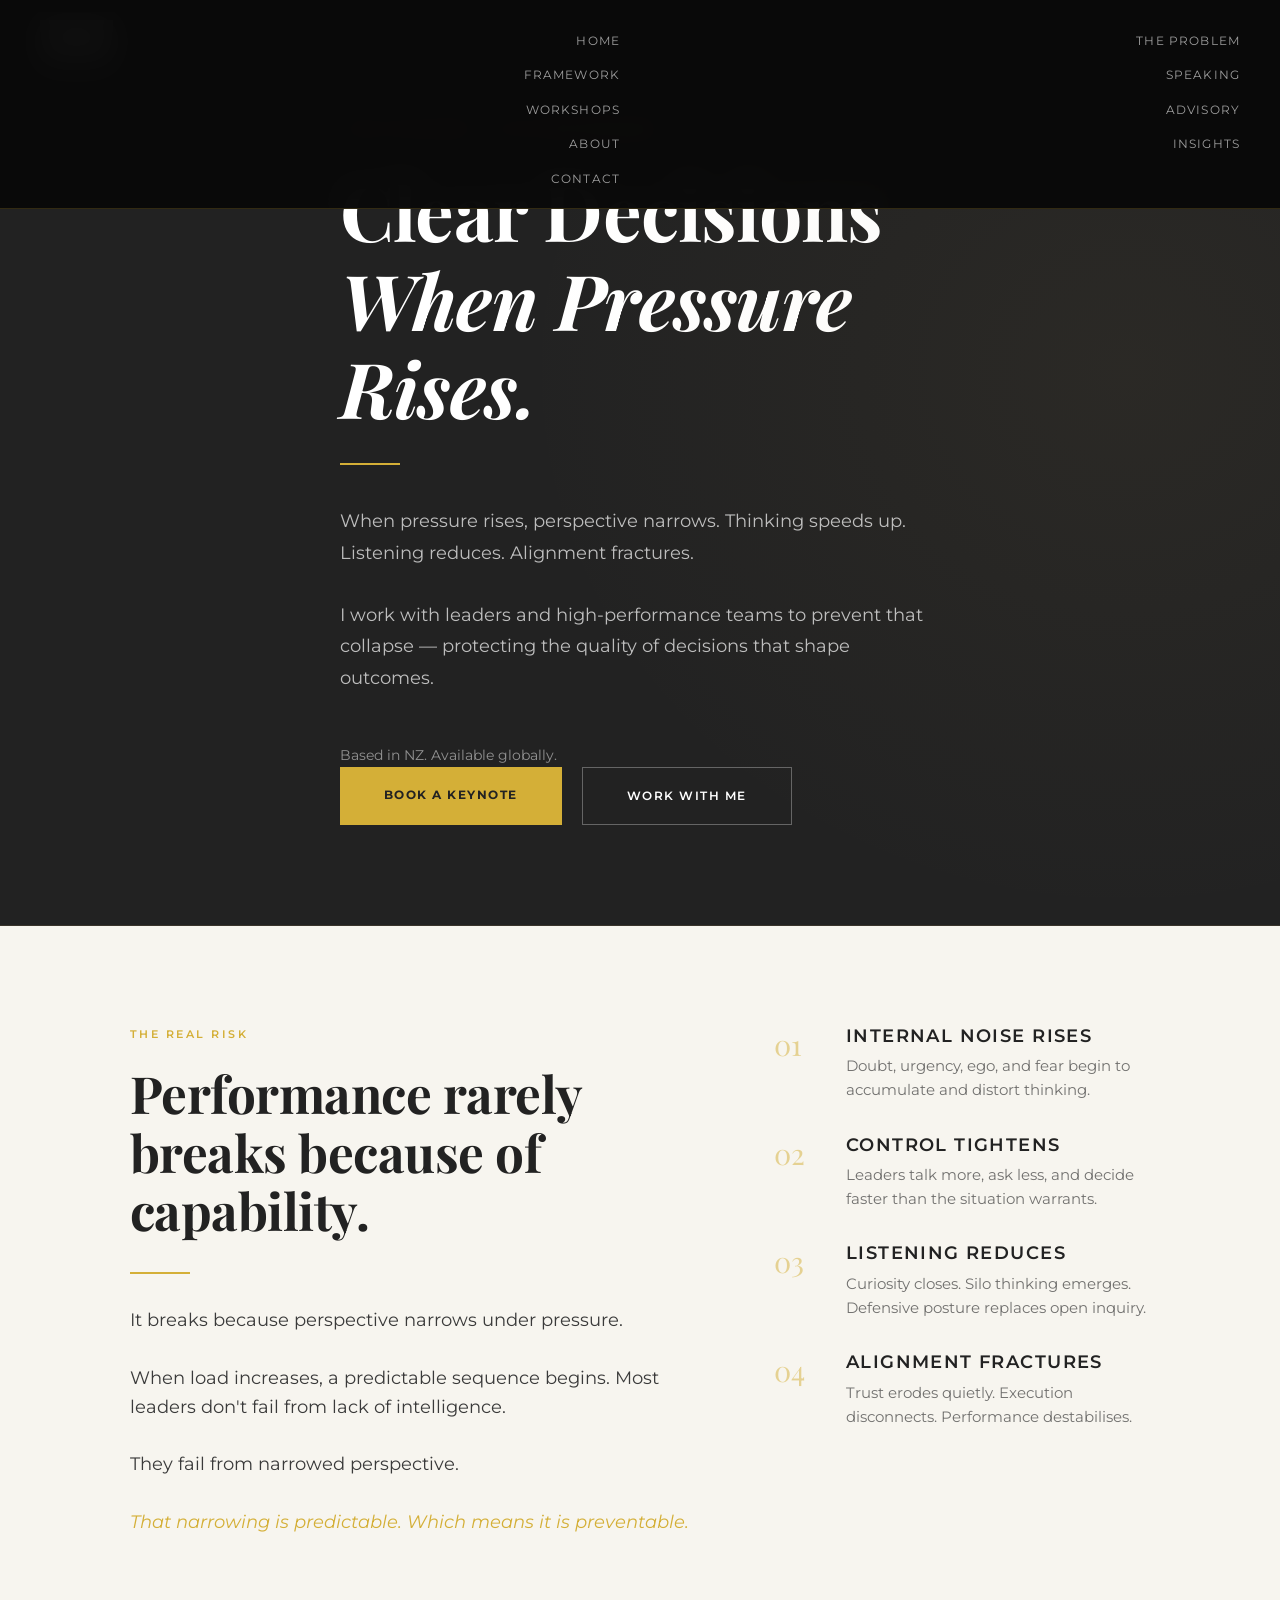
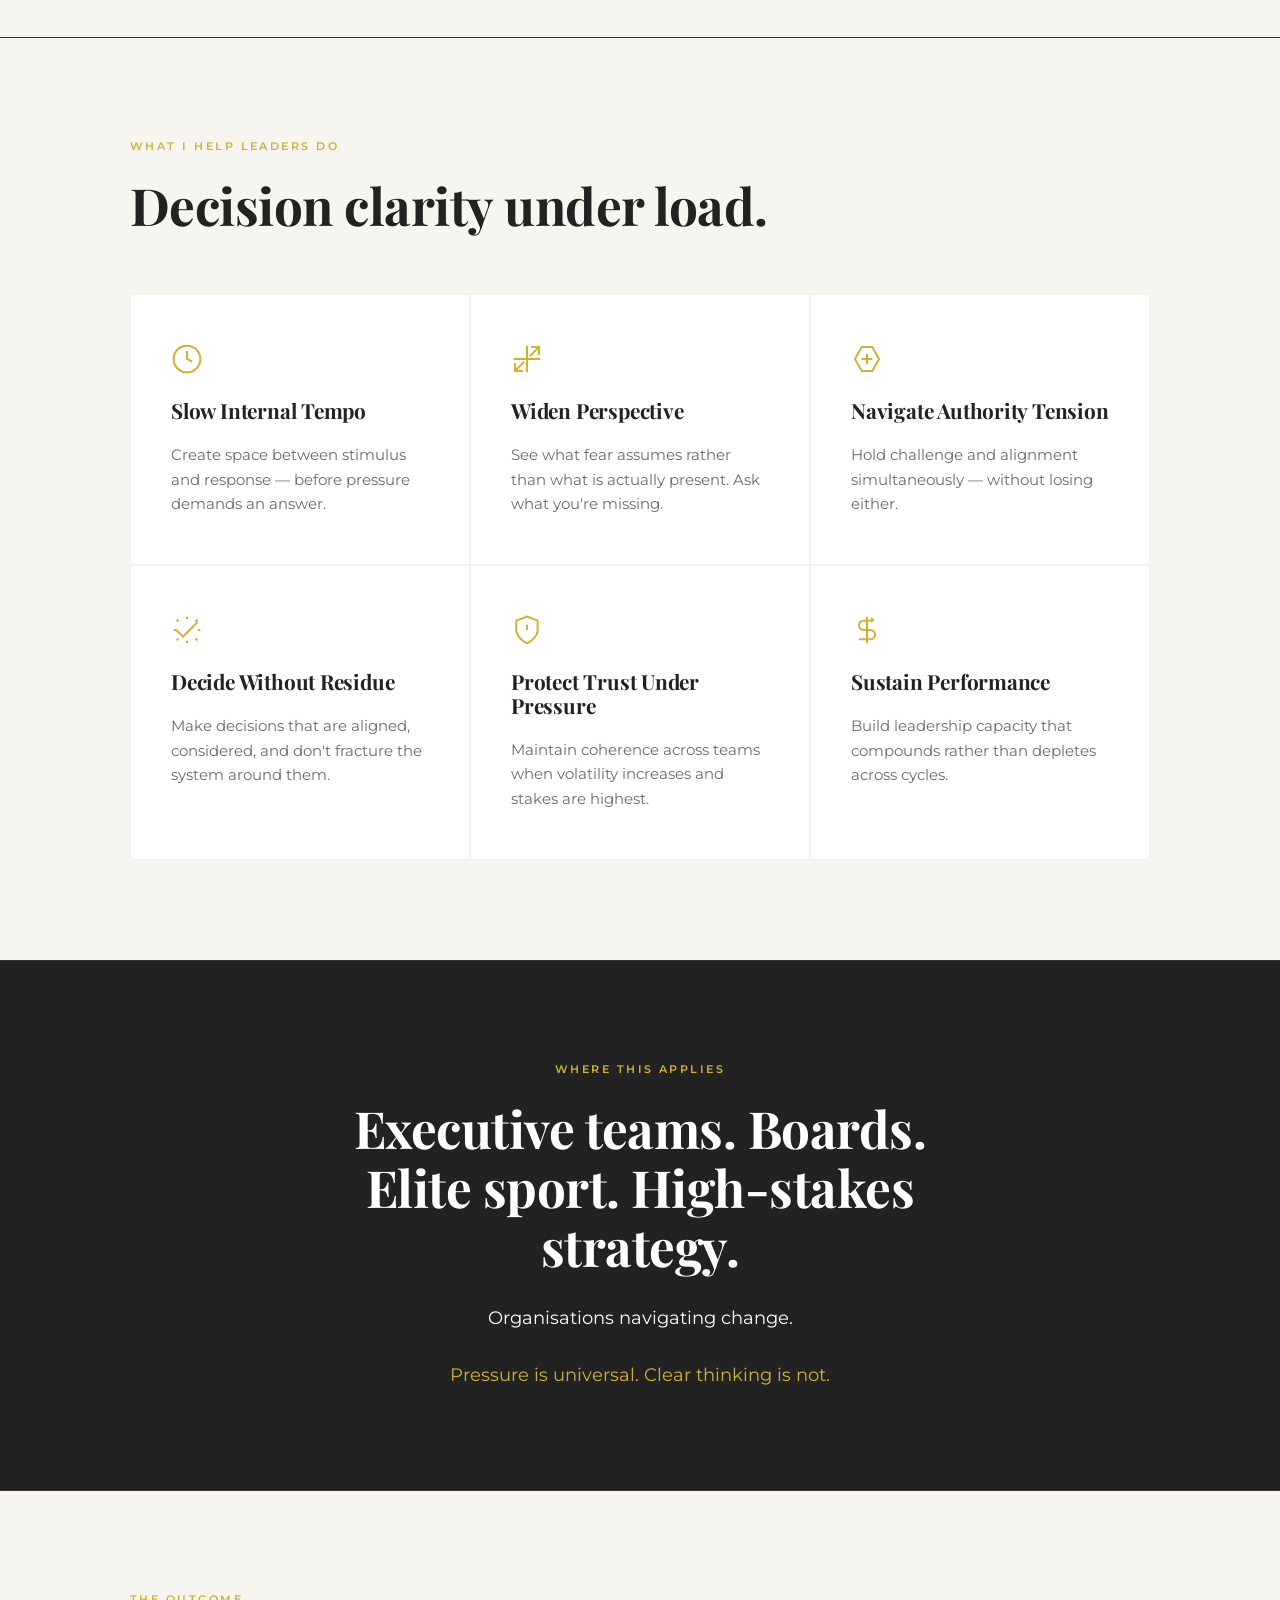
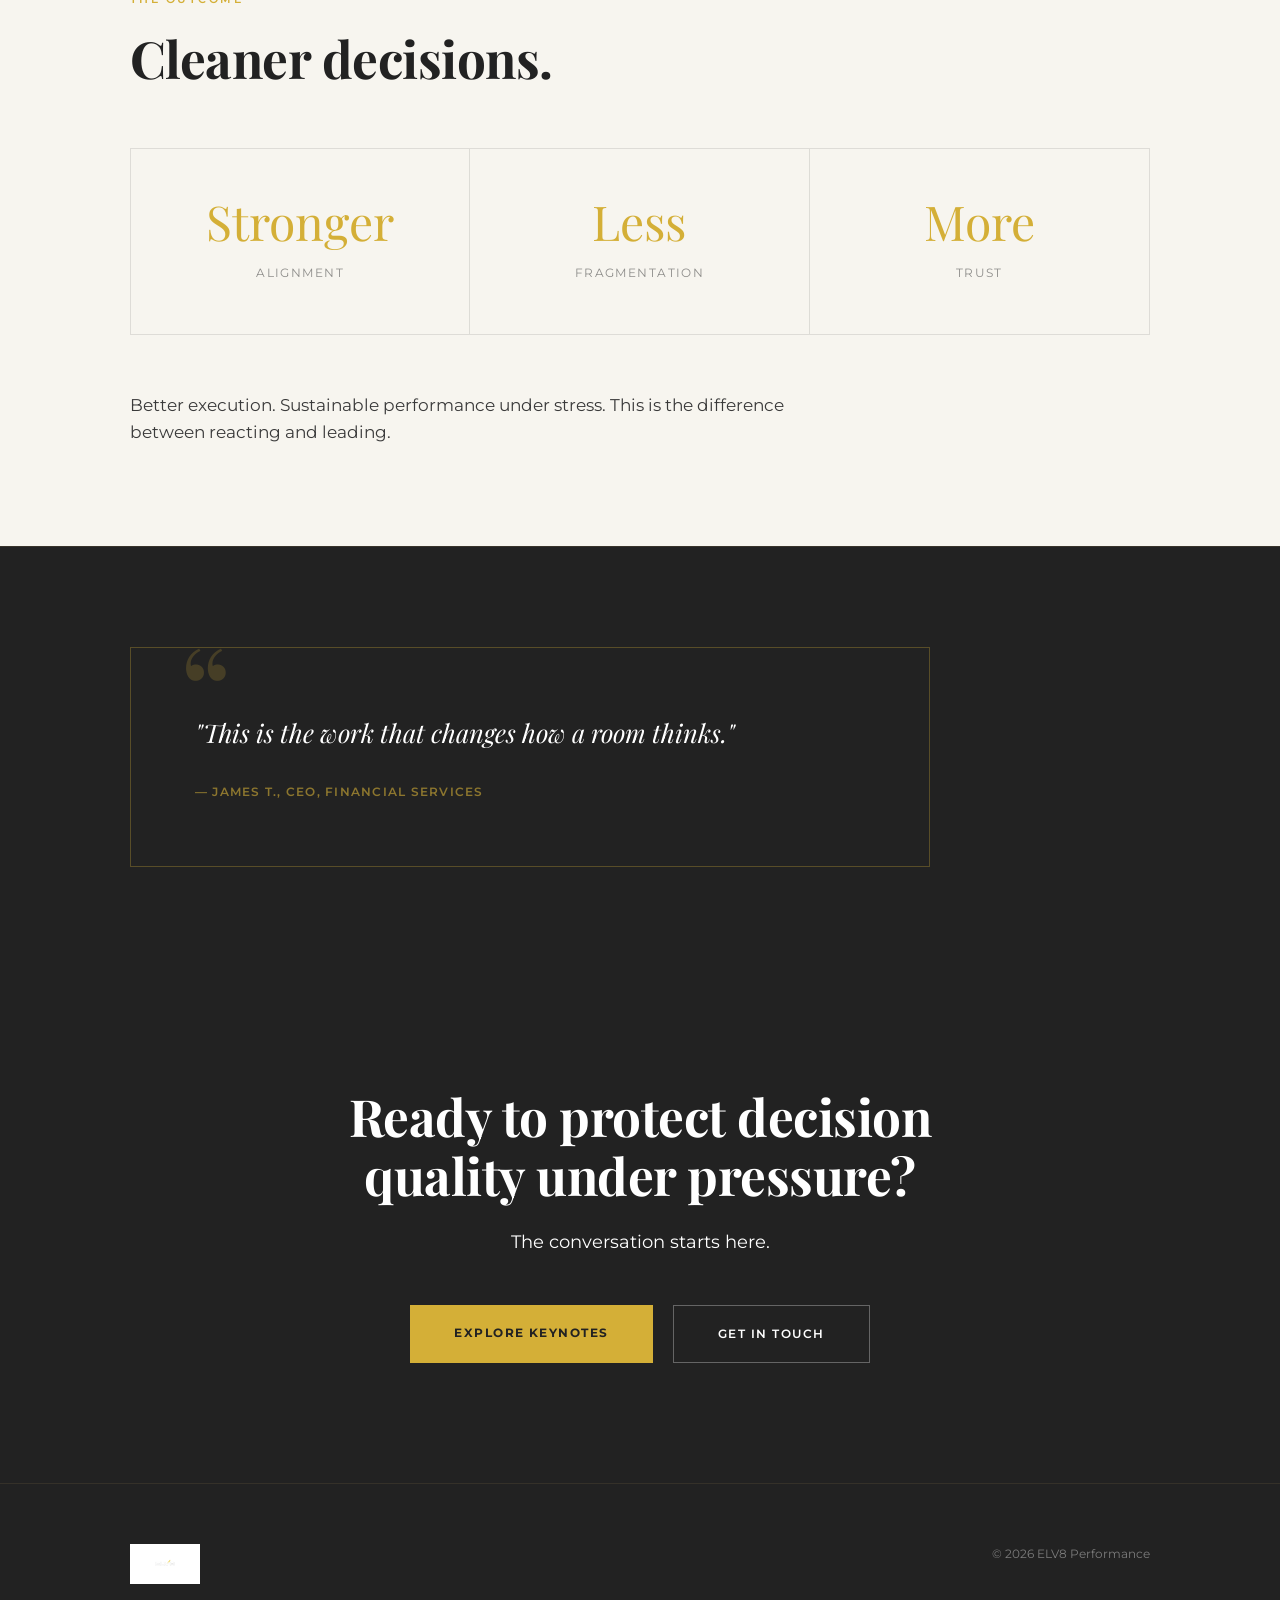
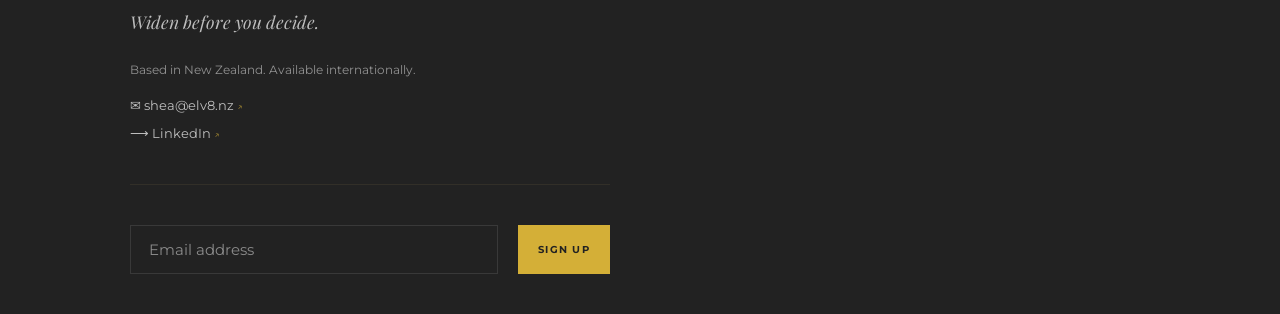
==== index.html @ 1f1e71fa "Update logo, footer links, section colours, and contact alignment - Replace ELV8_White.png with outl" ====
<!DOCTYPE html>
<html lang="en">

<head>
  <meta charset="UTF-8">
  <meta name="viewport" content="width=device-width, initial-scale=1.0">
  <title>ELV8 Performance | Shea McAleese</title>
  <meta name="description"
    content="High-performance leadership advisory, keynotes, and workshops for leaders under pressure. Shea McAleese, 4x Olympian.">
  <link rel="stylesheet" href="style.css">
</head>

<body>

  <!-- NAV -->
  <nav>
    <a href="index.html" class="logo">
      <img src="assets/ELV8_New_Logo.png" alt="ELV8" style="background: white; padding: 6px 14px; height: 42px;">
    </a>
    <ul class="nav-links">
      <li><a href="index.html">Home</a></li>
      <li><a href="problem.html">The Problem</a></li>
      <li><a href="framework.html">Framework</a></li>
      <li><a href="speaking.html">Speaking</a></li>
      <li><a href="workshops.html">Workshops</a></li>
      <li><a href="advisory.html">Advisory</a></li>
      <li><a href="about.html">About</a></li>
      <li><a href="insights.html">Insights</a></li>
    </ul>
    <a href="contact.html" class="nav-cta btn-secondary" style="padding: 10px 20px; font-size: 0.65rem;">Contact</a>
    <div class="hamburger"><span></span><span></span><span></span></div>
  </nav>

  <!-- HERO -->
  <section class="hero">
    <div class="container">
      <p class="hero-eyebrow">Shea McAleese · ELV8 Performance</p>
      <h1>Clear Decisions<br><em>When Pressure<br>Rises.</em></h1>
      <div class="gold-line"></div>
      <p class="hero-sub">When pressure rises, perspective narrows. Thinking speeds up. Listening reduces. Alignment
        fractures.<br><br>I work with leaders and high-performance teams to prevent that collapse — protecting the
        quality of decisions that shape outcomes.
      <p style="font-size: 0.85rem; opacity: 0.5; margin-top: 20px;">Based in NZ. Available globally.</p>
      </p>
      <div class="cta-group">
        <a href="speaking.html" class="btn-primary">Book a Keynote</a>
        <a href="contact.html" class="btn-secondary">Work With Me</a>
      </div>
    </div>
  </section>

  <div class="divider"></div>

  <!-- THE REAL RISK -->
  <section style="background-color: var(--ivory); color: var(--charcoal);">
    <div class="container">
      <div class="two-col-3-2">
        <div>
          <span class="section-label fade-up">The Real Risk</span>
          <h2 class="fade-up" style="color: var(--black);">Performance rarely breaks because of capability.</h2>
          <div class="gold-line fade-up" style="margin: 32px 0;"></div>
          <p class="fade-up" style="color: var(--charcoal);">It breaks because perspective narrows under pressure.</p>
          <br>
          <p class="fade-up" style="color: var(--charcoal);">When load increases, a predictable sequence begins. Most leaders don't fail from lack of
            intelligence.<br><br>They fail from narrowed perspective.</p>
          <br>
          <p class="fade-up" style="color: var(--gold); opacity: 1; font-style: italic;">That narrowing is predictable.
            Which means it is preventable.</p>
        </div>
        <div class="fade-up">
          <ul class="numbered-list">
            <li>
              <span class="num">01</span>
              <div class="num-content">
                <h4 style="color: var(--black);">Internal noise rises</h4>
                <p style="color: var(--charcoal);">Doubt, urgency, ego, and fear begin to accumulate and distort thinking.</p>
              </div>
            </li>
            <li>
              <span class="num">02</span>
              <div class="num-content">
                <h4 style="color: var(--black);">Control tightens</h4>
                <p style="color: var(--charcoal);">Leaders talk more, ask less, and decide faster than the situation warrants.</p>
              </div>
            </li>
            <li>
              <span class="num">03</span>
              <div class="num-content">
                <h4 style="color: var(--black);">Listening reduces</h4>
                <p style="color: var(--charcoal);">Curiosity closes. Silo thinking emerges. Defensive posture replaces open inquiry.</p>
              </div>
            </li>
            <li>
              <span class="num">04</span>
              <div class="num-content">
                <h4 style="color: var(--black);">Alignment fractures</h4>
                <p style="color: var(--charcoal);">Trust erodes quietly. Execution disconnects. Performance destabilises.</p>
              </div>
            </li>
          </ul>
        </div>
      </div>
    </div>
  </section>

  <div class="divider"></div>

  <!-- WHAT I HELP LEADERS DO -->
  <section style="background-color: var(--ivory); color: var(--charcoal);">
    <div class="container">
      <span class="section-label fade-up">What I Help Leaders Do</span>
      <h2 class="fade-up" style="margin-bottom: 60px; color: var(--black);">Decision clarity under load.</h2>
      <div class="card-grid">
        <div class="card fade-up" style="background: white; border-color: rgba(0,0,0,0.05);">
          <div class="card-icon"><svg viewBox="0 0 24 24" fill="none" stroke="currentColor" stroke-width="1.5">
              <circle cx="12" cy="12" r="10" />
              <path d="M12 6v6l4 2" />
            </svg></div>
          <h3 style="color: var(--black);">Slow Internal Tempo</h3>
          <p style="color: var(--charcoal);">Create space between stimulus and response — before pressure demands an
            answer.</p>
        </div>
        <div class="card fade-up" style="background: white; border-color: rgba(0,0,0,0.05);">
          <div class="card-icon"><svg viewBox="0 0 24 24" fill="none" stroke="currentColor" stroke-width="1.5">
              <path d="M15 3h6v6M9 21H3v-6M21 3l-7 7M3 21l7-7M2 12h20M12 2v20" />
            </svg></div>
          <h3 style="color: var(--black);">Widen Perspective</h3>
          <p style="color: var(--charcoal);">See what fear assumes rather than what is actually present. Ask what you're
            missing.</p>
        </div>
        <div class="card fade-up" style="background: white; border-color: rgba(0,0,0,0.05);">
          <div class="card-icon"><svg viewBox="0 0 24 24" fill="none" stroke="currentColor" stroke-width="1.5">
              <path d="M16 3H8l-5 9 5 9h8l5-9-5-9zM12 8v8M8 12h8" />
            </svg></div>
          <h3 style="color: var(--black);">Navigate Authority Tension</h3>
          <p style="color: var(--charcoal);">Hold challenge and alignment simultaneously — without losing either.</p>
        </div>
        <div class="card fade-up" style="background: white; border-color: rgba(0,0,0,0.05);">
          <div class="card-icon"><svg viewBox="0 0 24 24" fill="none" stroke="currentColor" stroke-width="1.5">
              <path
                d="M20 6L9 17l-5-5M12 2v2M12 20v2M4.22 4.22l1.42 1.42M18.36 18.36l1.42 1.42M2 12h2M20 12h2M4.22 19.78l1.42-1.42M18.36 5.64l1.42-1.42" />
            </svg></div>
          <h3 style="color: var(--black);">Decide Without Residue</h3>
          <p style="color: var(--charcoal);">Make decisions that are aligned, considered, and don't fracture the system
            around them.</p>
        </div>
        <div class="card fade-up" style="background: white; border-color: rgba(0,0,0,0.05);">
          <div class="card-icon"><svg viewBox="0 0 24 24" fill="none" stroke="currentColor" stroke-width="1.5">
              <path d="M12 22s8-4 8-10V5l-8-3-8 3v7c0 6 8 10 8 10zM12 8v4M12 16h.01" />
            </svg></div>
          <h3 style="color: var(--black);">Protect Trust Under Pressure</h3>
          <p style="color: var(--charcoal);">Maintain coherence across teams when volatility increases and stakes are
            highest.</p>
        </div>
        <div class="card fade-up" style="background: white; border-color: rgba(0,0,0,0.05);">
          <div class="card-icon"><svg viewBox="0 0 24 24" fill="none" stroke="currentColor" stroke-width="1.5">
              <path d="M12 2v20M17 5H9.5a3.5 3.5 0 000 7h5a3.5 3.5 0 010 7H6M17 5l-2-2" />
            </svg></div>
          <h3 style="color: var(--black);">Sustain Performance</h3>
          <p style="color: var(--charcoal);">Build leadership capacity that compounds rather than depletes across
            cycles.</p>
        </div>
      </div>
    </div>
  </section>

  <div class="divider"></div>

  <!-- WHERE THIS APPLIES -->
  <section>
    <div class="container" style="text-align: center; max-width: 720px; margin: 0 auto;">
      <span class="section-label fade-up">Where This Applies</span>
      <h2 class="fade-up" style="margin-bottom: 28px;">Executive teams. Boards.<br>Elite sport. High-stakes strategy.
      </h2>
      <p class="fade-up" style="margin: 0 auto; text-align: center;">Organisations navigating change.</p>
      <br>
      <p class="fade-up" style="margin: 0 auto; text-align: center; color: var(--gold); opacity: 1;">Pressure is
        universal. Clear thinking is not.</p>
    </div>
  </section>

  <div class="divider"></div>

  <!-- THE OUTCOME -->
  <section style="background-color: var(--ivory); color: var(--charcoal);">
    <div class="container">
      <span class="section-label fade-up">The Outcome</span>
      <h2 class="fade-up" style="margin-bottom: 60px; color: var(--black);">Cleaner decisions.</h2>
      <div class="stat-strip fade-up" style="border-color: rgba(0,0,0,0.1);">
        <div class="stat-item" style="border-color: rgba(0,0,0,0.1);">
          <span class="stat-num">Stronger</span>
          <span class="stat-label" style="color: var(--charcoal);">Alignment</span>
        </div>
        <div class="stat-item" style="border-color: rgba(0,0,0,0.1);">
          <span class="stat-num">Less</span>
          <span class="stat-label" style="color: var(--charcoal);">Fragmentation</span>
        </div>
        <div class="stat-item" style="border-color: rgba(0,0,0,0.1);">
          <span class="stat-num">More</span>
          <span class="stat-label" style="color: var(--charcoal);">Trust</span>
        </div>
      </div>
      <br><br>
      <p class="fade-up" style="font-size: 1.05rem; color: var(--charcoal);">Better execution. Sustainable performance
        under stress. This is the difference between reacting and leading.</p>
    </div>
  </section>

  <div class="divider"></div>

  <!-- TESTIMONIAL -->
  <section>
    <div class="container">
      <div class="testimonial-block fade-up" style="max-width: 800px; border-color: rgba(212, 175, 55, 0.3);">
        <p
          style="font-family:'Playfair Display',serif; font-style:italic; font-size: clamp(1.2rem,2.2vw,1.6rem); opacity:1; line-height:1.6; max-width: none;">
          "This is the work that changes how a room thinks."</p>
        <br>
        <p
          style="font-size: 0.78rem; letter-spacing: 0.1em; text-transform: uppercase; opacity: 0.6; color: var(--gold); font-weight: 600;">
          — James T., CEO, Financial Services</p>
      </div>
    </div>
  </section>

  <!-- FINAL CTA -->
  <section style="padding: 120px 0; background-color: var(--black);">
    <div class="container" style="text-align: center; max-width: 680px; margin: 0 auto;">
      <h2 class="fade-up" style="margin-bottom: 24px;">Ready to protect decision quality under pressure?</h2>
      <p class="fade-up" style="margin: 0 auto 48px; text-align: center;">The conversation starts here.</p>
      <div class="cta-group fade-up" style="justify-content: center;">
        <a href="speaking.html" class="btn-primary">Explore Keynotes</a>
        <a href="contact.html" class="btn-secondary">Get in Touch</a>
      </div>
    </div>
  </section>

  <!-- FOOTER -->
  <footer>
    <div class="container">
      <div class="footer-inner">
        <div class="footer-left">
          <img src="assets/ELV8_New_Logo.png" alt="ELV8"
            style="height: 40px; background: white; padding: 6px 14px; margin-bottom: 24px; display: block;">
          <p class="footer-tagline">Widen before you decide.</p>
          <p style="font-size: 0.75rem; opacity: 0.5; margin-bottom: 16px;">Based in New Zealand. Available
            internationally.</p>
          <a href="mailto:shea@elv8.nz"
            style="font-size: 0.8rem; opacity: 0.7; display: block; margin-bottom: 8px; cursor: pointer;" title="Click to email Shea">✉ shea@elv8.nz <span style="font-size: 0.65rem; color: var(--gold);">↗</span></a>
          <a href="https://linkedin.com/in/sheamcaleese" target="_blank"
            style="font-size: 0.8rem; opacity: 0.7; display: block; cursor: pointer;" title="Click to visit LinkedIn profile">⟶ LinkedIn <span style="font-size: 0.65rem; color: var(--gold);">↗</span></a>

          <div class="newsletter-optin">
            <input type="email" placeholder="Email address">
            <button class="btn-primary" style="padding: 10px 20px; font-size: 0.65rem;">Sign Up</button>
          </div>
        </div>
        <div class="footer-right" style="text-align: right;">
          <span class="footer-copy">© 2026 ELV8 Performance</span>
          <nav class="footer-links" style="margin-top: 12px; justify-content: flex-end;">
            <a href="index.html">Home</a>
            <a href="problem.html">The Problem</a>
            <a href="framework.html">Framework</a>
            <a href="speaking.html">Speaking</a>
            <a href="workshops.html">Workshops</a>
            <a href="advisory.html">Advisory</a>
            <a href="about.html">About</a>
            <a href="insights.html">Insights</a>
            <a href="contact.html">Contact</a>
          </nav>
        </div>
      </div>
    </div>
  </footer>

  <script src="main.js"></script>
</body>

</html>
---- style.css ----
/* ============================================
   ELV8 — Shea McAleese
   Brand: Obsidian Black / Bone White / Muted Gold
   Fonts: Playfair Display / Montserrat
   ============================================ */

@import url('https://fonts.googleapis.com/css2?family=Playfair+Display:ital,wght@0,400;0,600;0,700;1,400;1,600&family=Montserrat:wght@300;400;500;600&display=swap');

:root {
  --black: #222222;
  /* ELV8 Near-Black */
  --gold: #D4AF37;
  /* ELV8 Gold */
  --ivory: #F7F5EF;
  /* ELV8 Soft Ivory */
  --charcoal: #3A3A3A;
  /* ELV8 Charcoal */
  --grey: #8A8A8A;
  /* ELV8 Mid Grey */
  --white: #FFFFFF;
}

*,
*::before,
*::after {
  box-sizing: border-box;
  margin: 0;
  padding: 0;
}

html {
  scroll-behavior: smooth;
}

body {
  background: var(--black);
  color: var(--white);
  font-family: 'Montserrat', sans-serif;
  font-weight: 400;
  font-size: 18px;
  line-height: 1.6;
  -webkit-font-smoothing: antialiased;
}

/* ---- TYPOGRAPHY ---- */
h1,
h2,
h3,
h4 {
  font-family: 'Playfair Display', serif;
  font-weight: 700;
  line-height: 1.15;
  letter-spacing: -0.01em;
}

h1 {
  font-size: clamp(2.8rem, 6vw, 5rem);
}

h2 {
  font-size: clamp(2rem, 4vw, 3.2rem);
}

h3 {
  font-size: clamp(1.3rem, 2.5vw, 1.8rem);
}

h4 {
  font-size: 1.1rem;
  font-family: 'Montserrat', sans-serif;
  font-weight: 600;
  letter-spacing: 0.08em;
  text-transform: uppercase;
}

p {
  color: var(--bone);
  opacity: 0.85;
  max-width: 64ch;
}

a {
  color: inherit;
  text-decoration: none;
}

/* ---- LAYOUT ---- */
.container {
  max-width: 1100px;
  margin: 0 auto;
  padding: 0 40px;
}

section {
  padding: 100px 0;
}

/* ---- NAV ---- */
nav {
  position: fixed;
  top: 0;
  left: 0;
  right: 0;
  z-index: 1000;
  padding: 20px 40px;
  display: flex;
  align-items: center;
  background: rgba(10, 10, 10, 0.98);
  backdrop-filter: blur(15px);
  border-bottom: 1px solid rgba(212, 175, 55, 0.2);
}

nav .logo {
  display: flex;
  align-items: center;
  margin-right: auto;
}

nav .logo img {
  height: 42px;
  width: auto;
  display: block;
}

nav .nav-links {
  display: flex;
  gap: 24px;
  list-style: none;
  margin: 0 32px;
  padding: 0;
}

nav .nav-links a {
  font-size: 0.7rem;
  font-weight: 500;
  letter-spacing: 0.1em;
  text-transform: uppercase;
  color: var(--white);
  opacity: 0.7;
  transition: all 0.2s ease;
  white-space: nowrap;
}

nav .nav-links a:hover {
  opacity: 1;
  color: var(--gold);
}

nav .nav-cta {
  font-size: 0.72rem;
  font-weight: 600;
  letter-spacing: 0.1em;
  text-transform: uppercase;
  color: var(--gold);
  border: 1px solid rgba(184, 155, 94, 0.5);
  padding: 10px 20px;
  transition: all 0.2s ease;
}

nav .nav-cta:hover {
  background: var(--gold);
  color: var(--black);
}

.hamburger {
  display: none;
  flex-direction: column;
  gap: 5px;
  cursor: pointer;
}

.hamburger span {
  display: block;
  width: 24px;
  height: 2px;
  background: var(--bone);
}

/* ---- HERO ---- */
.hero {
  min-height: 100vh;
  display: flex;
  align-items: center;
  padding-top: 120px;
  position: relative;
  overflow: hidden;
}

.hero::before {
  content: '';
  position: absolute;
  top: 0;
  right: 0;
  width: 60%;
  height: 100%;
  background: radial-gradient(ellipse at 80% 40%, rgba(184, 155, 94, 0.06) 0%, transparent 70%);
  pointer-events: none;
}

.hero-eyebrow {
  font-size: 0.72rem;
  font-weight: 600;
  letter-spacing: 0.2em;
  text-transform: uppercase;
  color: var(--gold);
  margin-bottom: 28px;
}

.hero h1 {
  margin-bottom: 32px;
  max-width: 16ch;
}

.hero-sub {
  font-size: 1.15rem;
  line-height: 1.7;
  color: var(--bone);
  opacity: 0.7;
  max-width: 50ch;
  margin-bottom: 52px;
}

.gold-line {
  width: 60px;
  height: 2px;
  background: var(--gold);
  margin-bottom: 40px;
}

/* ---- BUTTONS ---- */
.btn-primary {
  display: inline-block;
  background: var(--gold);
  color: var(--black);
  font-family: 'Montserrat', sans-serif;
  font-size: 0.78rem;
  font-weight: 700;
  letter-spacing: 0.12em;
  text-transform: uppercase;
  padding: 18px 44px;
  transition: background 0.2s, transform 0.2s;
  border: none;
  cursor: pointer;
}

.btn-primary:hover {
  background: var(--white);
  color: var(--black);
  transform: translateY(-1px);
}

.btn-secondary {
  display: inline-block;
  color: var(--white);
  font-family: 'Montserrat', sans-serif;
  font-size: 0.78rem;
  font-weight: 600;
  letter-spacing: 0.12em;
  text-transform: uppercase;
  padding: 18px 44px;
  border: 1px solid rgba(255, 255, 255, 0.3);
  transition: border-color 0.2s, color 0.2s;
  cursor: pointer;
}

.btn-secondary:hover {
  border-color: var(--gold);
  color: var(--gold);
}

.cta-group {
  display: flex;
  gap: 20px;
  flex-wrap: wrap;
}

/* ---- SECTION LABELS ---- */
.section-label {
  font-size: 0.7rem;
  font-weight: 600;
  letter-spacing: 0.22em;
  text-transform: uppercase;
  color: var(--gold);
  margin-bottom: 20px;
  display: block;
}

/* ---- GOLD DIVIDER ---- */
.divider {
  width: 100%;
  height: 1px;
  background: rgba(184, 155, 94, 0.15);
  margin: 0;
}

/* ---- NUMBERED LIST ---- */
.numbered-list {
  list-style: none;
  display: flex;
  flex-direction: column;
  gap: 32px;
}

.numbered-list li {
  display: grid;
  grid-template-columns: 48px 1fr;
  gap: 24px;
  align-items: start;
}

.numbered-list .num {
  font-family: 'Playfair Display', serif;
  font-size: 1.8rem;
  color: var(--gold);
  opacity: 0.5;
  line-height: 1;
  padding-top: 4px;
}

.numbered-list .num-content h4 {
  margin-bottom: 8px;
  color: var(--bone);
}

.numbered-list .num-content p {
  font-size: 0.95rem;
  opacity: 0.7;
  max-width: 55ch;
}

/* ---- QUOTE BLOCK ---- */
blockquote {
  border-left: 2px solid var(--gold);
  padding: 4px 0 4px 28px;
  margin: 48px 0;
}

blockquote p {
  font-family: 'Playfair Display', serif;
  font-style: italic;
  font-size: clamp(1.1rem, 2vw, 1.4rem);
  opacity: 1;
  line-height: 1.6;
  max-width: 55ch;
}

/* ---- TWO-COL ---- */
.two-col {
  display: grid;
  grid-template-columns: 1fr 1fr;
  gap: 80px;
  align-items: start;
}

.two-col-3-2 {
  display: grid;
  grid-template-columns: 3fr 2fr;
  gap: 80px;
  align-items: start;
}

/* ---- CARDS ---- */
.card-grid {
  display: grid;
  grid-template-columns: repeat(auto-fill, minmax(320px, 1fr));
  gap: 0;
}

.card {
  background: var(--black);
  border: 1px solid rgba(212, 175, 55, 0.1);
  padding: 48px 40px;
  transition: border-color 0.3s, background 0.3s;
}

.card:hover {
  border-color: var(--gold);
  background: rgba(212, 175, 55, 0.05);
}

.card h3 {
  margin-bottom: 20px;
  font-size: 1.3rem;
  color: var(--white);
}

.card p {
  font-size: 0.95rem;
  opacity: 0.75;
  line-height: 1.6;
}

.card-icon {
  width: 32px;
  height: 32px;
  margin-bottom: 24px;
  color: var(--gold);
}

.card-icon svg {
  width: 100%;
  height: 100%;
}

/* ---- FRAMEWORK STEPS ---- */
.steps {
  display: flex;
  flex-direction: column;
  gap: 0;
}

.step {
  display: grid;
  grid-template-columns: 80px 1fr;
  gap: 24px;
  padding: 32px 0;
  border-bottom: 1px solid rgba(184, 155, 94, 0.1);
  align-items: start;
}

.step:first-child {
  border-top: 1px solid rgba(184, 155, 94, 0.1);
}

.step-num {
  font-family: 'Playfair Display', serif;
  font-size: 2.2rem;
  color: var(--gold);
  opacity: 0.3;
  line-height: 1;
}

.step-content h4 {
  margin-bottom: 8px;
  font-size: 0.9rem;
}

.step-content p {
  font-size: 0.92rem;
  opacity: 0.65;
}

/* ---- FORMAT TABLE ---- */
.format-table {
  width: 100%;
  border-collapse: collapse;
  margin-top: 32px;
}

.format-table td {
  padding: 16px 24px;
  border-bottom: 1px solid rgba(184, 155, 94, 0.1);
  font-size: 0.92rem;
  vertical-align: top;
}

.format-table td:first-child {
  font-weight: 600;
  font-size: 0.72rem;
  letter-spacing: 0.12em;
  text-transform: uppercase;
  color: var(--gold);
  width: 140px;
  white-space: nowrap;
}

.format-table tr:last-child td {
  border-bottom: none;
}

/* ---- STAT STRIP ---- */
.stat-strip {
  display: grid;
  grid-template-columns: repeat(3, 1fr);
  border: 1px solid rgba(184, 155, 94, 0.15);
}

.stat-item {
  padding: 48px 40px;
  border-right: 1px solid rgba(184, 155, 94, 0.15);
  text-align: center;
}

.stat-item:last-child {
  border-right: none;
}

.stat-num {
  font-family: 'Playfair Display', serif;
  font-size: 3rem;
  color: var(--gold);
  display: block;
  line-height: 1;
  margin-bottom: 12px;
}

.stat-label {
  font-size: 0.75rem;
  letter-spacing: 0.12em;
  text-transform: uppercase;
  opacity: 0.55;
}

/* ---- TESTIMONIAL ---- */
.testimonial-block {
  padding: 64px;
  border: 1px solid rgba(184, 155, 94, 0.15);
  position: relative;
}

.testimonial-block::before {
  content: '\201C';
  position: absolute;
  top: -24px;
  left: 48px;
  font-family: 'Playfair Display', serif;
  font-size: 8rem;
  color: var(--gold);
  opacity: 0.2;
  line-height: 1;
}

/* ---- CONTACT FORM ---- */
.form-group {
  margin-bottom: 28px;
}

label {
  display: block;
  font-size: 0.72rem;
  font-weight: 600;
  letter-spacing: 0.12em;
  text-transform: uppercase;
  color: var(--gold);
  margin-bottom: 10px;
}

input,
textarea,
select {
  width: 100%;
  background: rgba(245, 245, 243, 0.04);
  border: 1px solid rgba(184, 155, 94, 0.2);
  color: var(--bone);
  font-family: 'Montserrat', sans-serif;
  font-size: 0.95rem;
  padding: 14px 18px;
  outline: none;
  transition: border-color 0.2s;
  appearance: none;
  border-radius: 0;
}

input:focus,
textarea:focus,
select:focus {
  border-color: var(--gold);
}

textarea {
  resize: vertical;
  min-height: 120px;
}

select option {
  background: var(--black);
  color: var(--bone);
}

::placeholder {
  color: var(--grey);
}

/* ---- FOOTER ---- */
footer {
  padding: 60px 0 40px;
  border-top: 1px solid rgba(184, 155, 94, 0.12);
}

.footer-inner {
  display: grid;
  grid-template-columns: 1.5fr 1fr;
  gap: 60px;
  align-items: start;
}

.footer-copy {
  font-size: 0.78rem;
  opacity: 0.4;
  margin-bottom: 24px;
  display: block;
}

.footer-links {
  display: grid;
  grid-template-columns: 1fr 1fr;
  gap: 16px 40px;
}

.footer-links a {
  font-size: 0.72rem;
  letter-spacing: 0.1em;
  text-transform: uppercase;
  opacity: 0.6;
  transition: opacity 0.2s, color 0.2s;
  display: block;
}

.footer-links a:hover {
  opacity: 1;
  color: var(--gold);
}

.footer-tagline {
  font-family: 'Playfair Display', serif;
  font-style: italic;
  font-size: 1.1rem;
  margin-bottom: 24px;
  opacity: 0.7;
}

.newsletter-optin {
  margin-top: 40px;
  padding-top: 40px;
  border-top: 1px solid rgba(184, 155, 94, 0.1);
  display: grid;
  grid-template-columns: 1fr auto;
  gap: 20px;
  max-width: 480px;
}

.newsletter-optin input {
  background: transparent;
  border: 1px solid rgba(255, 255, 255, 0.1);
}

/* ---- PAGE HEADER (inner pages) ---- */
.page-hero {
  padding: 180px 0 100px;
  position: relative;
  overflow: hidden;
}

.page-hero::before {
  content: '';
  position: absolute;
  top: 0;
  right: 0;
  width: 50%;
  height: 100%;
  background: radial-gradient(ellipse at 80% 30%, rgba(184, 155, 94, 0.05) 0%, transparent 65%);
  pointer-events: none;
}

/* ---- INSIGHTS ---- */
.article-list {
  display: flex;
  flex-direction: column;
  gap: 0;
}

.article-item {
  display: grid;
  grid-template-columns: 1fr auto;
  gap: 40px;
  align-items: center;
  padding: 40px 0;
  border-bottom: 1px solid rgba(184, 155, 94, 0.1);
  transition: all 0.2s;
}

.article-item:first-child {
  border-top: 1px solid rgba(184, 155, 94, 0.1);
}

.article-item h3 {
  font-size: 1.25rem;
  margin-bottom: 12px;
}

.article-item p {
  font-size: 0.95rem;
  opacity: 0.85;
  /* Increased from 0.6 */
  color: var(--charcoal);
}

.article-tag {
  font-size: 0.7rem;
  /* Slightly larger */
  font-weight: 600;
  /* Bolder */
  letter-spacing: 0.14em;
  text-transform: uppercase;
  color: var(--gold);
  margin-bottom: 12px;
  display: block;
}

.article-arrow {
  color: var(--gold);
  font-size: 1.4rem;
  opacity: 0.4;
  transition: opacity 0.2s, transform 0.2s;
}

.article-item:hover .article-arrow {
  opacity: 1;
  transform: translateX(6px);
}

/* ---- FADE IN ANIMATION ---- */
.fade-up {
  opacity: 0;
  transform: translateY(28px);
  transition: opacity 0.7s ease, transform 0.7s ease;
}

.fade-up.visible {
  opacity: 1;
  transform: translateY(0);
}

/* ---- RESPONSIVE ---- */
@media (max-width: 900px) {
  nav {
    padding: 20px 24px;
  }

  .container {
    padding: 0 24px;
  }

  section {
    padding: 72px 0;
  }

  .nav-links,
  nav .nav-cta {
    display: none;
  }

  .hamburger {
    display: flex;
  }

  .two-col,
  .two-col-3-2 {
    grid-template-columns: 1fr;
    gap: 48px;
  }

  .stat-strip {
    grid-template-columns: 1fr;
  }

  .stat-item {
    border-right: none;
    border-bottom: 1px solid rgba(184, 155, 94, 0.15);
  }

  .stat-item:last-child {
    border-bottom: none;
  }

  .testimonial-block {
    padding: 40px 28px;
  }

  .card-grid {
    grid-template-columns: 1fr;
  }

  .footer-inner {
    flex-direction: column;
    align-items: flex-start;
  }
}

@media (max-width: 600px) {
  h1 {
    font-size: 2.4rem;
  }

  h2 {
    font-size: 1.9rem;
  }

  .hero {
    padding-top: 100px;
  }

  .page-hero {
    padding: 140px 0 72px;
  }

  .numbered-list li {
    grid-template-columns: 36px 1fr;
  }
}
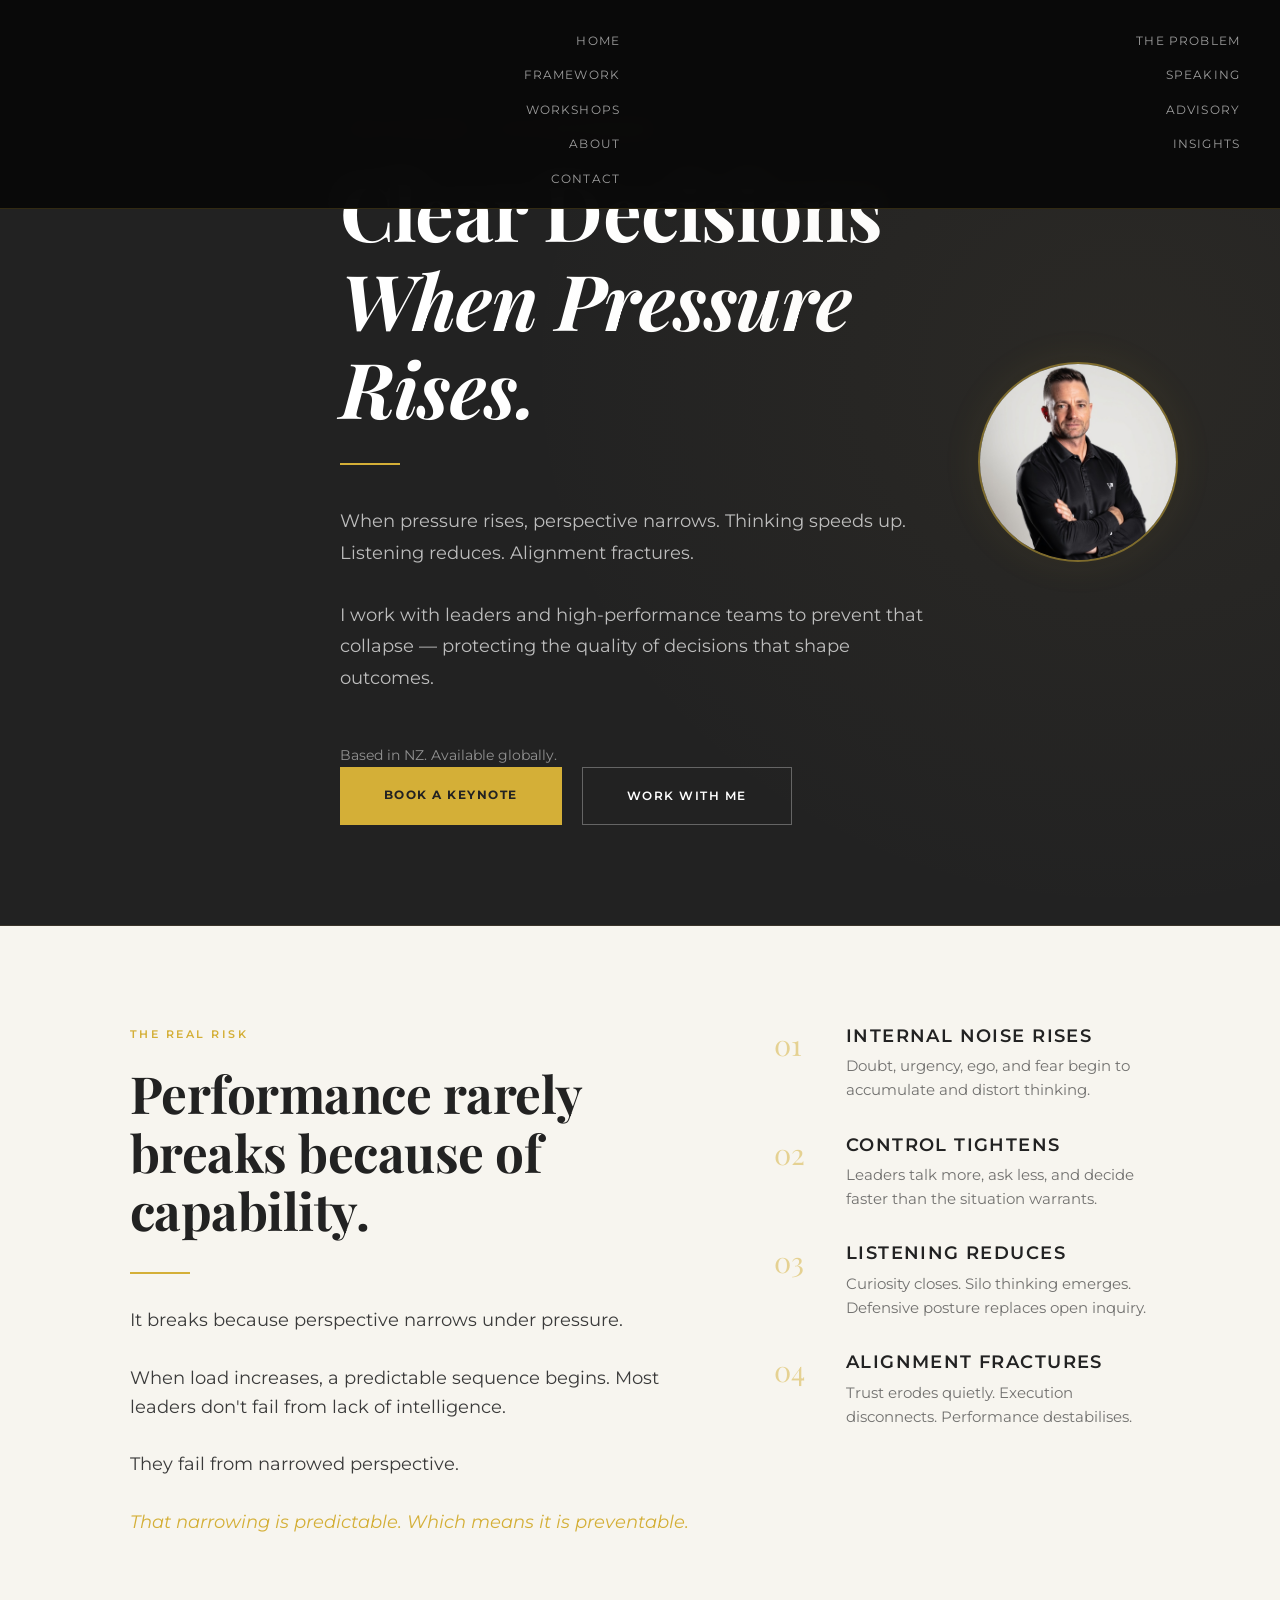
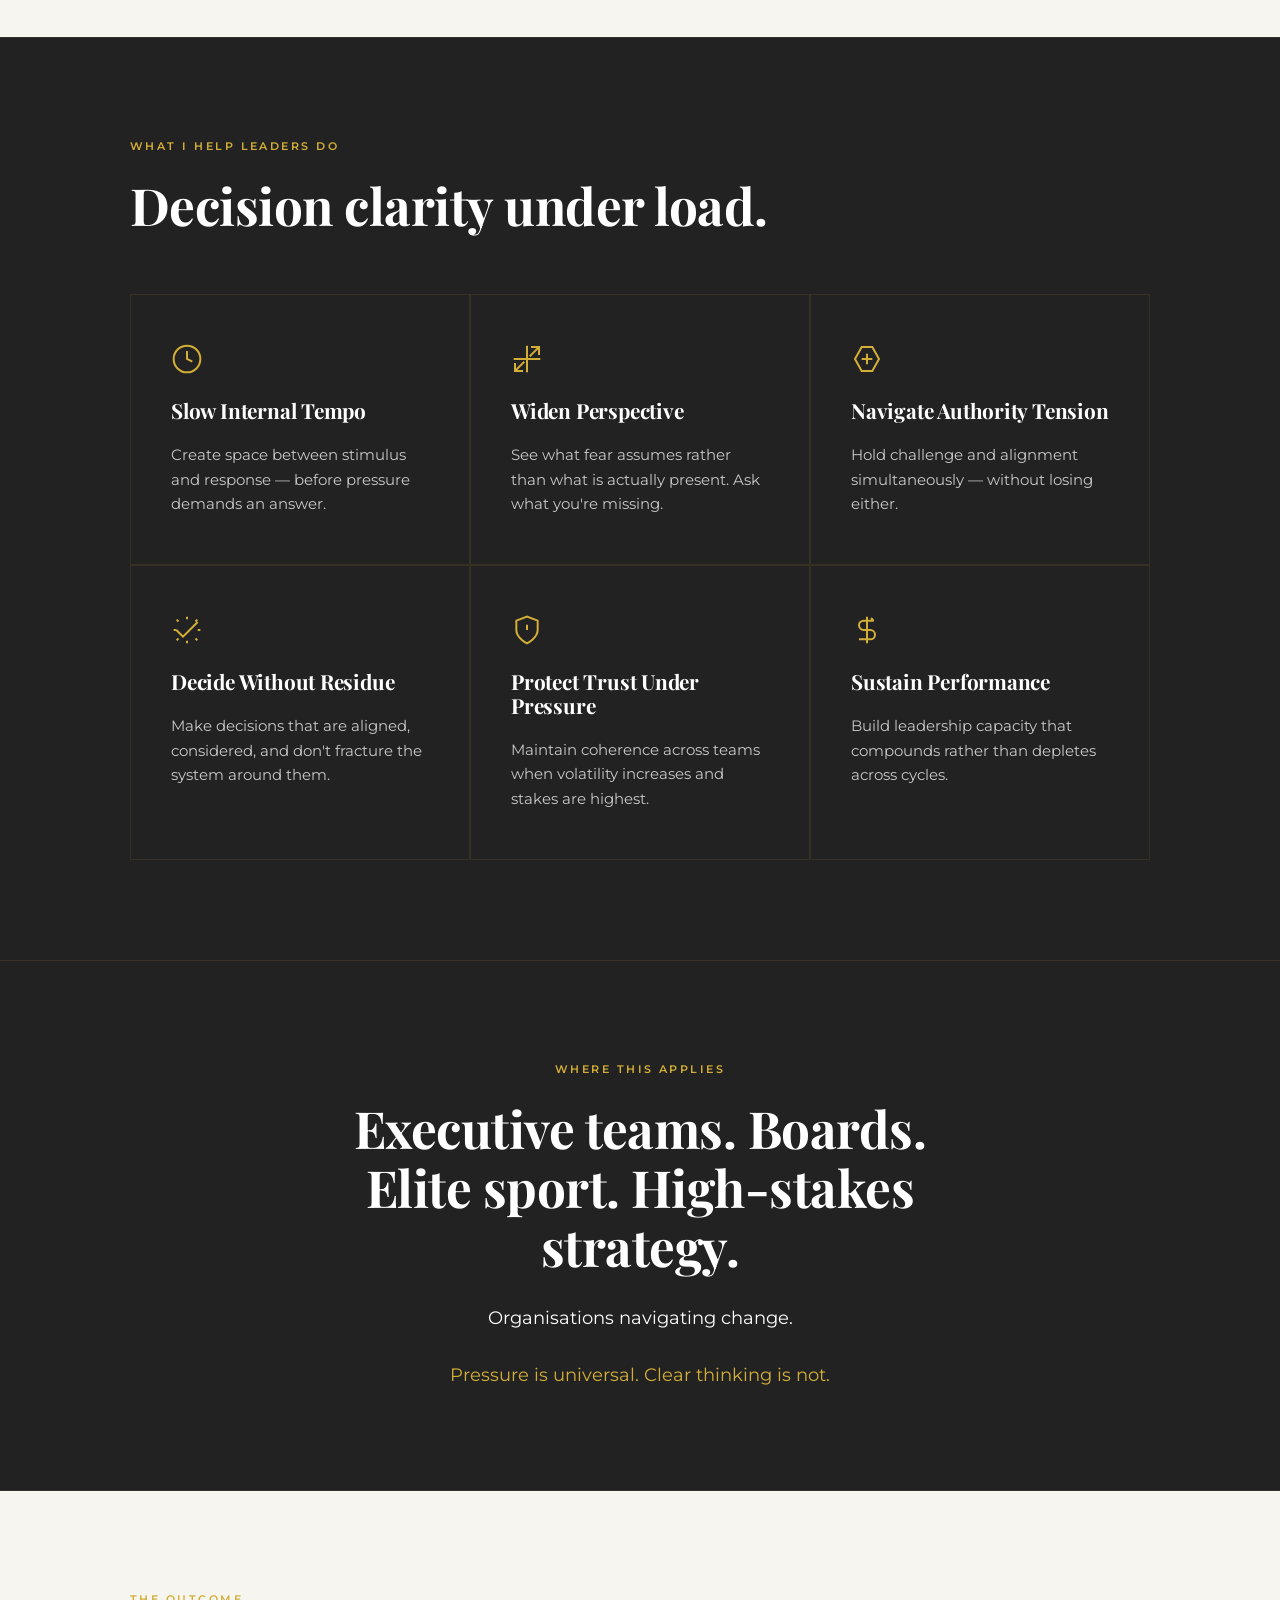
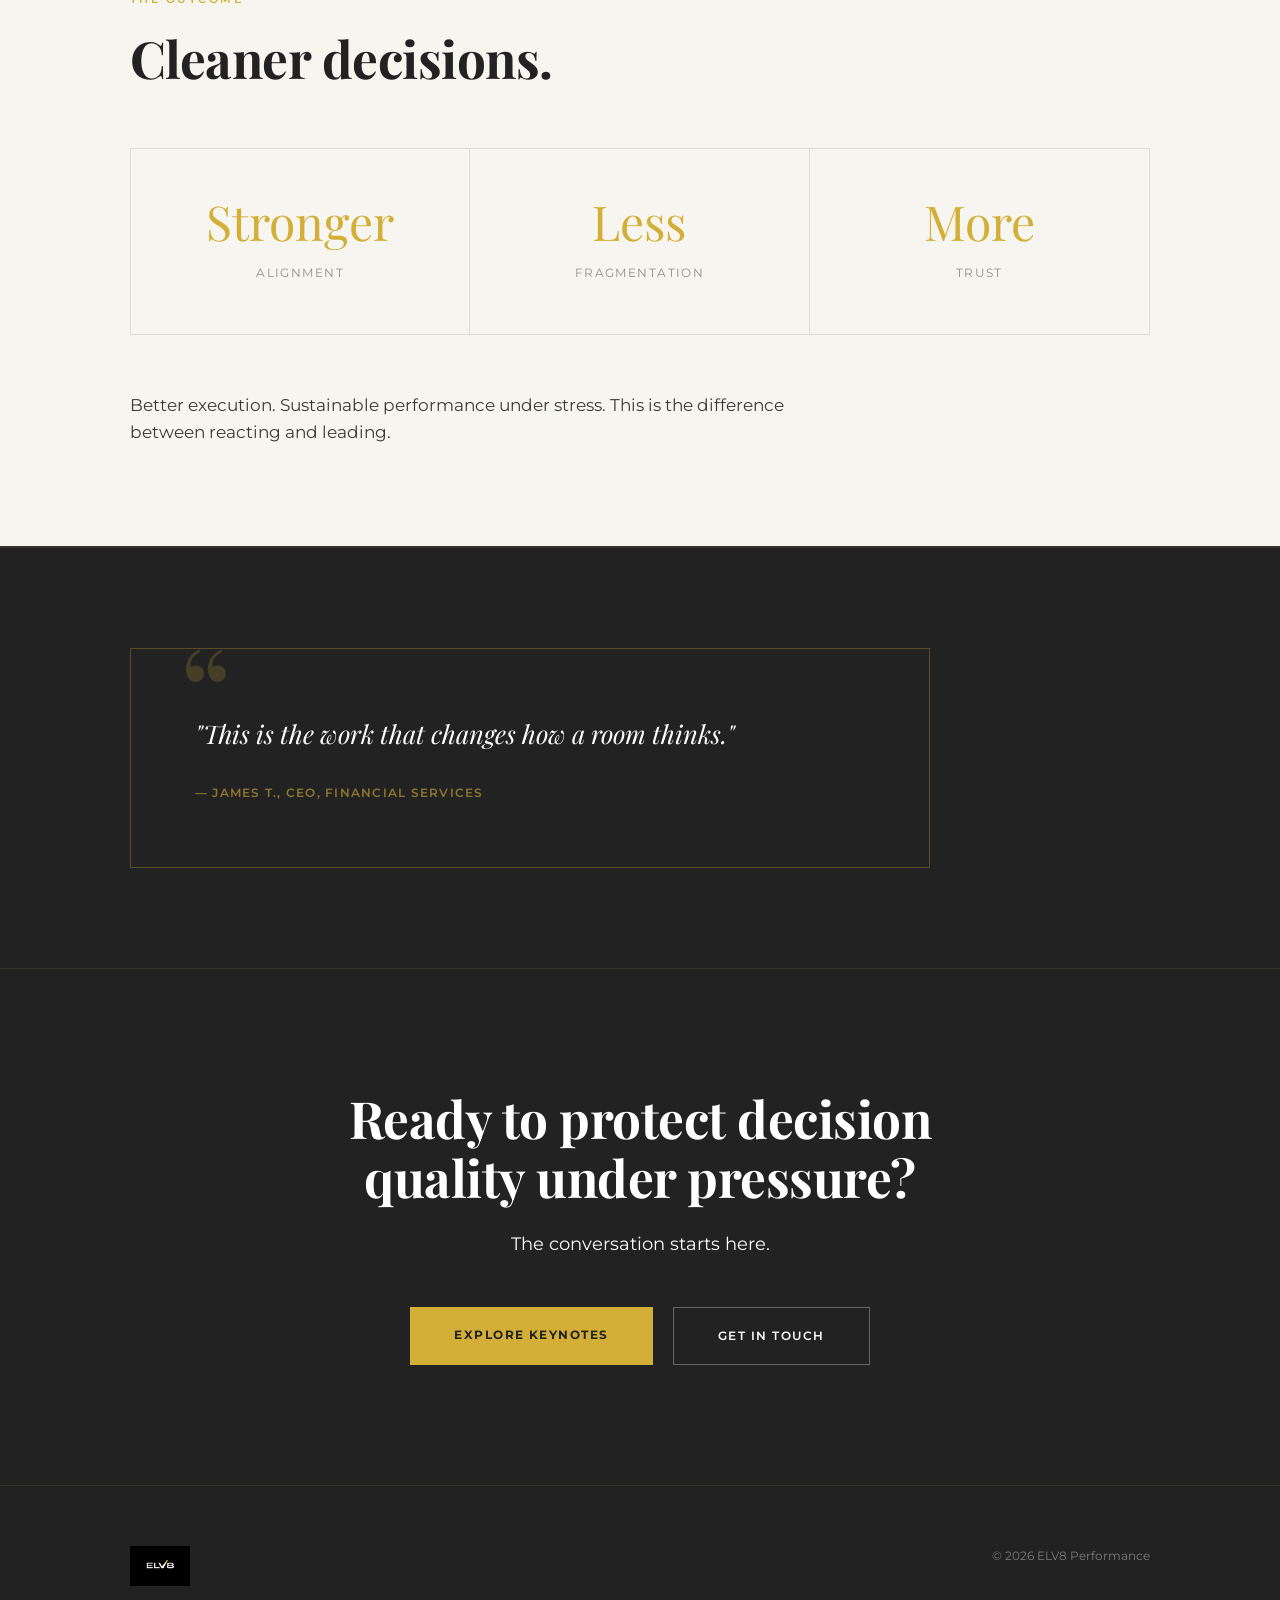
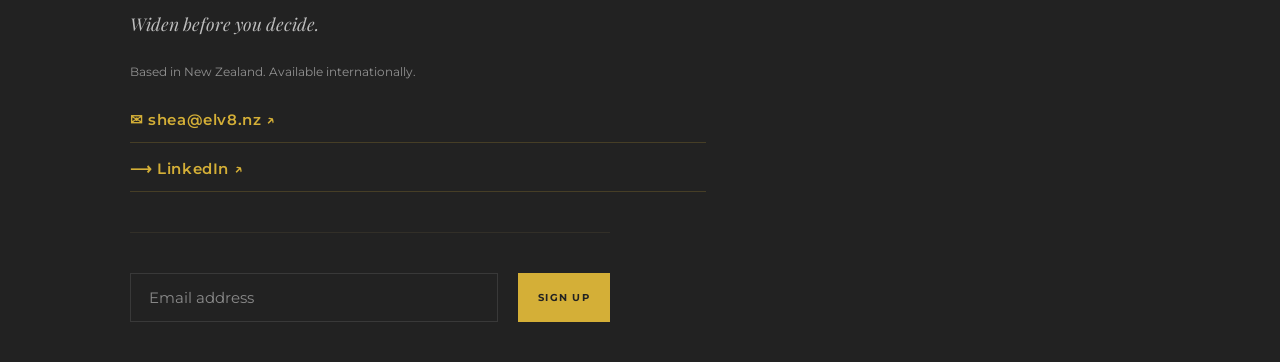
==== commit e1906480: "Update logo, links, layout and hero photo - Replace ELV8_New_Logo with ELV8_White across all pages (" ====
--- a/index.html
+++ b/index.html
@@ -1,4 +1,5 @@
 <!DOCTYPE html>
+<!-- elv8.nz -->
 <html lang="en">
 
 <head>
@@ -15,7 +16,7 @@
   <!-- NAV -->
   <nav>
     <a href="index.html" class="logo">
-      <img src="assets/ELV8_New_Logo.png" alt="ELV8" style="background: white; padding: 6px 14px; height: 42px;">
+      <img src="assets/ELV8_White.png" alt="ELV8" style="height: 42px;">
     </a>
     <ul class="nav-links">
       <li><a href="index.html">Home</a></li>
@@ -33,6 +34,9 @@
 
   <!-- HERO -->
   <section class="hero">
+    <div class="hero-circle-photo">
+      <img src="assets/shea_mcaleese.png" alt="Shea McAleese">
+    </div>
     <div class="container">
       <p class="hero-eyebrow">Shea McAleese · ELV8 Performance</p>
       <h1>Clear Decisions<br><em>When Pressure<br>Rises.</em></h1>
@@ -106,59 +110,54 @@
   <div class="divider"></div>
 
   <!-- WHAT I HELP LEADERS DO -->
-  <section style="background-color: var(--ivory); color: var(--charcoal);">
+  <section>
     <div class="container">
       <span class="section-label fade-up">What I Help Leaders Do</span>
-      <h2 class="fade-up" style="margin-bottom: 60px; color: var(--black);">Decision clarity under load.</h2>
+      <h2 class="fade-up" style="margin-bottom: 60px;">Decision clarity under load.</h2>
       <div class="card-grid">
-        <div class="card fade-up" style="background: white; border-color: rgba(0,0,0,0.05);">
+        <div class="card fade-up">
           <div class="card-icon"><svg viewBox="0 0 24 24" fill="none" stroke="currentColor" stroke-width="1.5">
               <circle cx="12" cy="12" r="10" />
               <path d="M12 6v6l4 2" />
             </svg></div>
-          <h3 style="color: var(--black);">Slow Internal Tempo</h3>
-          <p style="color: var(--charcoal);">Create space between stimulus and response — before pressure demands an
-            answer.</p>
-        </div>
-        <div class="card fade-up" style="background: white; border-color: rgba(0,0,0,0.05);">
+          <h3>Slow Internal Tempo</h3>
+          <p>Create space between stimulus and response — before pressure demands an answer.</p>
+        </div>
+        <div class="card fade-up">
           <div class="card-icon"><svg viewBox="0 0 24 24" fill="none" stroke="currentColor" stroke-width="1.5">
               <path d="M15 3h6v6M9 21H3v-6M21 3l-7 7M3 21l7-7M2 12h20M12 2v20" />
             </svg></div>
-          <h3 style="color: var(--black);">Widen Perspective</h3>
-          <p style="color: var(--charcoal);">See what fear assumes rather than what is actually present. Ask what you're
-            missing.</p>
-        </div>
-        <div class="card fade-up" style="background: white; border-color: rgba(0,0,0,0.05);">
+          <h3>Widen Perspective</h3>
+          <p>See what fear assumes rather than what is actually present. Ask what you're missing.</p>
+        </div>
+        <div class="card fade-up">
           <div class="card-icon"><svg viewBox="0 0 24 24" fill="none" stroke="currentColor" stroke-width="1.5">
               <path d="M16 3H8l-5 9 5 9h8l5-9-5-9zM12 8v8M8 12h8" />
             </svg></div>
-          <h3 style="color: var(--black);">Navigate Authority Tension</h3>
-          <p style="color: var(--charcoal);">Hold challenge and alignment simultaneously — without losing either.</p>
-        </div>
-        <div class="card fade-up" style="background: white; border-color: rgba(0,0,0,0.05);">
+          <h3>Navigate Authority Tension</h3>
+          <p>Hold challenge and alignment simultaneously — without losing either.</p>
+        </div>
+        <div class="card fade-up">
           <div class="card-icon"><svg viewBox="0 0 24 24" fill="none" stroke="currentColor" stroke-width="1.5">
               <path
                 d="M20 6L9 17l-5-5M12 2v2M12 20v2M4.22 4.22l1.42 1.42M18.36 18.36l1.42 1.42M2 12h2M20 12h2M4.22 19.78l1.42-1.42M18.36 5.64l1.42-1.42" />
             </svg></div>
-          <h3 style="color: var(--black);">Decide Without Residue</h3>
-          <p style="color: var(--charcoal);">Make decisions that are aligned, considered, and don't fracture the system
-            around them.</p>
-        </div>
-        <div class="card fade-up" style="background: white; border-color: rgba(0,0,0,0.05);">
+          <h3>Decide Without Residue</h3>
+          <p>Make decisions that are aligned, considered, and don't fracture the system around them.</p>
+        </div>
+        <div class="card fade-up">
           <div class="card-icon"><svg viewBox="0 0 24 24" fill="none" stroke="currentColor" stroke-width="1.5">
               <path d="M12 22s8-4 8-10V5l-8-3-8 3v7c0 6 8 10 8 10zM12 8v4M12 16h.01" />
             </svg></div>
-          <h3 style="color: var(--black);">Protect Trust Under Pressure</h3>
-          <p style="color: var(--charcoal);">Maintain coherence across teams when volatility increases and stakes are
-            highest.</p>
-        </div>
-        <div class="card fade-up" style="background: white; border-color: rgba(0,0,0,0.05);">
+          <h3>Protect Trust Under Pressure</h3>
+          <p>Maintain coherence across teams when volatility increases and stakes are highest.</p>
+        </div>
+        <div class="card fade-up">
           <div class="card-icon"><svg viewBox="0 0 24 24" fill="none" stroke="currentColor" stroke-width="1.5">
               <path d="M12 2v20M17 5H9.5a3.5 3.5 0 000 7h5a3.5 3.5 0 010 7H6M17 5l-2-2" />
             </svg></div>
-          <h3 style="color: var(--black);">Sustain Performance</h3>
-          <p style="color: var(--charcoal);">Build leadership capacity that compounds rather than depletes across
-            cycles.</p>
+          <h3>Sustain Performance</h3>
+          <p>Build leadership capacity that compounds rather than depletes across cycles.</p>
         </div>
       </div>
     </div>
@@ -208,6 +207,8 @@
 
   <div class="divider"></div>
 
+  <div class="divider"></div>
+
   <!-- TESTIMONIAL -->
   <section>
     <div class="container">
@@ -223,6 +224,8 @@
     </div>
   </section>
 
+  <div class="divider"></div>
+
   <!-- FINAL CTA -->
   <section style="padding: 120px 0; background-color: var(--black);">
     <div class="container" style="text-align: center; max-width: 680px; margin: 0 auto;">
@@ -240,15 +243,13 @@
     <div class="container">
       <div class="footer-inner">
         <div class="footer-left">
-          <img src="assets/ELV8_New_Logo.png" alt="ELV8"
-            style="height: 40px; background: white; padding: 6px 14px; margin-bottom: 24px; display: block;">
+          <img src="assets/ELV8_White.png" alt="ELV8"
+            style="height: 40px; margin-bottom: 24px; display: block;">
           <p class="footer-tagline">Widen before you decide.</p>
           <p style="font-size: 0.75rem; opacity: 0.5; margin-bottom: 16px;">Based in New Zealand. Available
             internationally.</p>
-          <a href="mailto:shea@elv8.nz"
-            style="font-size: 0.8rem; opacity: 0.7; display: block; margin-bottom: 8px; cursor: pointer;" title="Click to email Shea">✉ shea@elv8.nz <span style="font-size: 0.65rem; color: var(--gold);">↗</span></a>
-          <a href="https://linkedin.com/in/sheamcaleese" target="_blank"
-            style="font-size: 0.8rem; opacity: 0.7; display: block; cursor: pointer;" title="Click to visit LinkedIn profile">⟶ LinkedIn <span style="font-size: 0.65rem; color: var(--gold);">↗</span></a>
+          <a href="mailto:shea@elv8.nz" class="footer-contact-link">✉ shea@elv8.nz ↗</a>
+          <a href="https://linkedin.com/in/sheamcaleese" target="_blank" rel="noopener" class="footer-contact-link">⟶ LinkedIn ↗</a>
 
           <div class="newsletter-optin">
             <input type="email" placeholder="Email address">
--- a/style.css
+++ b/style.css
@@ -571,6 +571,51 @@
   color: var(--grey);
 }
 
+/* ---- HERO CIRCLE PHOTO ---- */
+.hero-circle-photo {
+  position: absolute;
+  right: 8%;
+  top: 50%;
+  transform: translateY(-50%);
+  width: 200px;
+  height: 200px;
+  border-radius: 50%;
+  overflow: hidden;
+  border: 2px solid rgba(212, 175, 55, 0.5);
+  box-shadow: 0 0 40px rgba(212, 175, 55, 0.08);
+}
+
+.hero-circle-photo img {
+  width: 100%;
+  height: 100%;
+  object-fit: cover;
+  object-position: 50% 10%;
+}
+
+@media (max-width: 900px) {
+  .hero-circle-photo {
+    display: none;
+  }
+}
+
+/* ---- FOOTER CONTACT LINKS ---- */
+.footer-contact-link {
+  display: block;
+  font-size: 0.95rem;
+  font-weight: 600;
+  color: var(--gold);
+  padding: 10px 0;
+  border-bottom: 1px solid rgba(212, 175, 55, 0.2);
+  margin-bottom: 4px;
+  letter-spacing: 0.04em;
+  transition: color 0.2s, padding-left 0.2s;
+}
+
+.footer-contact-link:hover {
+  color: var(--white);
+  padding-left: 6px;
+}
+
 /* ---- FOOTER ---- */
 footer {
   padding: 60px 0 40px;
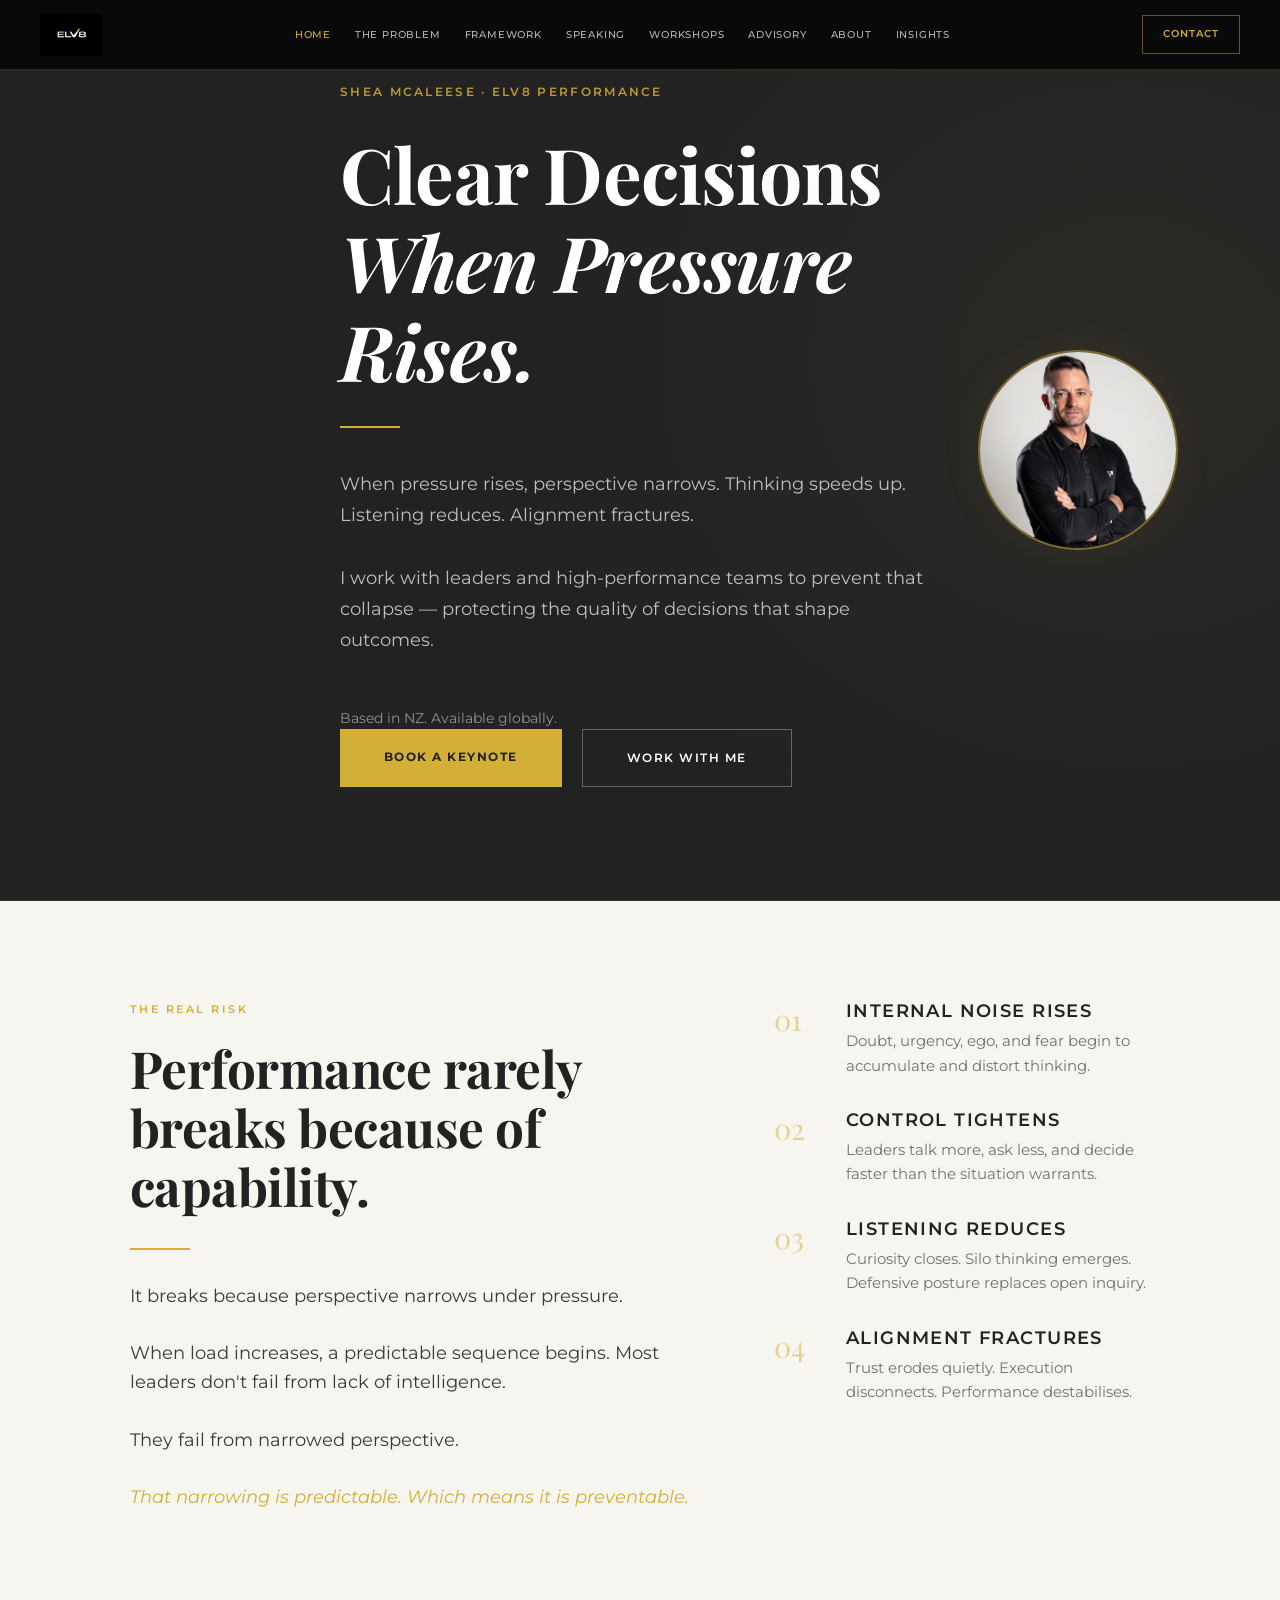
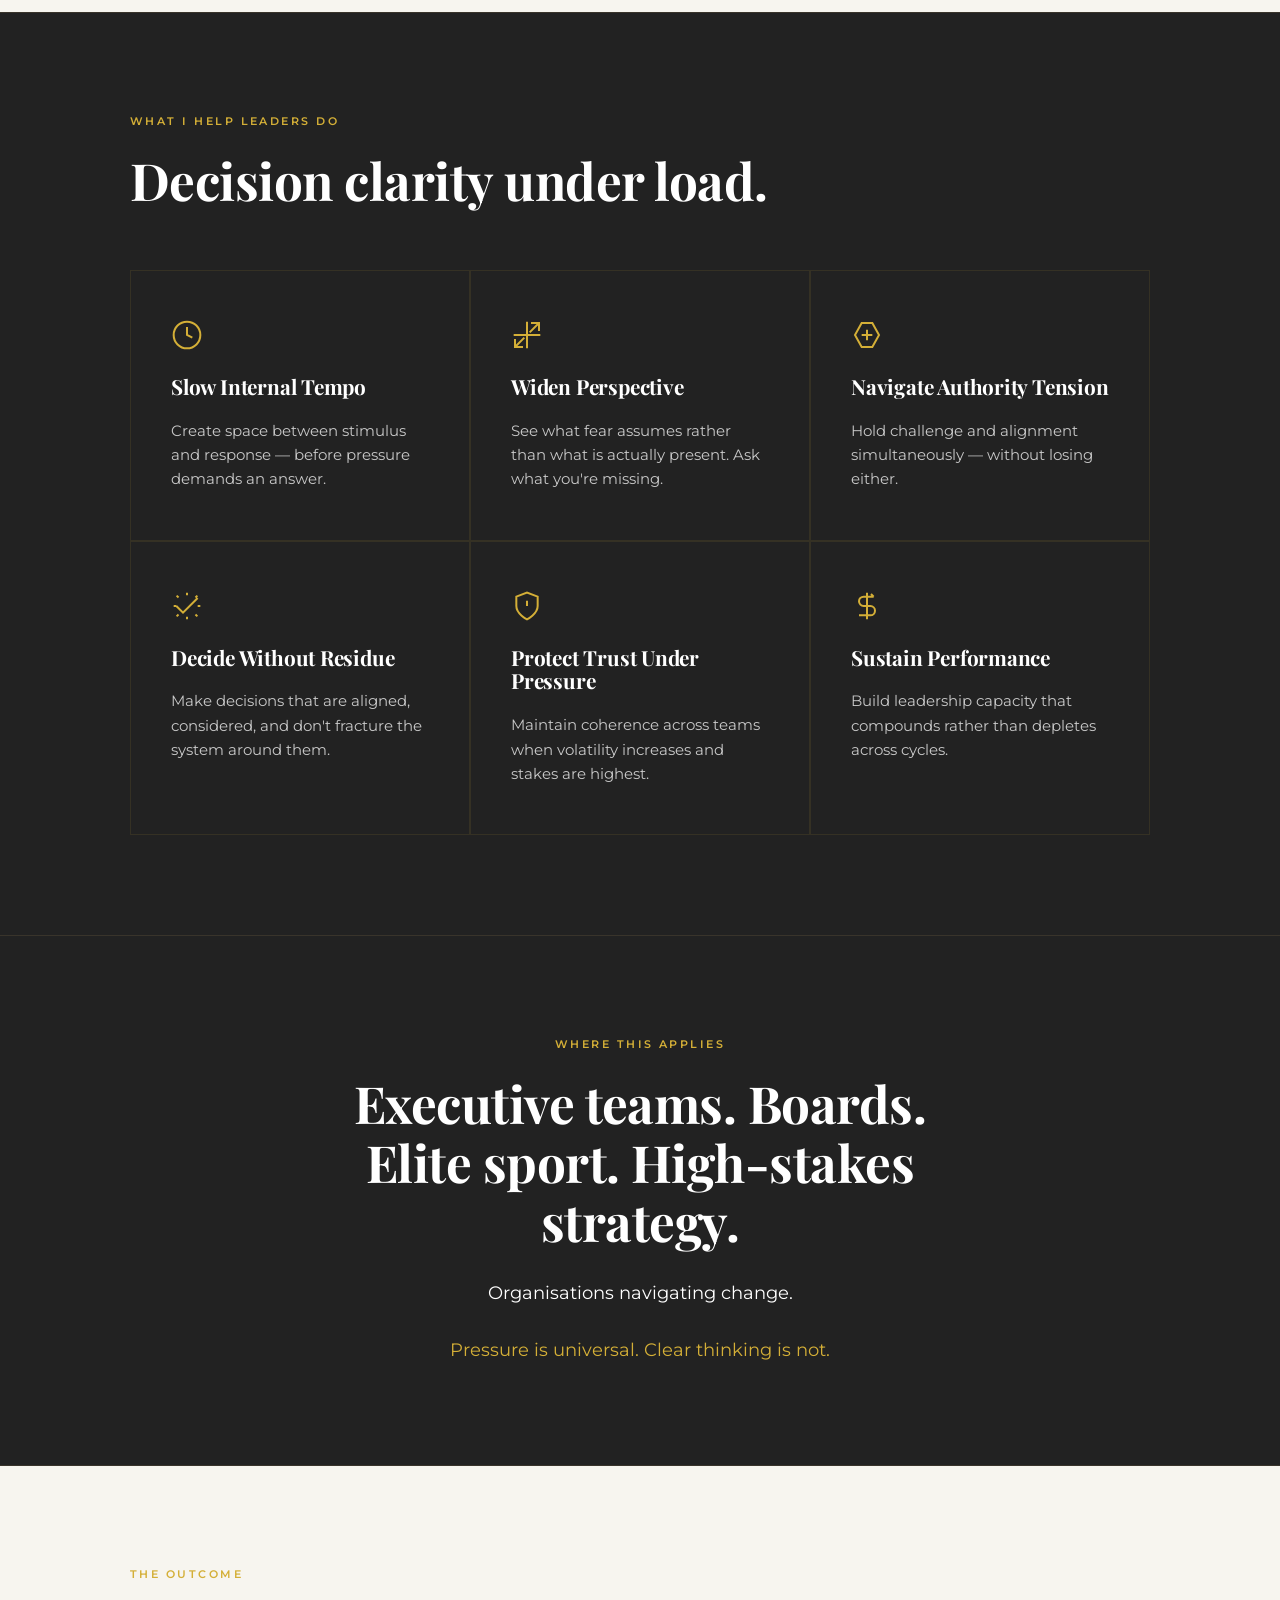
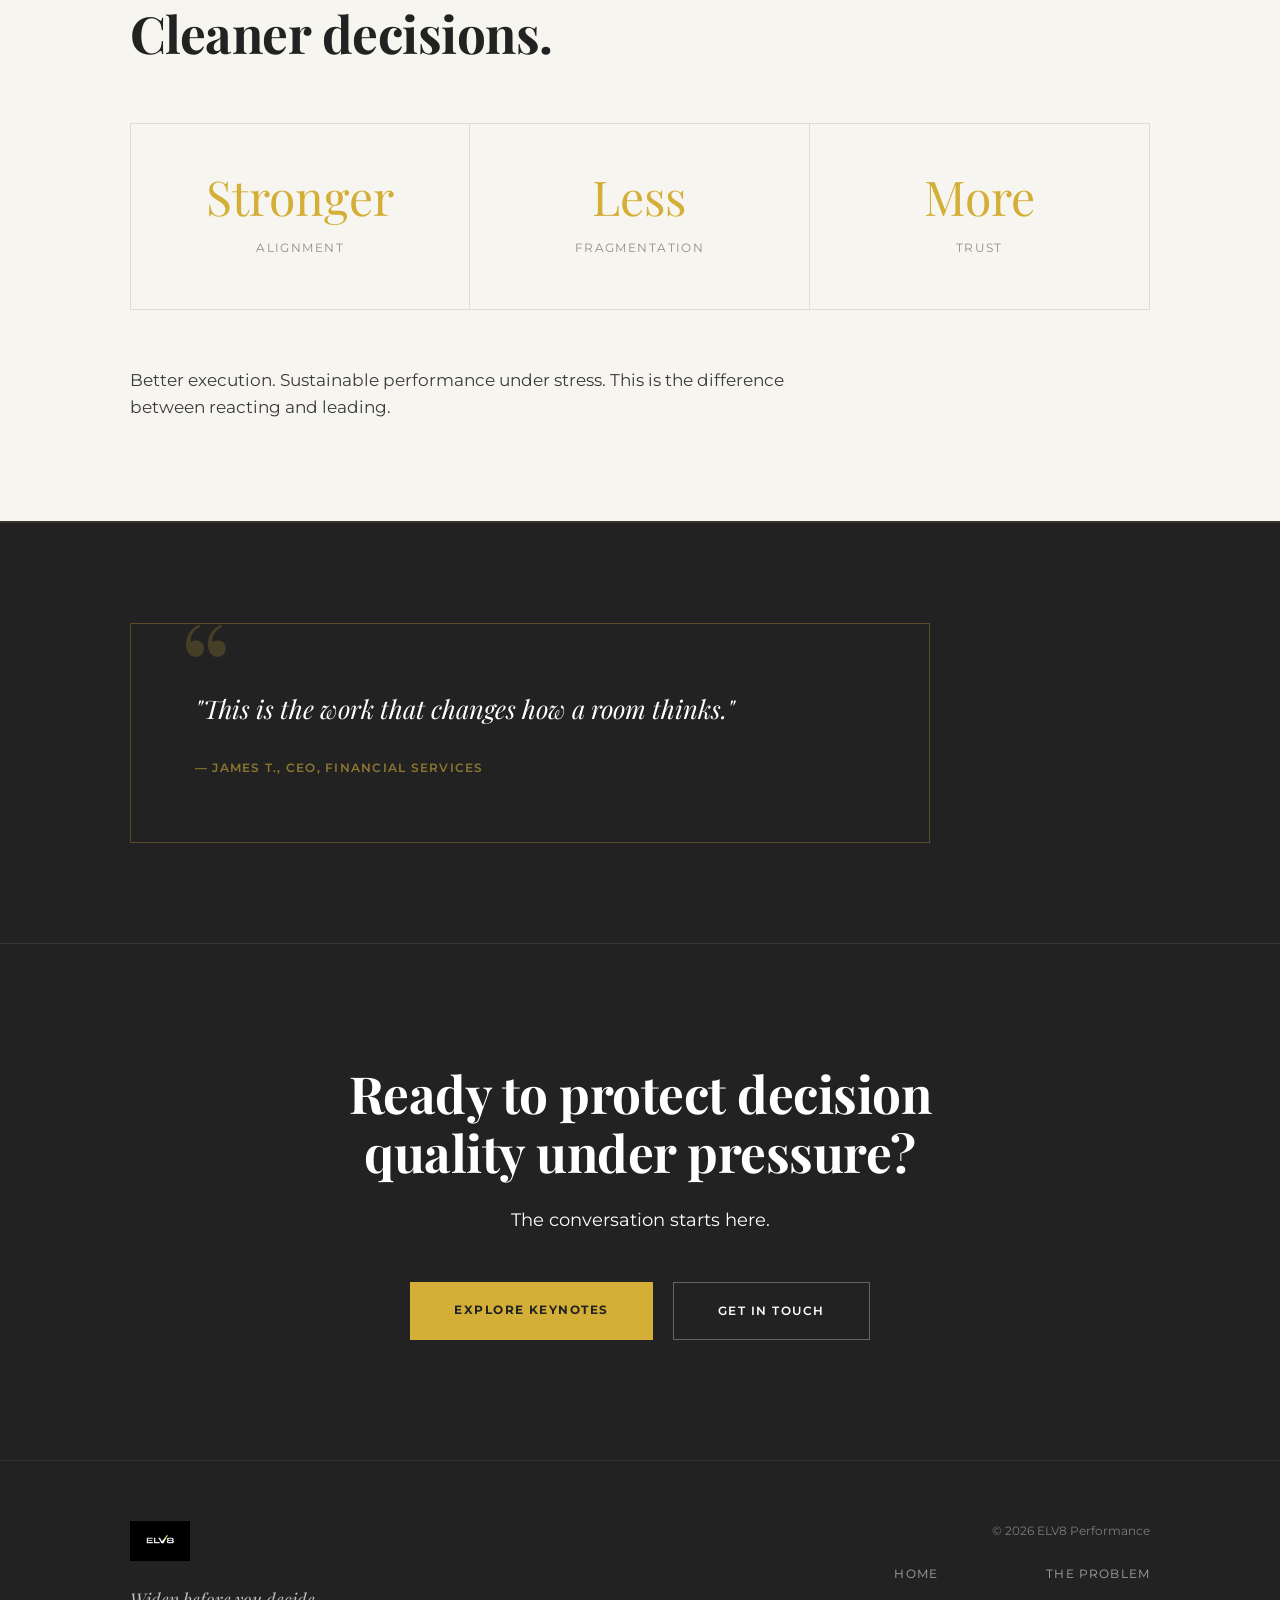
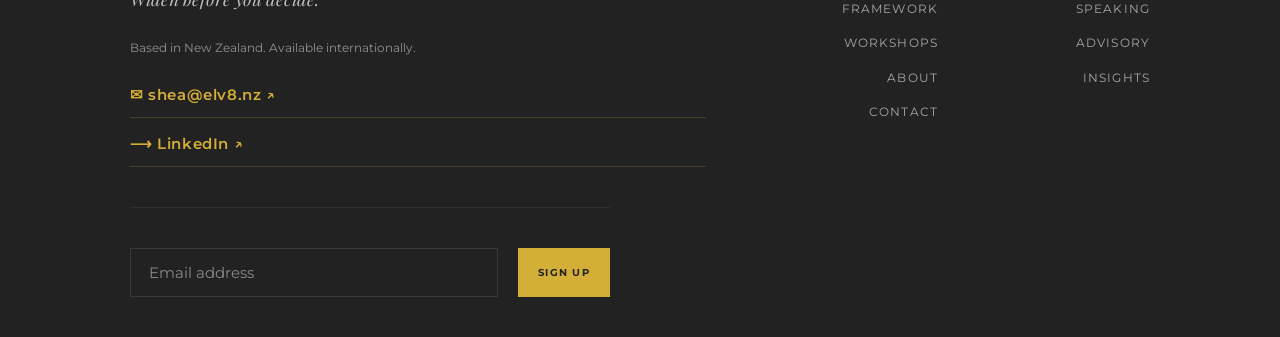
==== commit c2459af2: "Fix nav bar overlapping with footer nav element The footer used a <nav> element which inherited the " ====
--- a/index.html
+++ b/index.html
@@ -258,7 +258,7 @@
         </div>
         <div class="footer-right" style="text-align: right;">
           <span class="footer-copy">© 2026 ELV8 Performance</span>
-          <nav class="footer-links" style="margin-top: 12px; justify-content: flex-end;">
+          <div class="footer-links" style="margin-top: 12px; justify-content: flex-end;">
             <a href="index.html">Home</a>
             <a href="problem.html">The Problem</a>
             <a href="framework.html">Framework</a>
@@ -268,7 +268,7 @@
             <a href="about.html">About</a>
             <a href="insights.html">Insights</a>
             <a href="contact.html">Contact</a>
-          </nav>
+          </div>
         </div>
       </div>
     </div>
--- a/style.css
+++ b/style.css
@@ -102,8 +102,10 @@
   left: 0;
   right: 0;
   z-index: 1000;
-  padding: 20px 40px;
+  height: 70px;
+  padding: 0 40px;
   display: flex;
+  flex-direction: row;
   align-items: center;
   background: rgba(10, 10, 10, 0.98);
   backdrop-filter: blur(15px);
@@ -113,27 +115,36 @@
 nav .logo {
   display: flex;
   align-items: center;
-  margin-right: auto;
+  flex-shrink: 0;
 }
 
 nav .logo img {
-  height: 42px;
+  height: 36px;
   width: auto;
   display: block;
 }
 
 nav .nav-links {
   display: flex;
+  flex-direction: row;
+  align-items: center;
+  justify-content: center;
+  flex: 1;
   gap: 24px;
   list-style: none;
-  margin: 0 32px;
+  margin: 0;
   padding: 0;
+  white-space: nowrap;
+}
+
+nav .nav-links li {
+  display: inline-flex;
 }
 
 nav .nav-links a {
-  font-size: 0.7rem;
+  font-size: 0.62rem;
   font-weight: 500;
-  letter-spacing: 0.1em;
+  letter-spacing: 0.08em;
   text-transform: uppercase;
   color: var(--white);
   opacity: 0.7;
@@ -147,13 +158,14 @@
 }
 
 nav .nav-cta {
-  font-size: 0.72rem;
+  flex-shrink: 0;
+  font-size: 0.68rem;
   font-weight: 600;
   letter-spacing: 0.1em;
   text-transform: uppercase;
   color: var(--gold);
   border: 1px solid rgba(184, 155, 94, 0.5);
-  padding: 10px 20px;
+  padding: 9px 18px;
   transition: all 0.2s ease;
 }
 
@@ -167,13 +179,15 @@
   flex-direction: column;
   gap: 5px;
   cursor: pointer;
+  margin-left: auto;
+  z-index: 1;
 }
 
 .hamburger span {
   display: block;
   width: 24px;
   height: 2px;
-  background: var(--bone);
+  background: var(--white);
 }
 
 /* ---- HERO ---- */
@@ -181,7 +195,7 @@
   min-height: 100vh;
   display: flex;
   align-items: center;
-  padding-top: 120px;
+  padding-top: 70px;
   position: relative;
   overflow: hidden;
 }
@@ -769,7 +783,7 @@
 /* ---- RESPONSIVE ---- */
 @media (max-width: 900px) {
   nav {
-    padding: 20px 24px;
+    padding: 0 24px;
   }
 
   .container {
@@ -780,7 +794,7 @@
     padding: 72px 0;
   }
 
-  .nav-links,
+  nav .nav-links,
   nav .nav-cta {
     display: none;
   }
@@ -792,7 +806,7 @@
   .two-col,
   .two-col-3-2 {
     grid-template-columns: 1fr;
-    gap: 48px;
+    gap: 40px;
   }
 
   .stat-strip {
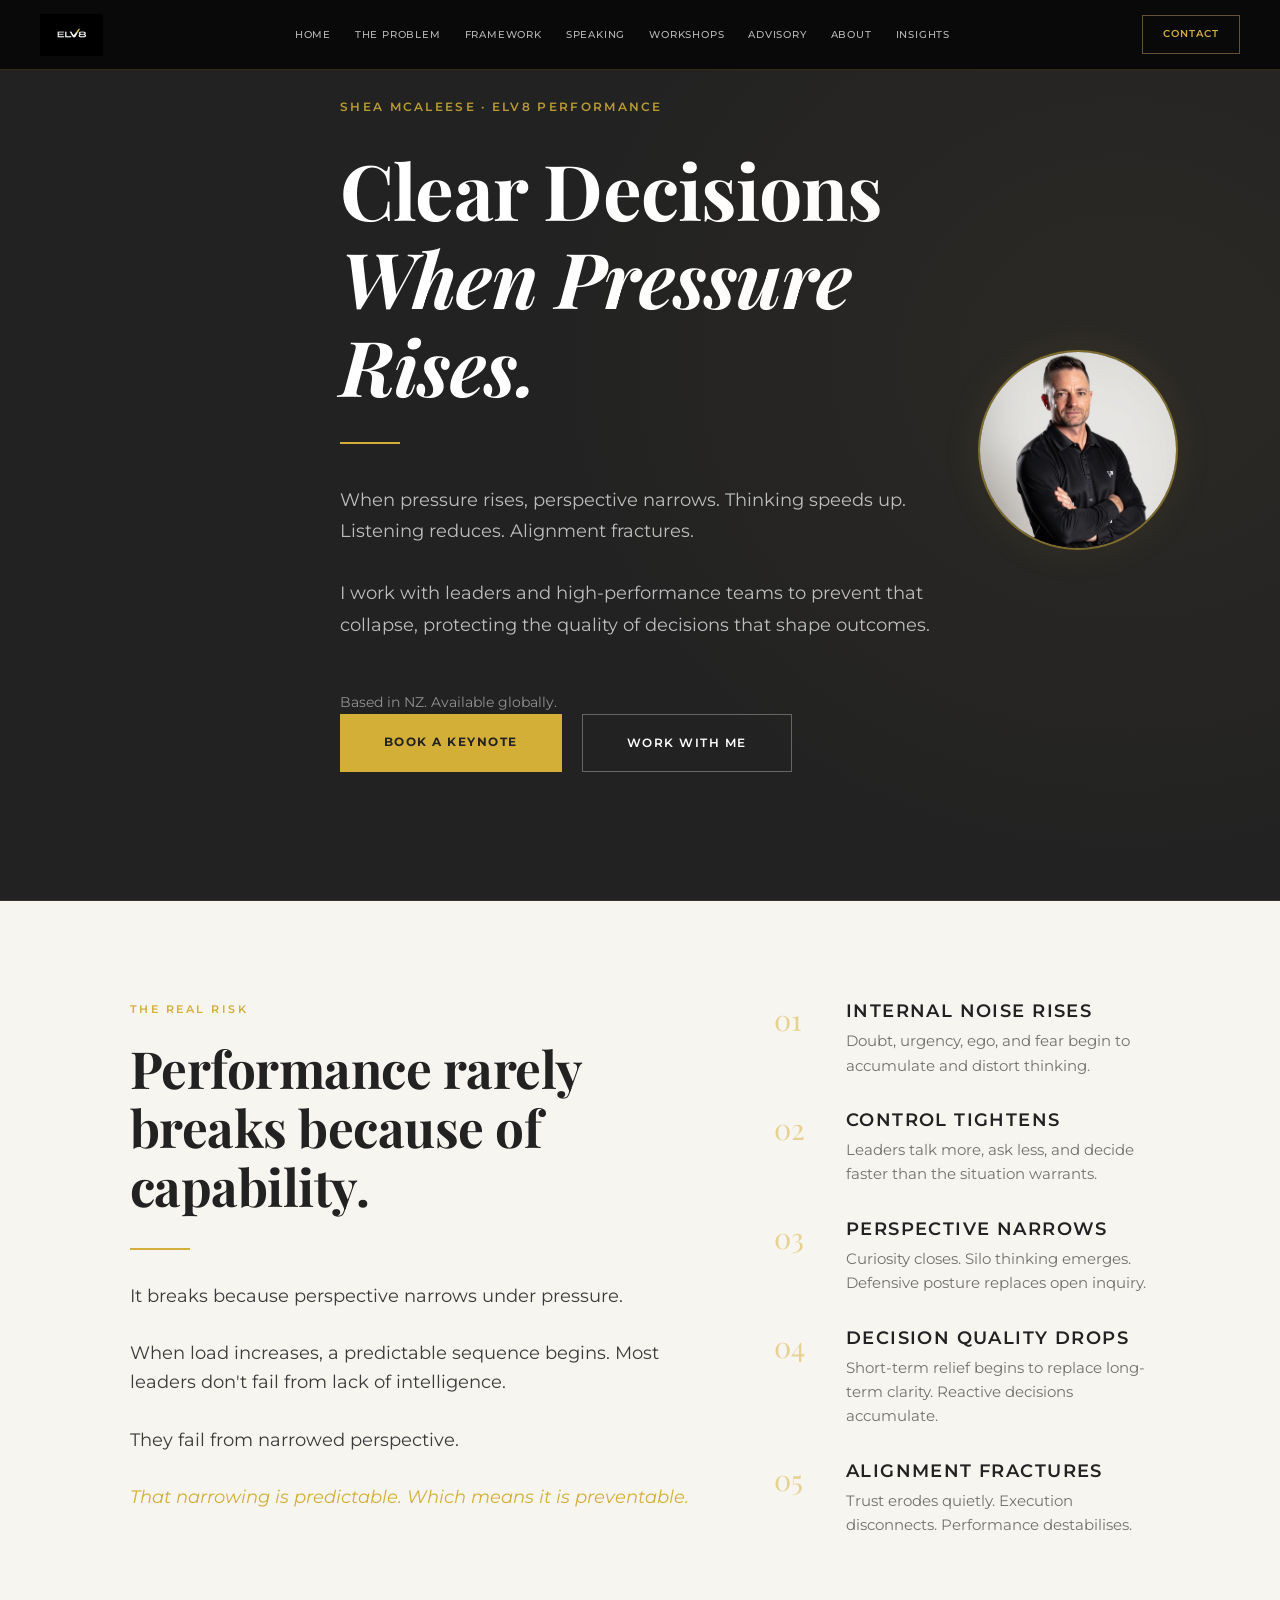
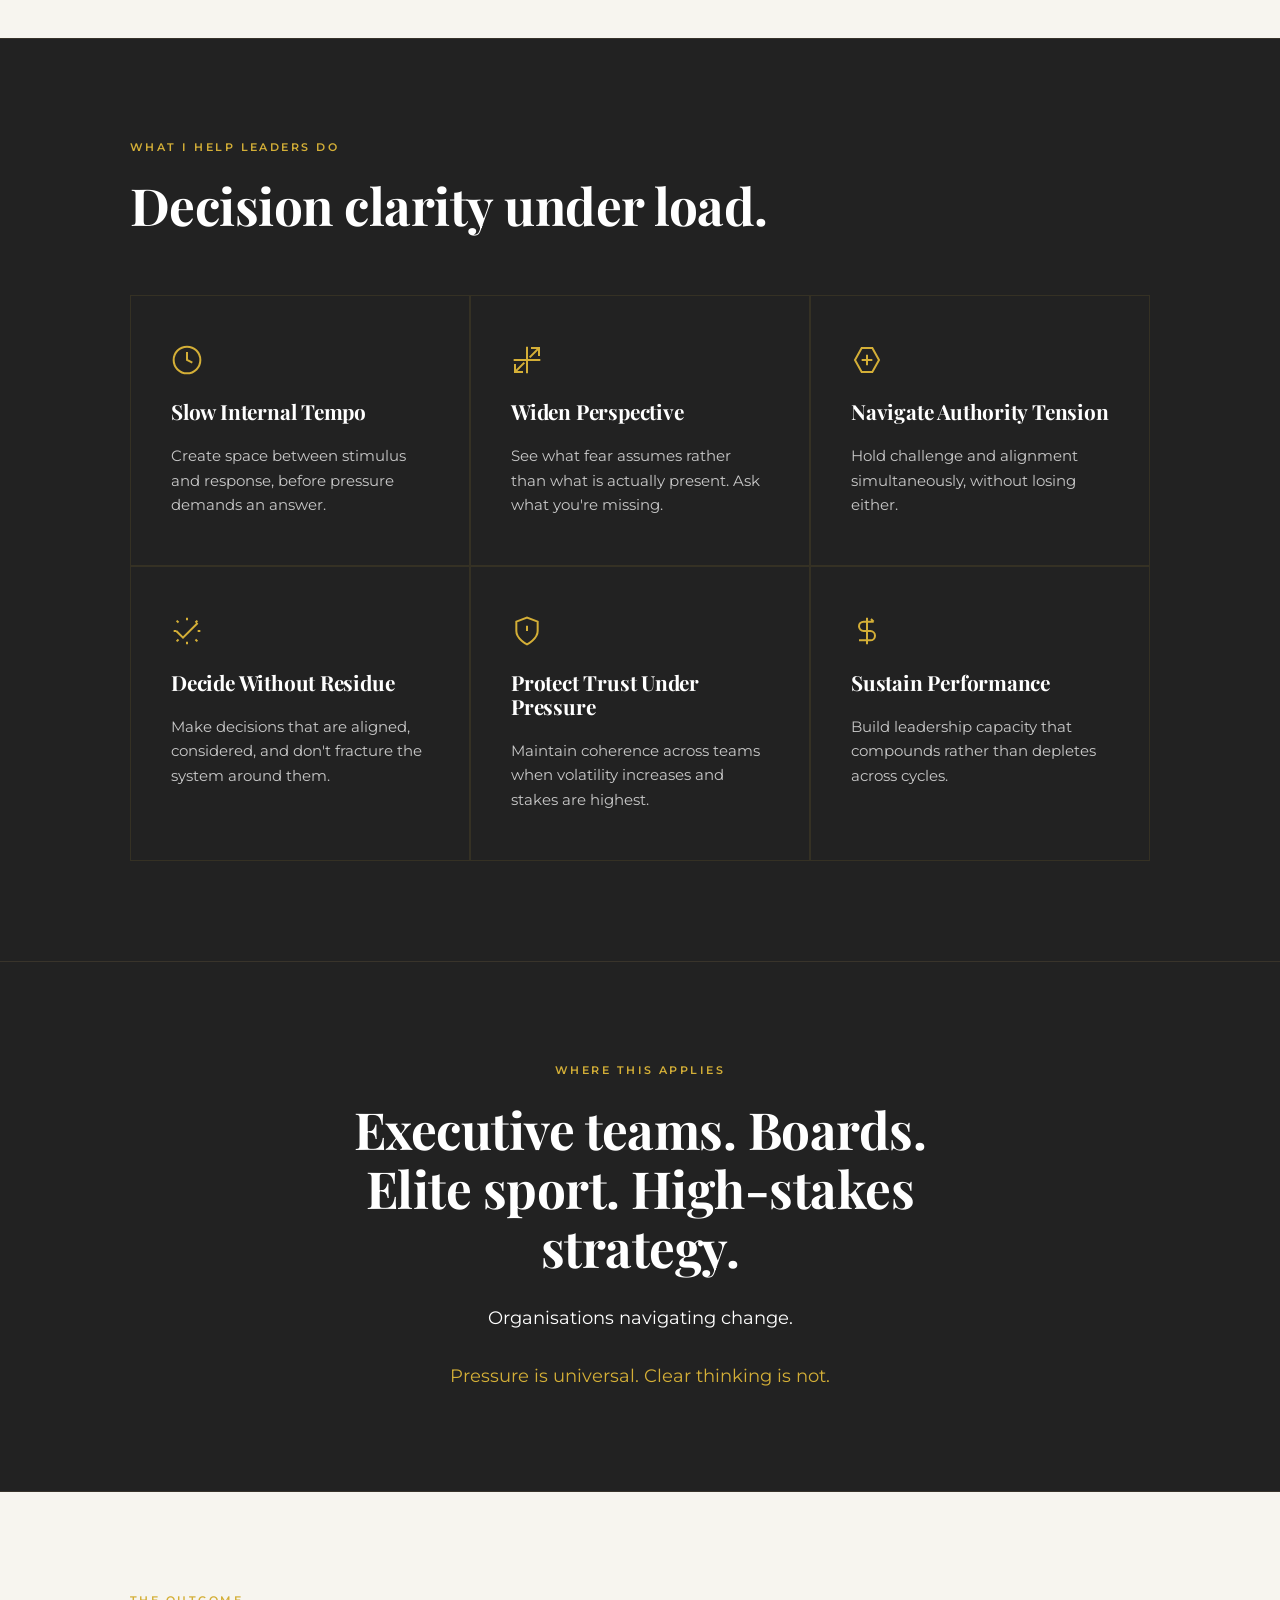
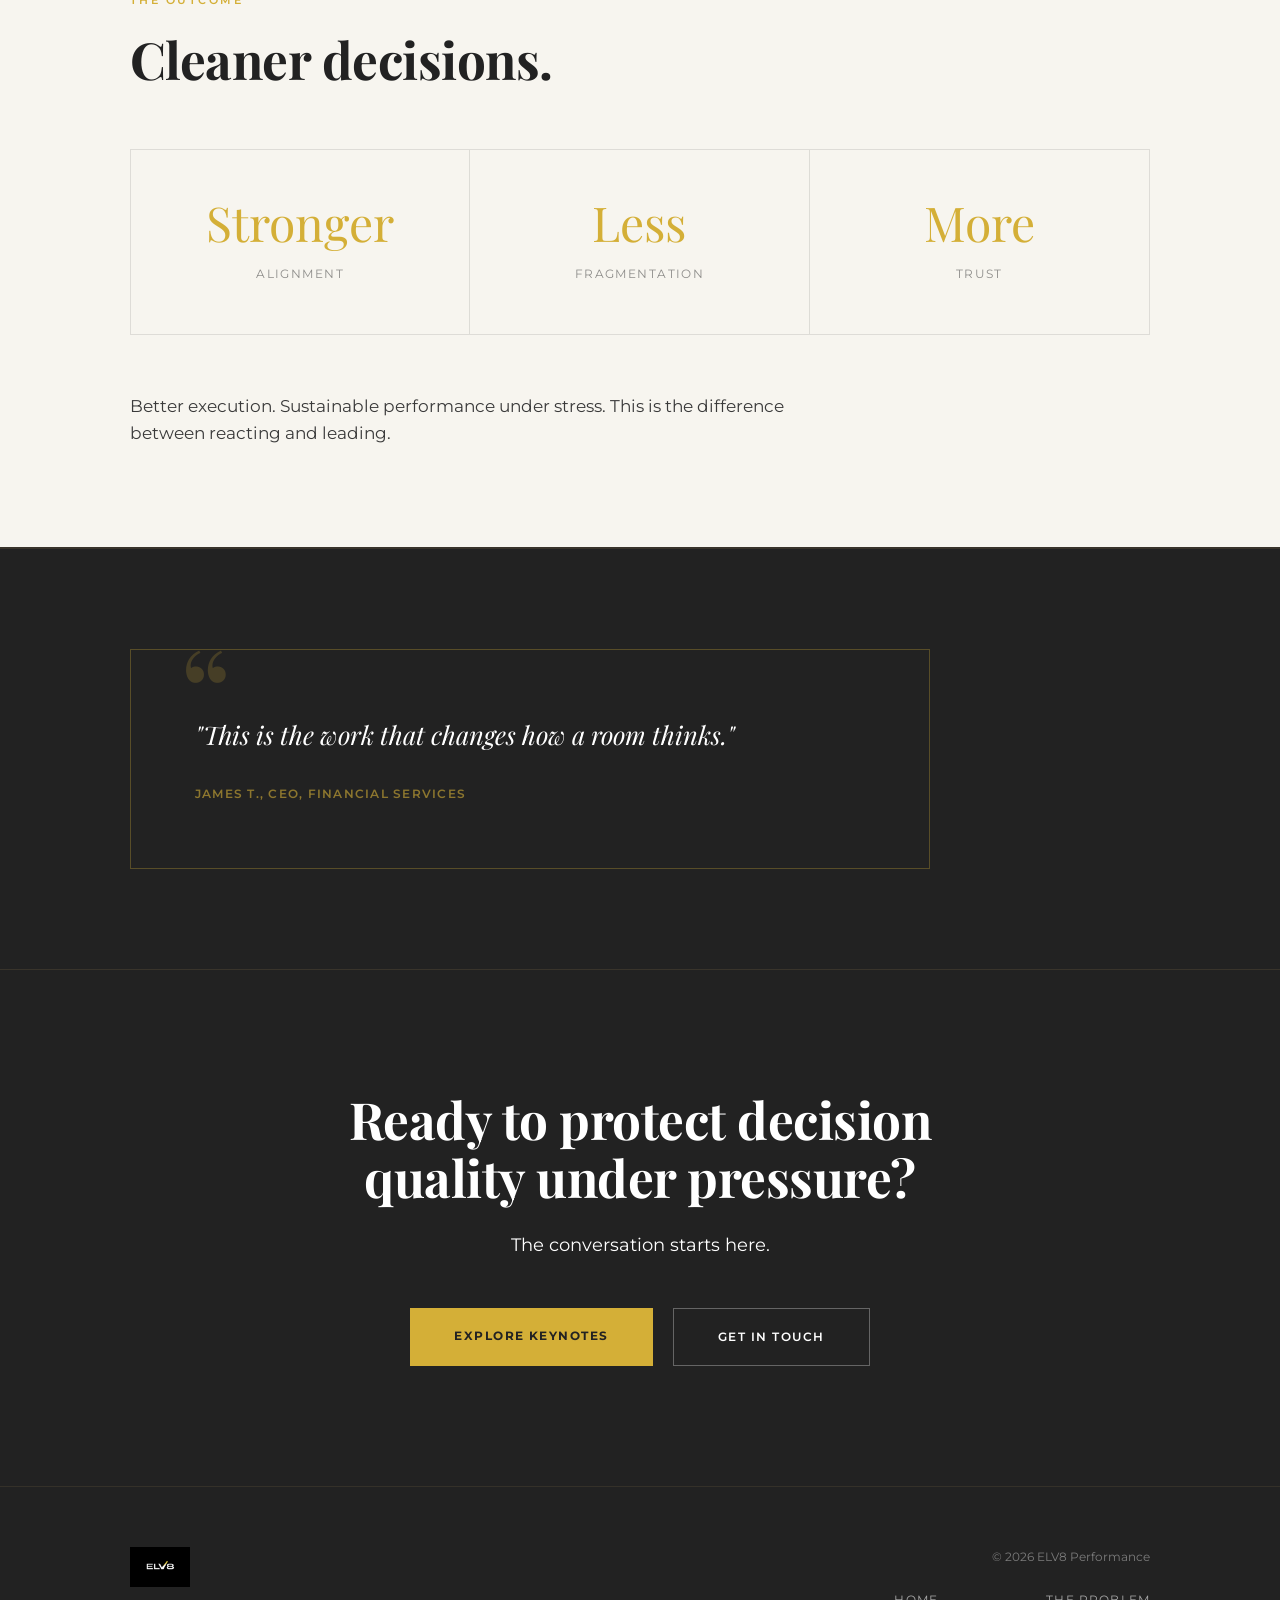
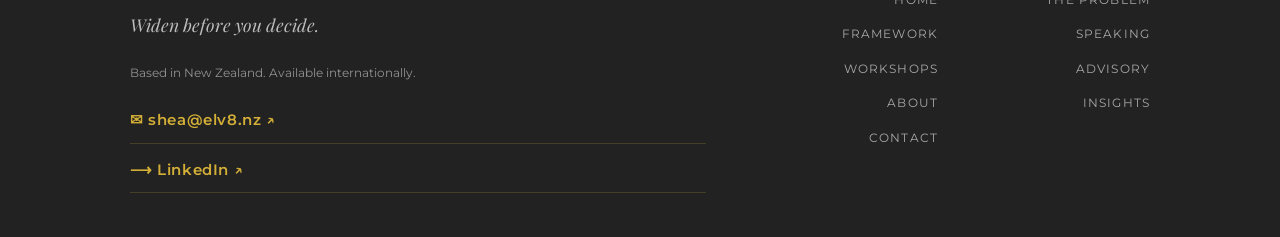
==== commit 6c56f176: "Add files via upload" ====
--- a/index.html
+++ b/index.html
@@ -8,6 +8,7 @@
   <title>ELV8 Performance | Shea McAleese</title>
   <meta name="description"
     content="High-performance leadership advisory, keynotes, and workshops for leaders under pressure. Shea McAleese, 4x Olympian.">
+  <link rel="icon" href="/favicon.svg" type="image/svg+xml">
   <link rel="stylesheet" href="style.css">
 </head>
 
@@ -15,20 +16,20 @@
 
   <!-- NAV -->
   <nav>
-    <a href="index.html" class="logo">
+    <a class='logo' href='/'>
       <img src="assets/ELV8_White.png" alt="ELV8" style="height: 42px;">
     </a>
     <ul class="nav-links">
-      <li><a href="index.html">Home</a></li>
-      <li><a href="problem.html">The Problem</a></li>
-      <li><a href="framework.html">Framework</a></li>
-      <li><a href="speaking.html">Speaking</a></li>
-      <li><a href="workshops.html">Workshops</a></li>
-      <li><a href="advisory.html">Advisory</a></li>
-      <li><a href="about.html">About</a></li>
-      <li><a href="insights.html">Insights</a></li>
+      <li><a href='/'>Home</a></li>
+      <li><a href='/problem'>The Problem</a></li>
+      <li><a href='/framework'>Framework</a></li>
+      <li><a href='/speaking'>Speaking</a></li>
+      <li><a href='/workshops'>Workshops</a></li>
+      <li><a href='/advisory'>Advisory</a></li>
+      <li><a href='/about'>About</a></li>
+      <li><a href='/insights'>Insights</a></li>
     </ul>
-    <a href="contact.html" class="nav-cta btn-secondary" style="padding: 10px 20px; font-size: 0.65rem;">Contact</a>
+    <a class='nav-cta btn-secondary' href='/contact' style='padding: 10px 20px; font-size: 0.65rem;'>Contact</a>
     <div class="hamburger"><span></span><span></span><span></span></div>
   </nav>
 
@@ -42,13 +43,12 @@
       <h1>Clear Decisions<br><em>When Pressure<br>Rises.</em></h1>
       <div class="gold-line"></div>
       <p class="hero-sub">When pressure rises, perspective narrows. Thinking speeds up. Listening reduces. Alignment
-        fractures.<br><br>I work with leaders and high-performance teams to prevent that collapse — protecting the
-        quality of decisions that shape outcomes.
+        fractures.<br><br>I work with leaders and high-performance teams to prevent that collapse, protecting the
+        quality of decisions that shape outcomes.</p>
       <p style="font-size: 0.85rem; opacity: 0.5; margin-top: 20px;">Based in NZ. Available globally.</p>
-      </p>
       <div class="cta-group">
-        <a href="speaking.html" class="btn-primary">Book a Keynote</a>
-        <a href="contact.html" class="btn-secondary">Work With Me</a>
+        <a class='btn-primary' href='/speaking'>Book a Keynote</a>
+        <a class='btn-secondary' href='/contact'>Work With Me</a>
       </div>
     </div>
   </section>
@@ -90,12 +90,19 @@
             <li>
               <span class="num">03</span>
               <div class="num-content">
-                <h4 style="color: var(--black);">Listening reduces</h4>
+                <h4 style="color: var(--black);">Perspective narrows</h4>
                 <p style="color: var(--charcoal);">Curiosity closes. Silo thinking emerges. Defensive posture replaces open inquiry.</p>
               </div>
             </li>
             <li>
               <span class="num">04</span>
+              <div class="num-content">
+                <h4 style="color: var(--black);">Decision quality drops</h4>
+                <p style="color: var(--charcoal);">Short-term relief begins to replace long-term clarity. Reactive decisions accumulate.</p>
+              </div>
+            </li>
+            <li>
+              <span class="num">05</span>
               <div class="num-content">
                 <h4 style="color: var(--black);">Alignment fractures</h4>
                 <p style="color: var(--charcoal);">Trust erodes quietly. Execution disconnects. Performance destabilises.</p>
@@ -121,7 +128,7 @@
               <path d="M12 6v6l4 2" />
             </svg></div>
           <h3>Slow Internal Tempo</h3>
-          <p>Create space between stimulus and response — before pressure demands an answer.</p>
+          <p>Create space between stimulus and response, before pressure demands an answer.</p>
         </div>
         <div class="card fade-up">
           <div class="card-icon"><svg viewBox="0 0 24 24" fill="none" stroke="currentColor" stroke-width="1.5">
@@ -135,7 +142,7 @@
               <path d="M16 3H8l-5 9 5 9h8l5-9-5-9zM12 8v8M8 12h8" />
             </svg></div>
           <h3>Navigate Authority Tension</h3>
-          <p>Hold challenge and alignment simultaneously — without losing either.</p>
+          <p>Hold challenge and alignment simultaneously, without losing either.</p>
         </div>
         <div class="card fade-up">
           <div class="card-icon"><svg viewBox="0 0 24 24" fill="none" stroke="currentColor" stroke-width="1.5">
@@ -219,7 +226,7 @@
         <br>
         <p
           style="font-size: 0.78rem; letter-spacing: 0.1em; text-transform: uppercase; opacity: 0.6; color: var(--gold); font-weight: 600;">
-          — James T., CEO, Financial Services</p>
+          James T., CEO, Financial Services</p>
       </div>
     </div>
   </section>
@@ -232,8 +239,8 @@
       <h2 class="fade-up" style="margin-bottom: 24px;">Ready to protect decision quality under pressure?</h2>
       <p class="fade-up" style="margin: 0 auto 48px; text-align: center;">The conversation starts here.</p>
       <div class="cta-group fade-up" style="justify-content: center;">
-        <a href="speaking.html" class="btn-primary">Explore Keynotes</a>
-        <a href="contact.html" class="btn-secondary">Get in Touch</a>
+        <a class='btn-primary' href='/speaking'>Explore Keynotes</a>
+        <a class='btn-secondary' href='/contact'>Get in Touch</a>
       </div>
     </div>
   </section>
@@ -251,23 +258,20 @@
           <a href="mailto:shea@elv8.nz" class="footer-contact-link">✉ shea@elv8.nz ↗</a>
           <a href="https://linkedin.com/in/sheamcaleese" target="_blank" rel="noopener" class="footer-contact-link">⟶ LinkedIn ↗</a>
 
-          <div class="newsletter-optin">
-            <input type="email" placeholder="Email address">
-            <button class="btn-primary" style="padding: 10px 20px; font-size: 0.65rem;">Sign Up</button>
-          </div>
+          <!-- Newsletter opt-in removed while the newsletter is parked. Re-add when it launches. -->
         </div>
         <div class="footer-right" style="text-align: right;">
           <span class="footer-copy">© 2026 ELV8 Performance</span>
           <div class="footer-links" style="margin-top: 12px; justify-content: flex-end;">
-            <a href="index.html">Home</a>
-            <a href="problem.html">The Problem</a>
-            <a href="framework.html">Framework</a>
-            <a href="speaking.html">Speaking</a>
-            <a href="workshops.html">Workshops</a>
-            <a href="advisory.html">Advisory</a>
-            <a href="about.html">About</a>
-            <a href="insights.html">Insights</a>
-            <a href="contact.html">Contact</a>
+            <a href='/'>Home</a>
+            <a href='/problem'>The Problem</a>
+            <a href='/framework'>Framework</a>
+            <a href='/speaking'>Speaking</a>
+            <a href='/workshops'>Workshops</a>
+            <a href='/advisory'>Advisory</a>
+            <a href='/about'>About</a>
+            <a href='/insights'>Insights</a>
+            <a href='/contact'>Contact</a>
           </div>
         </div>
       </div>
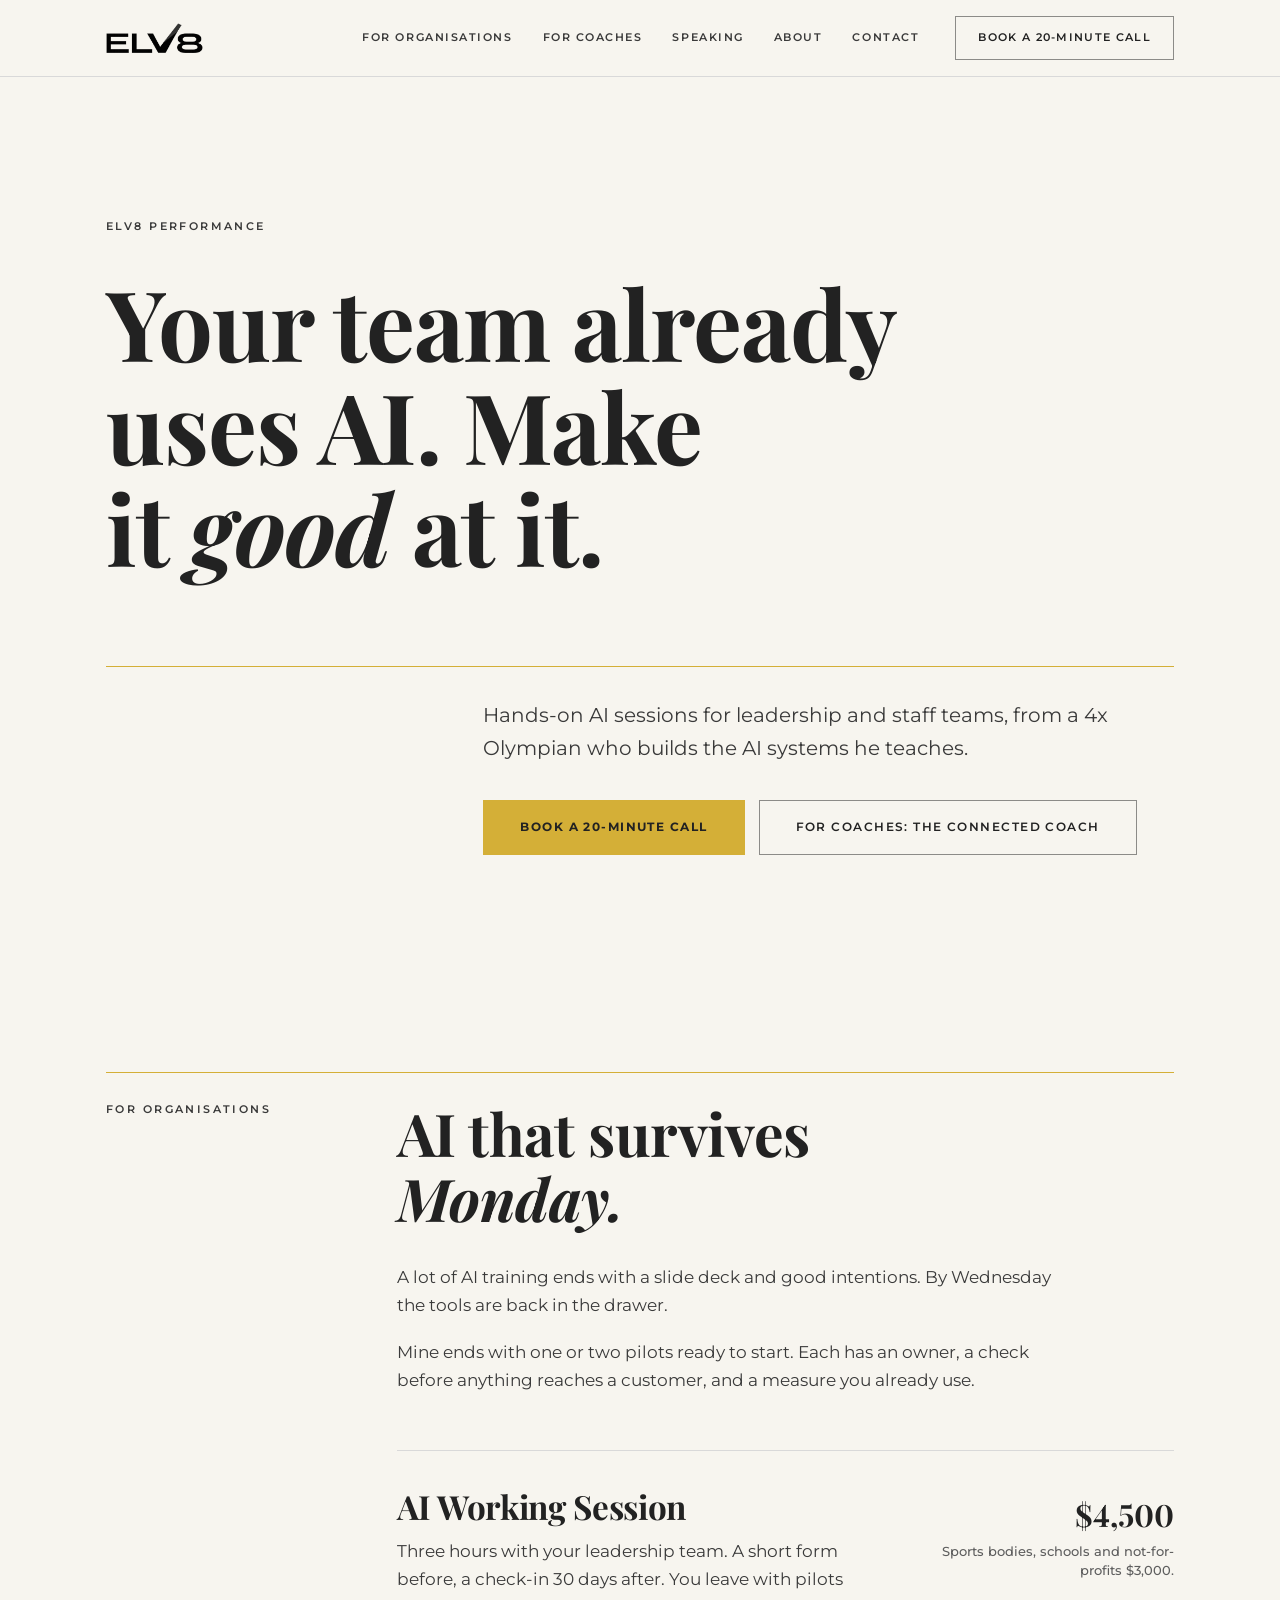
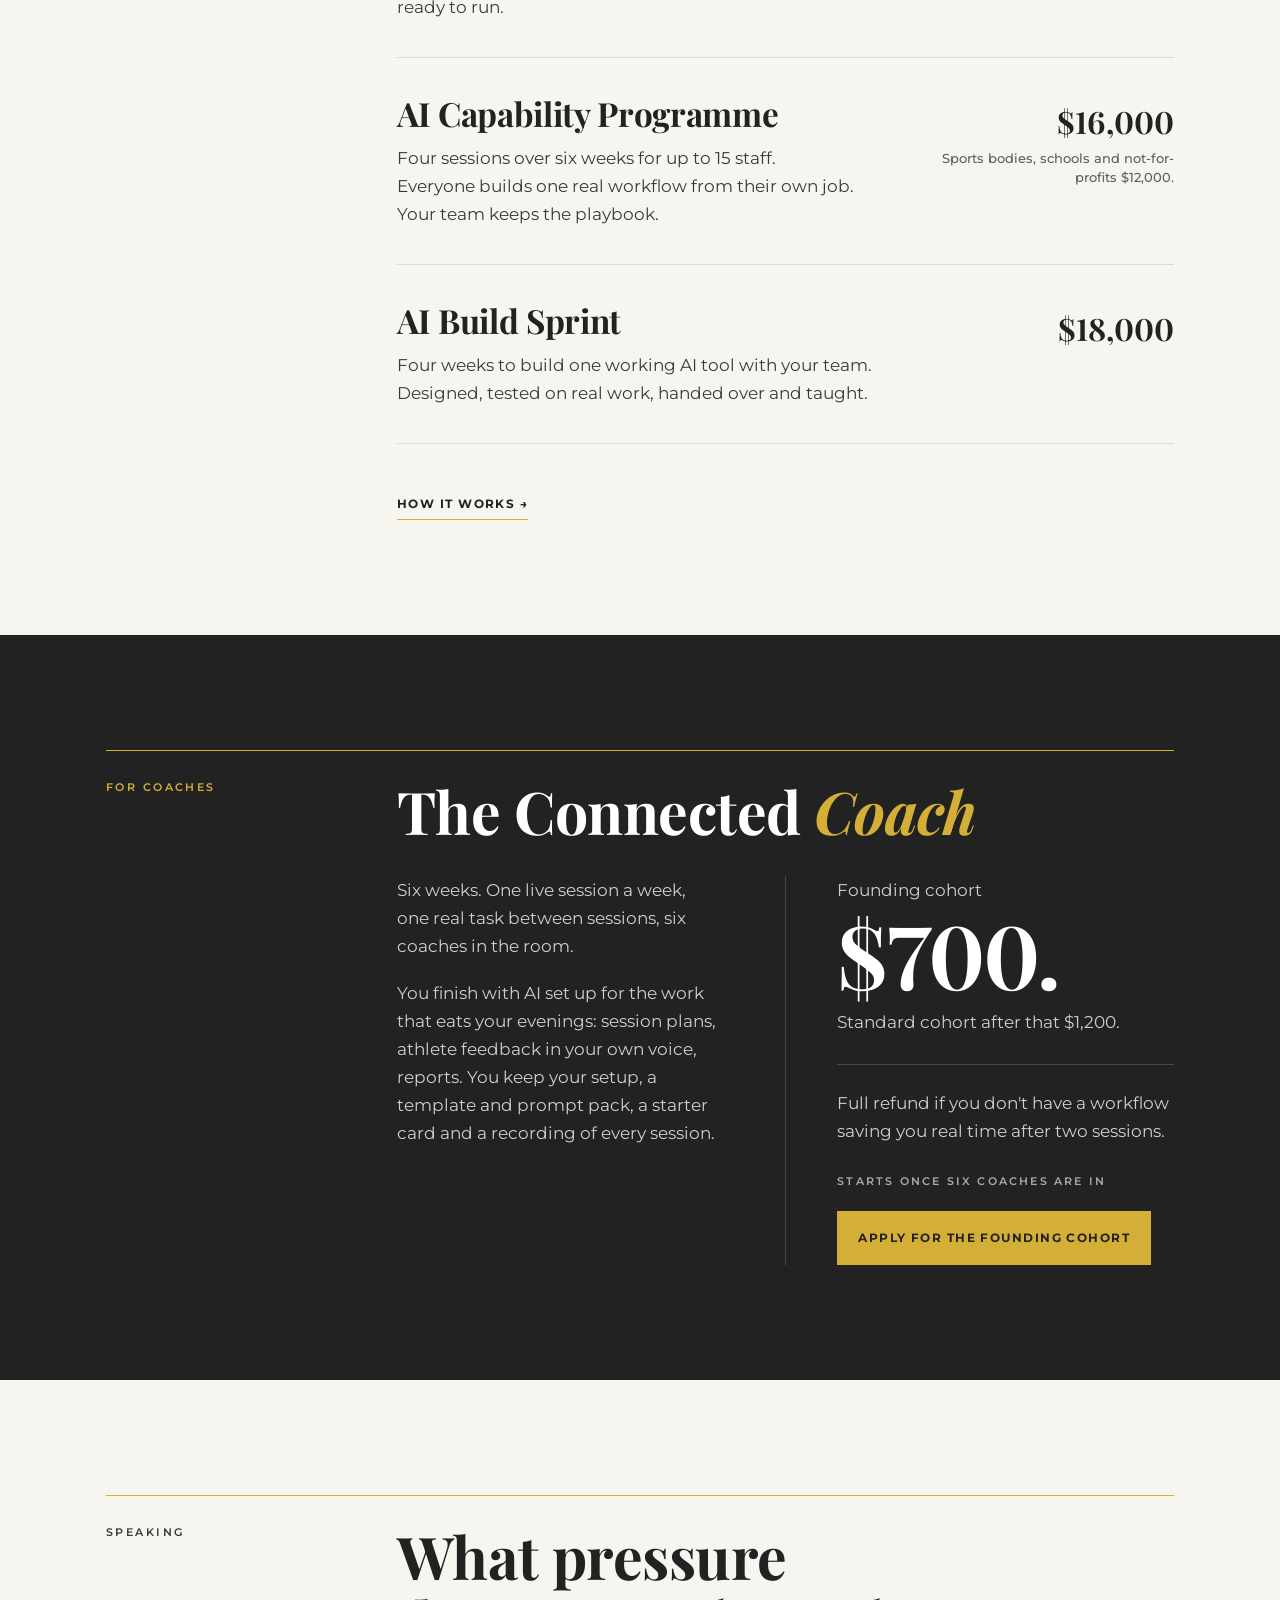
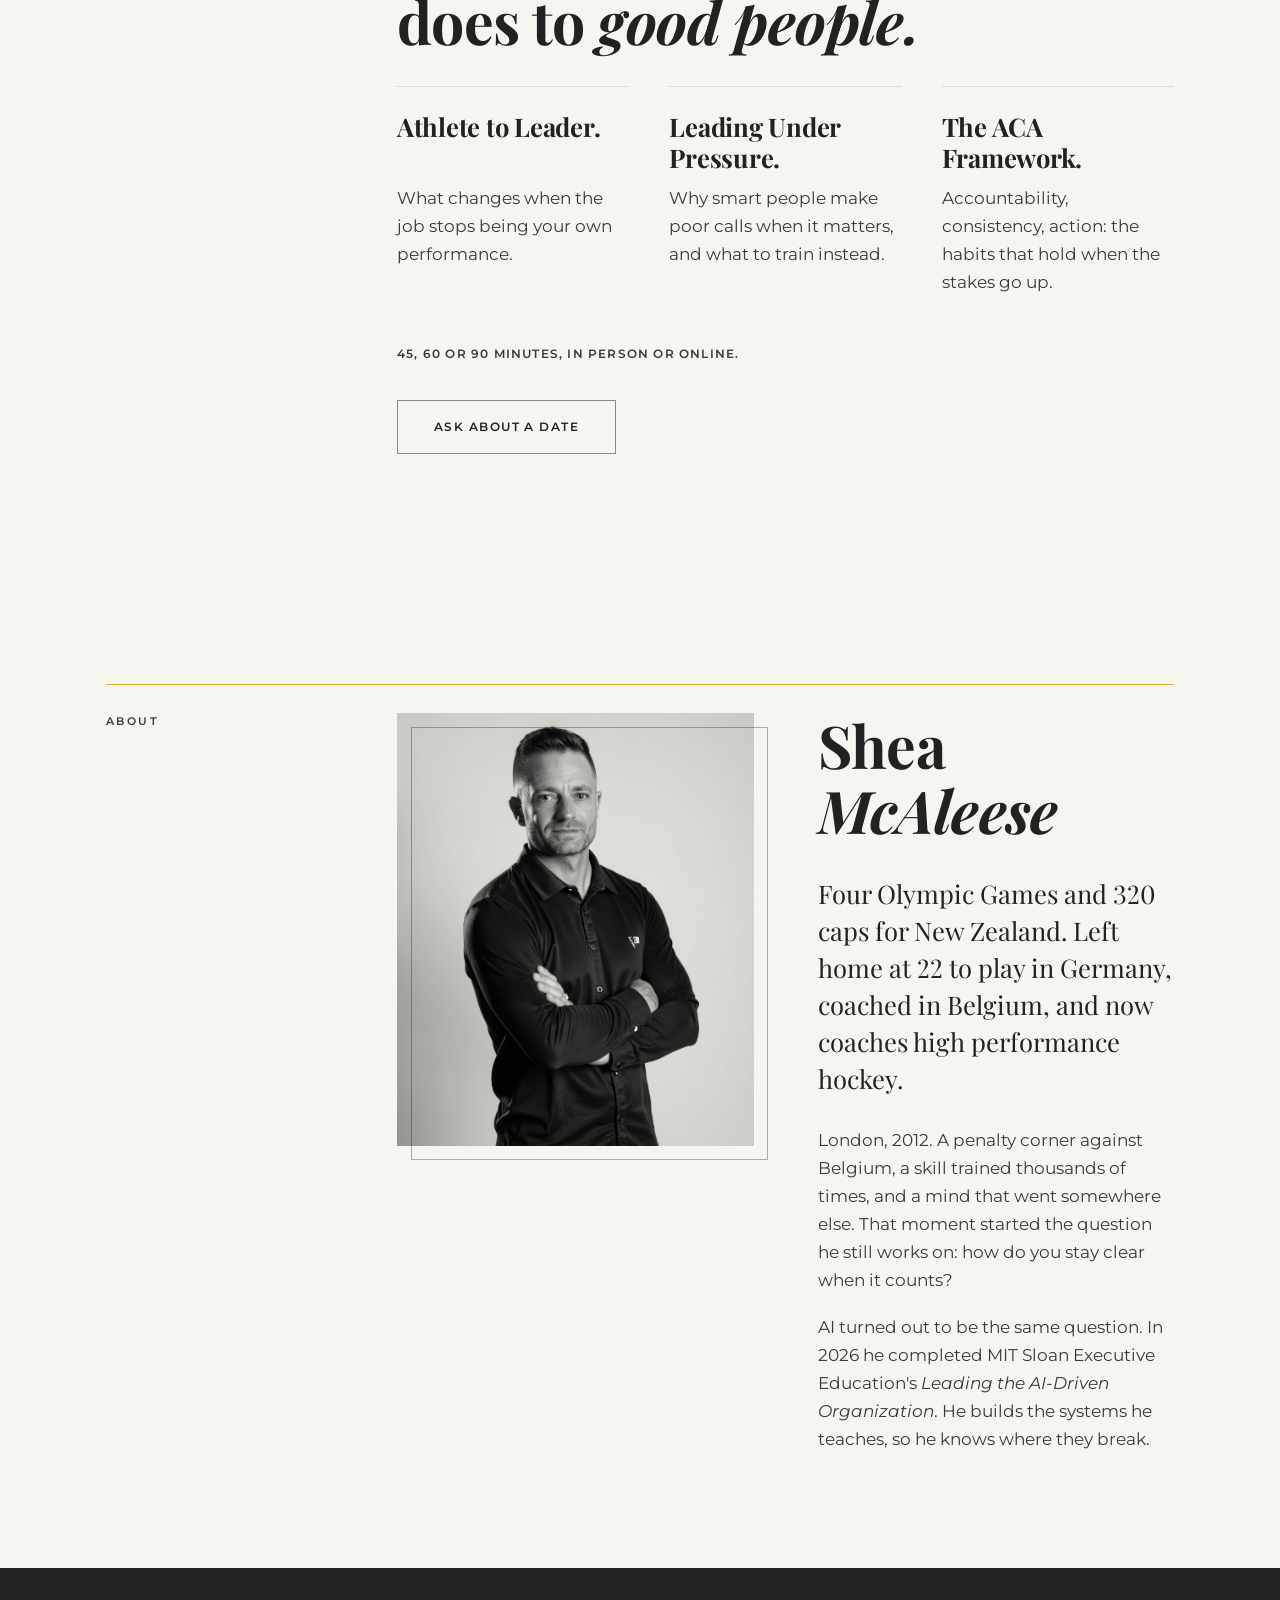
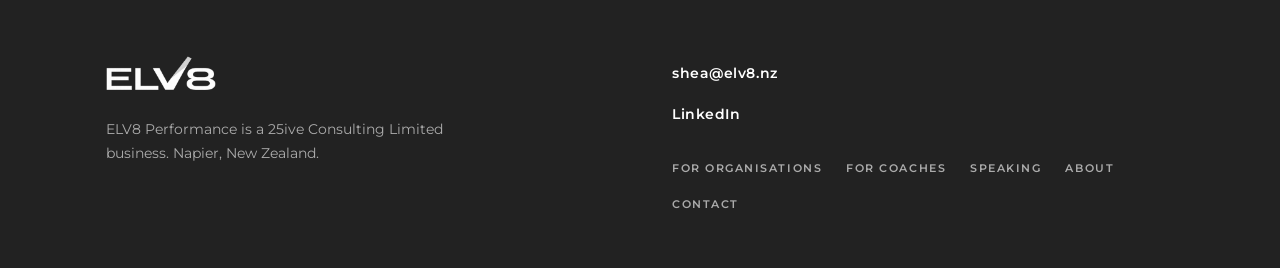
==== commit 0066bf24: "elv8.nz v2: Look A, two doors (AI for organisations, The Connected Coach), Netlify forms, old pages " ====
--- a/index.html
+++ b/index.html
@@ -1,284 +1,187 @@
-<!DOCTYPE html>
-<!-- elv8.nz -->
-<html lang="en">
+<!doctype html>
+<html lang="en-NZ">
+<head>
+<meta charset="utf-8">
+<meta name="viewport" content="width=device-width, initial-scale=1">
+<title>ELV8 Performance | Shea McAleese</title>
+<meta name="description" content="Hands-on AI sessions for leadership and staff teams, from a 4x Olympian who builds the AI systems he teaches.">
+<meta name="theme-color" content="#F7F5EF">
+<link rel="canonical" href="https://elv8.nz/">
+<meta property="og:type" content="website">
+<meta property="og:site_name" content="ELV8 Performance">
+<meta property="og:title" content="ELV8 Performance | Shea McAleese">
+<meta property="og:description" content="Hands-on AI sessions for leadership and staff teams, from a 4x Olympian who builds the AI systems he teaches.">
+<meta property="og:url" content="https://elv8.nz/">
+<link rel="icon" href="/favicon.svg" type="image/svg+xml">
+<link rel="preconnect" href="https://fonts.googleapis.com">
+<link rel="preconnect" href="https://fonts.gstatic.com" crossorigin>
+<link href="https://fonts.googleapis.com/css2?family=Playfair+Display:ital,wght@0,400;0,700;1,400;1,700&family=Montserrat:wght@400;500;600;700&display=swap" rel="stylesheet">
+<link rel="stylesheet" href="style.css">
+<script>document.documentElement.classList.add('js');</script>
+</head>
+<body>
+<a class="skip" href="#main">Skip to content</a>
 
-<head>
-  <meta charset="UTF-8">
-  <meta name="viewport" content="width=device-width, initial-scale=1.0">
-  <title>ELV8 Performance | Shea McAleese</title>
-  <meta name="description"
-    content="High-performance leadership advisory, keynotes, and workshops for leaders under pressure. Shea McAleese, 4x Olympian.">
-  <link rel="icon" href="/favicon.svg" type="image/svg+xml">
-  <link rel="stylesheet" href="style.css">
-</head>
+<header class="site-header">
+  <div class="bar">
+    <a class="brand" href="/"><img src="assets/elv8-white-alpha.png" width="704" height="217" alt="ELV8 Performance, home"></a>
+    <button class="nav-toggle" type="button" aria-expanded="false" aria-controls="site-nav" data-nav-toggle><span class="sr">Menu</span><span class="bars" aria-hidden="true"></span></button>
+    <nav class="site-nav" id="site-nav" aria-label="Main" data-nav>
+      <ul>
+        <li><a href="/ai-for-organisations.html">For organisations</a></li>
+        <li><a href="/connected-coach/">For coaches</a></li>
+        <li><a href="/speaking.html">Speaking</a></li>
+        <li><a href="/#about">About</a></li>
+        <li><a href="/contact.html">Contact</a></li>
+      </ul>
+      <a class="btn btn-ghost" href="/contact.html" data-booking>Book a 20-minute call</a>
+    </nav>
+  </div>
+</header>
 
-<body>
+<main id="main">
 
-  <!-- NAV -->
-  <nav>
-    <a class='logo' href='/'>
-      <img src="assets/ELV8_White.png" alt="ELV8" style="height: 42px;">
-    </a>
-    <ul class="nav-links">
-      <li><a href='/'>Home</a></li>
-      <li><a href='/problem'>The Problem</a></li>
-      <li><a href='/framework'>Framework</a></li>
-      <li><a href='/speaking'>Speaking</a></li>
-      <li><a href='/workshops'>Workshops</a></li>
-      <li><a href='/advisory'>Advisory</a></li>
-      <li><a href='/about'>About</a></li>
-      <li><a href='/insights'>Insights</a></li>
-    </ul>
-    <a class='nav-cta btn-secondary' href='/contact' style='padding: 10px 20px; font-size: 0.65rem;'>Contact</a>
-    <div class="hamburger"><span></span><span></span><span></span></div>
-  </nav>
-
-  <!-- HERO -->
   <section class="hero">
-    <div class="hero-circle-photo">
-      <img src="assets/shea_mcaleese.png" alt="Shea McAleese">
-    </div>
-    <div class="container">
-      <p class="hero-eyebrow">Shea McAleese · ELV8 Performance</p>
-      <h1>Clear Decisions<br><em>When Pressure<br>Rises.</em></h1>
-      <div class="gold-line"></div>
-      <p class="hero-sub">When pressure rises, perspective narrows. Thinking speeds up. Listening reduces. Alignment
-        fractures.<br><br>I work with leaders and high-performance teams to prevent that collapse, protecting the
-        quality of decisions that shape outcomes.</p>
-      <p style="font-size: 0.85rem; opacity: 0.5; margin-top: 20px;">Based in NZ. Available globally.</p>
-      <div class="cta-group">
-        <a class='btn-primary' href='/speaking'>Book a Keynote</a>
-        <a class='btn-secondary' href='/contact'>Work With Me</a>
-      </div>
-    </div>
-  </section>
-
-  <div class="divider"></div>
-
-  <!-- THE REAL RISK -->
-  <section style="background-color: var(--ivory); color: var(--charcoal);">
-    <div class="container">
-      <div class="two-col-3-2">
-        <div>
-          <span class="section-label fade-up">The Real Risk</span>
-          <h2 class="fade-up" style="color: var(--black);">Performance rarely breaks because of capability.</h2>
-          <div class="gold-line fade-up" style="margin: 32px 0;"></div>
-          <p class="fade-up" style="color: var(--charcoal);">It breaks because perspective narrows under pressure.</p>
-          <br>
-          <p class="fade-up" style="color: var(--charcoal);">When load increases, a predictable sequence begins. Most leaders don't fail from lack of
-            intelligence.<br><br>They fail from narrowed perspective.</p>
-          <br>
-          <p class="fade-up" style="color: var(--gold); opacity: 1; font-style: italic;">That narrowing is predictable.
-            Which means it is preventable.</p>
-        </div>
-        <div class="fade-up">
-          <ul class="numbered-list">
-            <li>
-              <span class="num">01</span>
-              <div class="num-content">
-                <h4 style="color: var(--black);">Internal noise rises</h4>
-                <p style="color: var(--charcoal);">Doubt, urgency, ego, and fear begin to accumulate and distort thinking.</p>
-              </div>
-            </li>
-            <li>
-              <span class="num">02</span>
-              <div class="num-content">
-                <h4 style="color: var(--black);">Control tightens</h4>
-                <p style="color: var(--charcoal);">Leaders talk more, ask less, and decide faster than the situation warrants.</p>
-              </div>
-            </li>
-            <li>
-              <span class="num">03</span>
-              <div class="num-content">
-                <h4 style="color: var(--black);">Perspective narrows</h4>
-                <p style="color: var(--charcoal);">Curiosity closes. Silo thinking emerges. Defensive posture replaces open inquiry.</p>
-              </div>
-            </li>
-            <li>
-              <span class="num">04</span>
-              <div class="num-content">
-                <h4 style="color: var(--black);">Decision quality drops</h4>
-                <p style="color: var(--charcoal);">Short-term relief begins to replace long-term clarity. Reactive decisions accumulate.</p>
-              </div>
-            </li>
-            <li>
-              <span class="num">05</span>
-              <div class="num-content">
-                <h4 style="color: var(--black);">Alignment fractures</h4>
-                <p style="color: var(--charcoal);">Trust erodes quietly. Execution disconnects. Performance destabilises.</p>
-              </div>
-            </li>
-          </ul>
+    <div class="wrap">
+      <p class="eyebrow">ELV8 PERFORMANCE</p>
+      <h1>Your team already uses AI. Make it <em>good</em> at it.</h1>
+      <div class="hero-foot">
+        <p class="lede">Hands-on AI sessions for leadership and staff teams, from a 4x Olympian who builds the AI systems he teaches.</p>
+        <div class="btn-row">
+          <a class="btn btn-primary" href="/contact.html" data-booking>Book a 20-minute call</a>
+          <a class="btn btn-ghost" href="/connected-coach/">For coaches: The Connected Coach</a>
         </div>
       </div>
     </div>
   </section>
 
-  <div class="divider"></div>
-
-  <!-- WHAT I HELP LEADERS DO -->
-  <section>
-    <div class="container">
-      <span class="section-label fade-up">What I Help Leaders Do</span>
-      <h2 class="fade-up" style="margin-bottom: 60px;">Decision clarity under load.</h2>
-      <div class="card-grid">
-        <div class="card fade-up">
-          <div class="card-icon"><svg viewBox="0 0 24 24" fill="none" stroke="currentColor" stroke-width="1.5">
-              <circle cx="12" cy="12" r="10" />
-              <path d="M12 6v6l4 2" />
-            </svg></div>
-          <h3>Slow Internal Tempo</h3>
-          <p>Create space between stimulus and response, before pressure demands an answer.</p>
-        </div>
-        <div class="card fade-up">
-          <div class="card-icon"><svg viewBox="0 0 24 24" fill="none" stroke="currentColor" stroke-width="1.5">
-              <path d="M15 3h6v6M9 21H3v-6M21 3l-7 7M3 21l7-7M2 12h20M12 2v20" />
-            </svg></div>
-          <h3>Widen Perspective</h3>
-          <p>See what fear assumes rather than what is actually present. Ask what you're missing.</p>
-        </div>
-        <div class="card fade-up">
-          <div class="card-icon"><svg viewBox="0 0 24 24" fill="none" stroke="currentColor" stroke-width="1.5">
-              <path d="M16 3H8l-5 9 5 9h8l5-9-5-9zM12 8v8M8 12h8" />
-            </svg></div>
-          <h3>Navigate Authority Tension</h3>
-          <p>Hold challenge and alignment simultaneously, without losing either.</p>
-        </div>
-        <div class="card fade-up">
-          <div class="card-icon"><svg viewBox="0 0 24 24" fill="none" stroke="currentColor" stroke-width="1.5">
-              <path
-                d="M20 6L9 17l-5-5M12 2v2M12 20v2M4.22 4.22l1.42 1.42M18.36 18.36l1.42 1.42M2 12h2M20 12h2M4.22 19.78l1.42-1.42M18.36 5.64l1.42-1.42" />
-            </svg></div>
-          <h3>Decide Without Residue</h3>
-          <p>Make decisions that are aligned, considered, and don't fracture the system around them.</p>
-        </div>
-        <div class="card fade-up">
-          <div class="card-icon"><svg viewBox="0 0 24 24" fill="none" stroke="currentColor" stroke-width="1.5">
-              <path d="M12 22s8-4 8-10V5l-8-3-8 3v7c0 6 8 10 8 10zM12 8v4M12 16h.01" />
-            </svg></div>
-          <h3>Protect Trust Under Pressure</h3>
-          <p>Maintain coherence across teams when volatility increases and stakes are highest.</p>
-        </div>
-        <div class="card fade-up">
-          <div class="card-icon"><svg viewBox="0 0 24 24" fill="none" stroke="currentColor" stroke-width="1.5">
-              <path d="M12 2v20M17 5H9.5a3.5 3.5 0 000 7h5a3.5 3.5 0 010 7H6M17 5l-2-2" />
-            </svg></div>
-          <h3>Sustain Performance</h3>
-          <p>Build leadership capacity that compounds rather than depletes across cycles.</p>
+  <section class="section" id="organisations" aria-labelledby="h-org">
+    <div class="wrap">
+      <div class="sec-grid">
+        <p class="eyebrow">FOR ORGANISATIONS</p>
+        <div class="sec-body">
+          <h2 id="h-org">AI that survives <em>Monday.</em></h2>
+          <div class="prose">
+            <p>A lot of AI training ends with a slide deck and good intentions. By Wednesday the tools are back in the drawer.</p>
+            <p>Mine ends with one or two pilots ready to start. Each has an owner, a check before anything reaches a customer, and a measure you already use.</p>
+          </div>
+          <ol class="offers">
+            <li>
+              <div>
+                <h3>AI Working Session</h3>
+                <p>Three hours with your leadership team. A short form before, a check-in 30 days after. You leave with pilots ready to run.</p>
+              </div>
+              <p class="price"><span class="amt-line">$4,500</span> <span class="alt">Sports bodies, schools and not-for-profits $3,000.</span></p>
+            </li>
+            <li>
+              <div>
+                <h3>AI Capability Programme</h3>
+                <p>Four sessions over six weeks for up to 15 staff. Everyone builds one real workflow from their own job. Your team keeps the playbook.</p>
+              </div>
+              <p class="price"><span class="amt-line">$16,000</span> <span class="alt">Sports bodies, schools and not-for-profits $12,000.</span></p>
+            </li>
+            <li>
+              <div>
+                <h3>AI Build Sprint</h3>
+                <p>Four weeks to build one working AI tool with your team. Designed, tested on real work, handed over and taught.</p>
+              </div>
+              <p class="price"><span class="amt-line">$18,000</span></p>
+            </li>
+          </ol>
+          <p class="section-link"><a class="link-arrow" href="/ai-for-organisations.html">How it works &rarr;</a></p>
         </div>
       </div>
     </div>
   </section>
 
-  <div class="divider"></div>
-
-  <!-- WHERE THIS APPLIES -->
-  <section>
-    <div class="container" style="text-align: center; max-width: 720px; margin: 0 auto;">
-      <span class="section-label fade-up">Where This Applies</span>
-      <h2 class="fade-up" style="margin-bottom: 28px;">Executive teams. Boards.<br>Elite sport. High-stakes strategy.
-      </h2>
-      <p class="fade-up" style="margin: 0 auto; text-align: center;">Organisations navigating change.</p>
-      <br>
-      <p class="fade-up" style="margin: 0 auto; text-align: center; color: var(--gold); opacity: 1;">Pressure is
-        universal. Clear thinking is not.</p>
-    </div>
-  </section>
-
-  <div class="divider"></div>
-
-  <!-- THE OUTCOME -->
-  <section style="background-color: var(--ivory); color: var(--charcoal);">
-    <div class="container">
-      <span class="section-label fade-up">The Outcome</span>
-      <h2 class="fade-up" style="margin-bottom: 60px; color: var(--black);">Cleaner decisions.</h2>
-      <div class="stat-strip fade-up" style="border-color: rgba(0,0,0,0.1);">
-        <div class="stat-item" style="border-color: rgba(0,0,0,0.1);">
-          <span class="stat-num">Stronger</span>
-          <span class="stat-label" style="color: var(--charcoal);">Alignment</span>
+  <section class="section dark" id="coaches" aria-labelledby="h-coach">
+    <div class="wrap">
+      <div class="sec-grid">
+        <p class="eyebrow">FOR COACHES</p>
+        <div class="sec-body">
+          <h2 id="h-coach">The Connected <em>Coach</em></h2>
+          <div class="coach-grid">
+            <div class="prose">
+              <p>Six weeks. One live session a week, one real task between sessions, six coaches in the room.</p>
+              <p>You finish with AI set up for the work that eats your evenings: session plans, athlete feedback in your own voice, reports. You keep your setup, a template and prompt pack, a starter card and a recording of every session.</p>
+            </div>
+            <div class="coach-card">
+              <p class="price-line">Founding cohort <span class="fig">$700.</span> Standard cohort after that $1,200.</p>
+              <p class="refund">Full refund if you don't have a workflow saving you real time after two sessions.</p>
+              <p class="start" data-cohort-start>Starts once six coaches are in</p>
+              <div class="btn-row"><a class="btn btn-primary" href="/connected-coach/#apply">Apply for the founding cohort</a></div>
+            </div>
+          </div>
         </div>
-        <div class="stat-item" style="border-color: rgba(0,0,0,0.1);">
-          <span class="stat-num">Less</span>
-          <span class="stat-label" style="color: var(--charcoal);">Fragmentation</span>
-        </div>
-        <div class="stat-item" style="border-color: rgba(0,0,0,0.1);">
-          <span class="stat-num">More</span>
-          <span class="stat-label" style="color: var(--charcoal);">Trust</span>
-        </div>
-      </div>
-      <br><br>
-      <p class="fade-up" style="font-size: 1.05rem; color: var(--charcoal);">Better execution. Sustainable performance
-        under stress. This is the difference between reacting and leading.</p>
-    </div>
-  </section>
-
-  <div class="divider"></div>
-
-  <div class="divider"></div>
-
-  <!-- TESTIMONIAL -->
-  <section>
-    <div class="container">
-      <div class="testimonial-block fade-up" style="max-width: 800px; border-color: rgba(212, 175, 55, 0.3);">
-        <p
-          style="font-family:'Playfair Display',serif; font-style:italic; font-size: clamp(1.2rem,2.2vw,1.6rem); opacity:1; line-height:1.6; max-width: none;">
-          "This is the work that changes how a room thinks."</p>
-        <br>
-        <p
-          style="font-size: 0.78rem; letter-spacing: 0.1em; text-transform: uppercase; opacity: 0.6; color: var(--gold); font-weight: 600;">
-          James T., CEO, Financial Services</p>
       </div>
     </div>
   </section>
 
-  <div class="divider"></div>
-
-  <!-- FINAL CTA -->
-  <section style="padding: 120px 0; background-color: var(--black);">
-    <div class="container" style="text-align: center; max-width: 680px; margin: 0 auto;">
-      <h2 class="fade-up" style="margin-bottom: 24px;">Ready to protect decision quality under pressure?</h2>
-      <p class="fade-up" style="margin: 0 auto 48px; text-align: center;">The conversation starts here.</p>
-      <div class="cta-group fade-up" style="justify-content: center;">
-        <a class='btn-primary' href='/speaking'>Explore Keynotes</a>
-        <a class='btn-secondary' href='/contact'>Get in Touch</a>
+  <section class="section" id="speaking" aria-labelledby="h-speak">
+    <div class="wrap">
+      <div class="sec-grid">
+        <p class="eyebrow">SPEAKING</p>
+        <div class="sec-body">
+          <h2 id="h-speak">What pressure does to <em>good people.</em></h2>
+          <ul class="talks">
+            <li><h3>Athlete to Leader.</h3><p>What changes when the job stops being your own performance.</p></li>
+            <li><h3>Leading Under Pressure.</h3><p>Why smart people make poor calls when it matters, and what to train instead.</p></li>
+            <li><h3>The ACA Framework.</h3><p>Accountability, consistency, action: the habits that hold when the stakes go up.</p></li>
+          </ul>
+          <p class="meta">45, 60 or 90 minutes, in person or online.</p>
+          <div class="btn-row"><a class="btn btn-ghost" href="/contact.html?interest=Speaking">Ask about a date</a></div>
+        </div>
       </div>
     </div>
   </section>
 
-  <!-- FOOTER -->
-  <footer>
-    <div class="container">
-      <div class="footer-inner">
-        <div class="footer-left">
-          <img src="assets/ELV8_White.png" alt="ELV8"
-            style="height: 40px; margin-bottom: 24px; display: block;">
-          <p class="footer-tagline">Widen before you decide.</p>
-          <p style="font-size: 0.75rem; opacity: 0.5; margin-bottom: 16px;">Based in New Zealand. Available
-            internationally.</p>
-          <a href="mailto:shea@elv8.nz" class="footer-contact-link">✉ shea@elv8.nz ↗</a>
-          <a href="https://linkedin.com/in/sheamcaleese" target="_blank" rel="noopener" class="footer-contact-link">⟶ LinkedIn ↗</a>
-
-          <!-- Newsletter opt-in removed while the newsletter is parked. Re-add when it launches. -->
-        </div>
-        <div class="footer-right" style="text-align: right;">
-          <span class="footer-copy">© 2026 ELV8 Performance</span>
-          <div class="footer-links" style="margin-top: 12px; justify-content: flex-end;">
-            <a href='/'>Home</a>
-            <a href='/problem'>The Problem</a>
-            <a href='/framework'>Framework</a>
-            <a href='/speaking'>Speaking</a>
-            <a href='/workshops'>Workshops</a>
-            <a href='/advisory'>Advisory</a>
-            <a href='/about'>About</a>
-            <a href='/insights'>Insights</a>
-            <a href='/contact'>Contact</a>
+  <section class="section" id="about" aria-labelledby="h-about">
+    <div class="wrap">
+      <div class="sec-grid">
+        <p class="eyebrow">ABOUT</p>
+        <div class="sec-body">
+          <div class="about-grid">
+            <figure class="portrait"><img src="assets/shea_mcaleese.png" width="843" height="1024" alt="Shea McAleese" loading="lazy"></figure>
+            <div class="about-copy">
+              <h2 id="h-about">Shea <em>McAleese</em></h2>
+              <p class="dek">Four Olympic Games and 320 caps for New Zealand. Left home at 22 to play in Germany, coached in Belgium, and now coaches high performance hockey.</p>
+              <div class="prose">
+                <p>London, 2012. A penalty corner against Belgium, a skill trained thousands of times, and a mind that went somewhere else. That moment started the question he still works on: how do you stay clear when it counts?</p>
+                <p>AI turned out to be the same question. In 2026 he completed MIT Sloan Executive Education's <cite>Leading the AI-Driven Organization</cite>. He builds the systems he teaches, so he knows where they break.</p>
+              </div>
+            </div>
           </div>
         </div>
       </div>
     </div>
-  </footer>
+  </section>
 
-  <script src="main.js"></script>
+</main>
+
+<footer class="site-footer">
+  <div class="wrap">
+    <div class="foot-grid">
+      <div>
+        <img src="assets/elv8-white-alpha.png" width="704" height="217" alt="ELV8 Performance">
+        <p class="foot-note">ELV8 Performance is a 25ive Consulting Limited business. Napier, New Zealand.</p>
+      </div>
+      <div>
+        <div class="foot-links">
+          <a href="mailto:shea@elv8.nz">shea@elv8.nz</a>
+          <a href="https://linkedin.com/in/sheamcaleese" target="_blank" rel="noopener noreferrer">LinkedIn<span class="sr"> (opens in a new tab)</span></a>
+        </div>
+        <nav class="foot-nav" aria-label="Footer">
+          <a href="/ai-for-organisations.html">For organisations</a>
+          <a href="/connected-coach/">For coaches</a>
+          <a href="/speaking.html">Speaking</a>
+          <a href="/#about">About</a>
+          <a href="/contact.html">Contact</a>
+        </nav>
+      </div>
+    </div>
+  </div>
+</footer>
+
+<script src="site.js"></script>
 </body>
-
-</html>+</html>
--- a/style.css
+++ b/style.css
@@ -1,859 +1,600 @@
-/* ============================================
-   ELV8 — Shea McAleese
-   Brand: Obsidian Black / Bone White / Muted Gold
-   Fonts: Playfair Display / Montserrat
-   ============================================ */
-
-@import url('https://fonts.googleapis.com/css2?family=Playfair+Display:ital,wght@0,400;0,600;0,700;1,400;1,600&family=Montserrat:wght@300;400;500;600&display=swap');
-
-:root {
-  --black: #222222;
-  /* ELV8 Near-Black */
-  --gold: #D4AF37;
-  /* ELV8 Gold */
-  --ivory: #F7F5EF;
-  /* ELV8 Soft Ivory */
-  --charcoal: #3A3A3A;
-  /* ELV8 Charcoal */
-  --grey: #8A8A8A;
-  /* ELV8 Mid Grey */
-  --white: #FFFFFF;
-}
+/* ==========================================================================
+   ELV8 Performance, elv8.nz v2. Shared stylesheet, look A "Editorial".
+   Used by look A, the home page, every inner page and The Connected Coach.
+   Near-black, white, gold. Playfair Display headlines, Montserrat body.
+   Square corners. Gold is punctuation: hairlines, the primary button, and
+   the eyebrow on dark. Gold is never used as text on a light surface (it
+   fails contrast there).
+   ========================================================================== */
 
 *,
 *::before,
-*::after {
-  box-sizing: border-box;
-  margin: 0;
-  padding: 0;
-}
-
-html {
-  scroll-behavior: smooth;
-}
+*::after { box-sizing: border-box; margin: 0; padding: 0; }
+
+:root {
+  /* Colour, matches DESIGN.md */
+  --black: #222222;
+  --gold: #D4AF37;
+  --white: #FFFFFF;
+  --ivory: #F7F5EF;
+  --charcoal: #3A3A3A;
+  --grey: #8A8A8A;
+  --grey-light: #D9D9D9;
+
+  /* Derived, so text and borders pass contrast on light surfaces */
+  --grey-ink: #5E5E5E;                    /* muted text on ivory and white */
+  --gold-hover: #C29E2E;
+  --danger: #B3261E;
+  --on-dark: #FFFFFF;
+  --on-dark-soft: rgba(255, 255, 255, .78);
+  --on-dark-mute: rgba(255, 255, 255, .62);
+  --rule-dark: rgba(255, 255, 255, .18);
+
+  /* Type */
+  --font-head: 'Playfair Display', Georgia, 'Times New Roman', serif;
+  --font-sans: 'Montserrat', 'Helvetica Neue', Arial, sans-serif;
+
+  /* Layout */
+  --wrap: 1180px;
+  --gutter: clamp(20px, 5vw, 56px);
+  --radius: 0;
+  --header-h: 76px;
+}
+
+html { -webkit-text-size-adjust: 100%; scroll-behavior: smooth; scroll-padding-top: calc(var(--header-h) + 16px); }
 
 body {
-  background: var(--black);
+  background: var(--ivory);
+  color: var(--charcoal);
+  font: 400 17px/1.65 var(--font-sans);
+  -webkit-font-smoothing: antialiased;
+  text-rendering: optimizeLegibility;
+}
+
+[hidden] { display: none !important; }
+
+img { display: block; max-width: 100%; height: auto; }
+a { color: inherit; }
+ul, ol { list-style: none; }
+
+/* ------------------------------------------------------------ accessibility */
+:focus-visible { outline: 2px solid var(--black); outline-offset: 3px; }
+.dark :focus-visible,
+.site-footer :focus-visible { outline-color: var(--gold); }
+
+.skip {
+  position: absolute; left: -9999px; top: 0; z-index: 200;
+  background: var(--gold); color: var(--black);
+  padding: 14px 22px; font: 700 12px/1 var(--font-sans);
+  letter-spacing: .12em; text-transform: uppercase; text-decoration: none;
+}
+.skip:focus { left: 12px; top: 12px; }
+
+.sr {
+  position: absolute; width: 1px; height: 1px; padding: 0; margin: -1px;
+  overflow: hidden; clip: rect(0, 0, 0, 0); white-space: nowrap; border: 0;
+}
+
+@media (prefers-reduced-motion: reduce) {
+  html { scroll-behavior: auto; }
+  *, *::before, *::after {
+    animation-duration: .001ms !important;
+    animation-iteration-count: 1 !important;
+    transition-duration: .001ms !important;
+    scroll-behavior: auto !important;
+  }
+}
+
+/* --------------------------------------------------------------- typography */
+h1, h2, h3 {
+  font-family: var(--font-head);
+  font-weight: 700;
+  letter-spacing: -.01em;
+  color: var(--black);
+  font-variant-numeric: lining-nums;
+  font-feature-settings: "lnum" 1;
+}
+h1 { font-size: clamp(2.5rem, 7.6vw, 6.5rem); line-height: 1.05; }
+h1, h2 { text-wrap: balance; }
+h2 { font-size: clamp(2.125rem, 4.6vw, 3.75rem); line-height: 1.1; }
+h3 { font-size: clamp(1.375rem, 2.4vw, 1.875rem); line-height: 1.2; }
+
+/* The one italic accent phrase in a headline. */
+h1 em, h2 em, h3 em { font-style: italic; }
+.dark h1 em, .dark h2 em, .dark h3 em { color: var(--gold); }
+
+.eyebrow {
+  font: 600 11px/1.6 var(--font-sans);
+  letter-spacing: .22em;
+  text-transform: uppercase;
+  color: var(--charcoal);
+}
+.dark .eyebrow { color: var(--gold); }
+
+p + p { margin-top: 1.1em; }
+.lede { font-size: clamp(1.125rem, 1.6vw, 1.3125rem); line-height: 1.6; color: var(--charcoal); }
+.muted { color: var(--grey-ink); }
+cite { font-style: italic; }
+
+.dark { background: var(--black); color: var(--on-dark-soft); }
+.dark h1, .dark h2, .dark h3 { color: var(--on-dark); }
+.dark .lede, .dark p { color: var(--on-dark-soft); }
+.dark .muted { color: var(--on-dark-mute); }
+
+/* ------------------------------------------------------------------ buttons */
+.btn {
+  display: inline-block;
+  font: 700 12px/1.2 var(--font-sans);
+  letter-spacing: .12em;
+  text-transform: uppercase;
+  text-align: center;
+  text-decoration: none;
+  padding: 19px 36px;
+  border: 1px solid transparent;
+  border-radius: var(--radius);
+  cursor: pointer;
+  transition: background-color .2s ease, color .2s ease, border-color .2s ease;
+}
+.btn-primary { background: var(--gold); color: var(--black); border-color: var(--gold); }
+.btn-primary:hover { background: var(--gold-hover); border-color: var(--gold-hover); }
+.btn-ghost { background: transparent; color: var(--black); border-color: rgba(34, 34, 34, .5); font-weight: 600; }
+.btn-ghost:hover { border-color: var(--black); background: var(--black); color: var(--white); }
+.dark .btn-ghost { color: var(--white); border-color: rgba(255, 255, 255, .5); }
+.dark .btn-ghost:hover { border-color: var(--white); background: transparent; color: var(--white); }
+.btn { text-wrap: balance; }
+.btn:disabled { opacity: .55; cursor: not-allowed; }
+.btn-row { display: flex; flex-wrap: wrap; gap: 14px; margin-top: 36px; }
+@media (max-width: 560px) { .btn-row .btn { flex: 1 1 100%; } .btn { padding-left: 14px; padding-right: 14px; } }
+
+.link-arrow {
+  display: inline-block;
+  font: 700 12px/1.4 var(--font-sans);
+  letter-spacing: .12em;
+  text-transform: uppercase;
+  text-decoration: none;
+  color: var(--black);
+  padding: 6px 0;
+  border-bottom: 1px solid var(--gold);
+  transition: border-color .2s ease;
+}
+.link-arrow:hover { border-bottom-color: var(--black); }
+.dark .link-arrow { color: var(--white); }
+.dark .link-arrow:hover { border-bottom-color: var(--white); }
+
+/* ------------------------------------------------------------------- header */
+.site-header {
+  position: sticky; top: 0; z-index: 100;
+  background: var(--ivory);
+  border-bottom: 1px solid var(--grey-light);
+}
+.bar {
+  max-width: var(--wrap); margin: 0 auto;
+  padding: 0 var(--gutter);
+  min-height: var(--header-h);
+  display: flex; align-items: center; justify-content: space-between;
+  flex-wrap: wrap; gap: 8px 32px;
+}
+.brand { display: block; line-height: 0; }
+.brand img { height: 30px; width: auto; filter: invert(1); }
+
+.site-nav { display: flex; align-items: center; gap: 36px; flex-wrap: wrap; }
+.site-nav ul { display: flex; gap: 30px; flex-wrap: wrap; }
+.site-nav ul a {
+  display: inline-block;
+  font: 600 11px/1.4 var(--font-sans);
+  letter-spacing: .14em;
+  text-transform: uppercase;
+  text-decoration: none;
+  color: var(--charcoal);
+  padding: 8px 0;
+  border-bottom: 1px solid transparent;
+  transition: border-color .2s ease, color .2s ease;
+}
+.site-nav ul a:hover,
+.site-nav ul a[aria-current="page"] { color: var(--black); border-bottom-color: var(--gold); }
+.site-nav .btn { padding: 14px 22px; font-size: 11px; }
+
+.nav-toggle {
+  display: none;
+  width: 48px; height: 48px;
+  background: transparent; border: 0; border-radius: var(--radius);
+  cursor: pointer; position: relative;
+}
+.nav-toggle span.bars,
+.nav-toggle span.bars::before,
+.nav-toggle span.bars::after {
+  content: ""; position: absolute; left: 12px; right: 12px; height: 2px;
+  background: var(--black); transition: transform .2s ease, top .2s ease, opacity .2s ease;
+}
+.nav-toggle span.bars { top: 23px; }
+.nav-toggle span.bars::before { left: 0; right: 0; top: -7px; }
+.nav-toggle span.bars::after { left: 0; right: 0; top: 7px; }
+.nav-toggle[aria-expanded="true"] span.bars { background: transparent; }
+.nav-toggle[aria-expanded="true"] span.bars::before { top: 0; transform: rotate(45deg); }
+.nav-toggle[aria-expanded="true"] span.bars::after { top: 0; transform: rotate(-45deg); }
+
+@media (max-width: 1039px) {
+  .js .nav-toggle { display: block; }
+  .js .site-nav {
+    display: none;
+    position: absolute; left: 0; right: 0; top: 100%;
+    flex-direction: column; align-items: stretch; gap: 20px;
+    background: var(--ivory);
+    border-bottom: 1px solid var(--grey-light);
+    padding: 12px var(--gutter) 28px;
+  }
+  .js .site-nav.is-open { display: flex; }
+  .site-nav ul { flex-direction: column; gap: 0; }
+  .site-nav ul a { display: block; padding: 16px 0; border-bottom: 1px solid var(--grey-light); font-size: 12px; }
+  .site-nav .btn { display: block; }
+}
+
+/* ------------------------------------------------------------------- layout */
+.wrap { width: 100%; max-width: var(--wrap); margin: 0 auto; padding: 0 var(--gutter); }
+.section { padding: clamp(64px, 9vw, 128px) 0; }
+
+/* The hanging-eyebrow grid: label in the margin, content in the column. */
+.sec-grid {
+  display: grid;
+  grid-template-columns: minmax(0, 3fr) minmax(0, 9fr);
+  gap: 0 32px;
+  border-top: 1px solid var(--gold);
+  padding-top: 28px;
+}
+.sec-body > h2 { max-width: 16ch; }
+.sec-body > h2 + * { margin-top: 32px; }
+@media (max-width: 899px) {
+  .sec-grid { grid-template-columns: minmax(0, 1fr); gap: 20px; }
+}
+
+/* --------------------------------------------------------------------- hero */
+.hero { padding: clamp(72px, 11vw, 148px) 0 clamp(56px, 8vw, 104px); }
+.hero .eyebrow { margin-bottom: 36px; }
+.hero h1 { max-width: 13.5ch; }
+.hero-foot {
+  display: grid;
+  grid-template-columns: minmax(0, 4fr) minmax(0, 8fr);
+  gap: 0 32px;
+  margin-top: clamp(48px, 7vw, 88px);
+  padding-top: 32px;
+  border-top: 1px solid var(--gold);
+}
+.hero-foot .lede { grid-column: 2; max-width: 36em; }
+.hero-foot .btn-row { grid-column: 2; margin-top: 36px; }
+@media (max-width: 899px) {
+  .hero-foot { grid-template-columns: minmax(0, 1fr); }
+  .hero-foot .lede, .hero-foot .btn-row { grid-column: 1; }
+}
+
+/* ------------------------------------------------- the three offers (home) */
+.offers { margin-top: 56px; border-top: 1px solid var(--grey-light); }
+.offers li {
+  display: grid;
+  grid-template-columns: minmax(0, 1fr) auto;
+  gap: 10px 48px;
+  align-items: start;
+  padding: 36px 0;
+  border-bottom: 1px solid var(--grey-light);
+}
+.offers h3 { font-size: clamp(1.5rem, 2.6vw, 2.125rem); }
+.offers p { margin-top: 10px; max-width: 46ch; }
+.price {
+  display: flex; flex-direction: column; align-items: flex-end; text-align: right;
+  white-space: nowrap;
+}
+.price .amt-line {
+  font: 700 clamp(1.5rem, 2.4vw, 2rem)/1.2 var(--font-head);
+  font-variant-numeric: lining-nums; font-feature-settings: "lnum" 1;
+  color: var(--black);
+}
+.price .alt { display: block; margin-top: 8px; max-width: 30ch; white-space: normal; font: 500 13px/1.5 var(--font-sans); color: var(--grey-ink); }
+.dark .price .alt { color: var(--on-dark-mute); }
+.dark .price .amt-line { color: var(--white); }
+.section-link { margin-top: 44px; }
+@media (max-width: 640px) {
+  .offers li { grid-template-columns: minmax(0, 1fr); }
+  .price { align-items: flex-start; text-align: left; }
+}
+
+/* -------------------------------------------------------- coaches panel */
+.coach-grid {
+  display: grid;
+  grid-template-columns: minmax(0, 5fr) minmax(0, 6fr);
+  gap: 40px 64px;
+  margin-top: 32px;
+}
+.coach-grid .prose p { max-width: 40ch; }
+.coach-card {
+  border-left: 1px solid var(--rule-dark);
+  padding-left: clamp(24px, 4vw, 56px);
+  display: flex; flex-direction: column; justify-content: center;
+}
+.coach-card .fig {
+  display: block;
+  font: 700 clamp(3.25rem, 7vw, 5.5rem)/1 var(--font-head);
+  font-variant-numeric: lining-nums; font-feature-settings: "lnum" 1;
   color: var(--white);
-  font-family: 'Montserrat', sans-serif;
-  font-weight: 400;
-  font-size: 18px;
-  line-height: 1.6;
-  -webkit-font-smoothing: antialiased;
-}
-
-/* ---- TYPOGRAPHY ---- */
-h1,
-h2,
-h3,
-h4 {
-  font-family: 'Playfair Display', serif;
-  font-weight: 700;
-  line-height: 1.15;
-  letter-spacing: -0.01em;
-}
-
-h1 {
-  font-size: clamp(2.8rem, 6vw, 5rem);
-}
-
-h2 {
-  font-size: clamp(2rem, 4vw, 3.2rem);
-}
-
-h3 {
-  font-size: clamp(1.3rem, 2.5vw, 1.8rem);
-}
-
-h4 {
-  font-size: 1.1rem;
-  font-family: 'Montserrat', sans-serif;
-  font-weight: 600;
-  letter-spacing: 0.08em;
-  text-transform: uppercase;
-}
-
-p {
-  color: var(--bone);
-  opacity: 0.85;
-  max-width: 64ch;
-}
-
-a {
-  color: inherit;
-  text-decoration: none;
-}
-
-/* ---- LAYOUT ---- */
-.container {
-  max-width: 1100px;
-  margin: 0 auto;
-  padding: 0 40px;
-}
-
-section {
-  padding: 100px 0;
-}
-
-/* ---- NAV ---- */
-nav {
-  position: fixed;
-  top: 0;
-  left: 0;
-  right: 0;
-  z-index: 1000;
-  height: 70px;
-  padding: 0 40px;
-  display: flex;
-  flex-direction: row;
-  align-items: center;
-  background: rgba(10, 10, 10, 0.98);
-  backdrop-filter: blur(15px);
-  border-bottom: 1px solid rgba(212, 175, 55, 0.2);
-}
-
-nav .logo {
-  display: flex;
-  align-items: center;
-  flex-shrink: 0;
-}
-
-nav .logo img {
-  height: 36px;
-  width: auto;
+  letter-spacing: -.02em;
+}
+.coach-card .price-line { font-size: 17px; color: var(--on-dark-soft); }
+.coach-card .fig { margin: 6px 0 10px; }
+.coach-card .refund { margin-top: 28px; padding-top: 24px; border-top: 1px solid var(--rule-dark); max-width: 36ch; }
+.coach-card .start { margin-top: 28px; font: 600 11px/1.6 var(--font-sans); letter-spacing: .2em; text-transform: uppercase; color: var(--on-dark-mute); }
+.coach-card .btn-row { margin-top: 20px; }
+.coach-card .btn { display: block; padding-left: 20px; padding-right: 20px; }
+@media (max-width: 899px) {
+  .coach-grid { grid-template-columns: minmax(0, 1fr); gap: 36px; }
+  .coach-card { border-left: 0; border-top: 1px solid var(--rule-dark); padding: 32px 0 0; }
+}
+
+/* ----------------------------------------------------------------- speaking */
+.talks {
+  display: grid; grid-template-columns: repeat(3, minmax(0, 1fr));
+  gap: 0 40px; margin-top: 56px;
+}
+.talks li { border-top: 1px solid var(--grey-light); padding-top: 24px; }
+.talks h3 { font-size: clamp(1.375rem, 2vw, 1.625rem); }
+@media (min-width: 900px) { .talks h3 { min-height: 2.4em; } }
+.talks p { margin-top: 12px; }
+.sec-body .meta { margin-top: 48px; font: 600 12px/1.6 var(--font-sans); letter-spacing: .1em; text-transform: uppercase; color: var(--charcoal); }
+@media (max-width: 899px) {
+  .talks { grid-template-columns: minmax(0, 1fr); gap: 32px; margin-top: 40px; }
+}
+
+/* ------------------------------------------------------------------- about */
+.about-grid { display: grid; grid-template-columns: minmax(0, 6fr) minmax(0, 6fr); gap: 48px clamp(32px, 5vw, 72px); align-items: start; }
+.portrait { position: relative; }
+.portrait img {
+  width: 100%; aspect-ratio: 843 / 1024; object-fit: cover; object-position: 50% 12%;
+  filter: grayscale(1); mix-blend-mode: multiply;
+}
+.portrait::after {
+  content: ""; position: absolute; inset: 14px -14px -14px 14px;
+  border: 1px solid var(--gold); pointer-events: none; z-index: -1;
+}
+.about-copy h2 { max-width: none; }
+.about-copy .dek {
+  margin-top: 32px;
+  font: 400 clamp(1.25rem, 2vw, 1.625rem)/1.45 var(--font-head);
+  font-variant-numeric: lining-nums; font-feature-settings: "lnum" 1;
+  color: var(--black);
+}
+.about-copy .prose { margin-top: 28px; max-width: 54ch; }
+@media (max-width: 899px) {
+  .about-grid { grid-template-columns: minmax(0, 1fr); }
+  .portrait { max-width: 420px; padding-right: 14px; }
+}
+
+main > .dark:last-child { border-bottom: 1px solid var(--rule-dark); }
+
+/* ------------------------------------------------------------------- footer */
+.site-footer { background: var(--black); color: var(--on-dark-soft); padding: clamp(48px, 7vw, 88px) 0 48px; }
+.foot-grid { display: grid; grid-template-columns: minmax(0, 1fr) minmax(0, 1fr); gap: 40px 64px; align-items: start; }
+.foot-grid img { height: 34px; width: auto; }
+.foot-note { margin-top: 28px; max-width: 40ch; font-size: 14px; line-height: 1.7; color: var(--on-dark-mute); }
+.foot-links { display: flex; flex-direction: column; gap: 4px; align-items: flex-start; }
+.foot-links a {
+  font: 600 14px/1.4 var(--font-sans); letter-spacing: .04em; text-decoration: none; color: var(--white);
+  padding: 8px 0; border-bottom: 1px solid transparent;
+}
+.foot-links a:hover { border-bottom-color: var(--gold); }
+.foot-nav { margin-top: 20px; display: flex; flex-wrap: wrap; gap: 4px 24px; }
+.foot-nav a {
+  font: 600 11px/1.4 var(--font-sans); letter-spacing: .14em; text-transform: uppercase; text-decoration: none;
+  color: var(--on-dark-mute); padding: 8px 0;
+}
+.foot-nav a:hover { color: var(--white); }
+@media (max-width: 899px) { .foot-grid { grid-template-columns: minmax(0, 1fr); } }
+
+/* ========================================================== inner pages ==== */
+.page-head { padding: clamp(56px, 9vw, 120px) 0 clamp(40px, 6vw, 80px); }
+.page-head .eyebrow { margin-bottom: 28px; }
+.page-head h1 { max-width: 17ch; font-size: clamp(2.5rem, 6.2vw, 5rem); }
+.page-head .lede { margin-top: 36px; max-width: 38em; }
+
+.prose { max-width: 62ch; }
+.prose p { color: var(--charcoal); }
+.dark .prose p { color: var(--on-dark-soft); }
+
+.block { padding: clamp(48px, 7vw, 96px) 0; border-top: 1px solid var(--gold); }
+.block > .wrap > h2 { max-width: 18ch; }
+.block.tight { padding-top: clamp(40px, 5vw, 64px); }
+
+/* Offer detail blocks (AI for organisations) */
+.offer-list { margin-top: 48px; border-top: 1px solid var(--grey-light); }
+.offer-list > li {
+  display: grid; grid-template-columns: minmax(0, 4fr) minmax(0, 8fr);
+  gap: 20px 56px;
+  padding: 44px 0; border-bottom: 1px solid var(--grey-light);
+}
+.offer-list h3 { font-size: clamp(1.625rem, 2.8vw, 2.25rem); }
+.offer-list .price { align-items: flex-start; text-align: left; margin-top: 18px; }
+.offer-list .price .alt { max-width: 30ch; }
+.ticks li { position: relative; padding-left: 34px; margin-bottom: 14px; line-height: 1.6; }
+.ticks li::before { content: ""; position: absolute; left: 0; top: .85em; width: 16px; height: 1px; background: var(--gold); }
+.dark .ticks li { color: var(--on-dark-soft); }
+@media (max-width: 899px) { .offer-list > li { grid-template-columns: minmax(0, 1fr); } }
+
+/* Numbered steps */
+.steps { margin-top: 40px; border-top: 1px solid var(--grey-light); counter-reset: step; }
+.steps li {
+  counter-increment: step;
+  display: grid; grid-template-columns: 72px minmax(0, 1fr); gap: 8px 24px;
+  padding: 28px 0; border-bottom: 1px solid var(--grey-light);
+}
+.steps li::before {
+  content: "0" counter(step);
+  font: 700 28px/1.2 var(--font-head); color: var(--black);
+  font-variant-numeric: lining-nums; font-feature-settings: "lnum" 1;
+}
+.steps strong { font-family: var(--font-sans); font-weight: 700; color: var(--black); }
+.steps p { margin: 0; max-width: 58ch; }
+@media (max-width: 520px) { .steps li { grid-template-columns: 48px minmax(0, 1fr); } }
+
+.fine { margin-top: 28px; font: 500 14px/1.6 var(--font-sans); color: var(--grey-ink); }
+.dark .fine { color: var(--on-dark-mute); }
+
+/* Speaking page talks, stacked and larger */
+.talk-list { margin-top: 48px; border-top: 1px solid var(--grey-light); }
+.talk-list li {
+  display: grid; grid-template-columns: minmax(0, 5fr) minmax(0, 7fr); gap: 12px 56px;
+  padding: 40px 0; border-bottom: 1px solid var(--grey-light);
+}
+.talk-list h3 { font-size: clamp(1.625rem, 2.8vw, 2.25rem); }
+.talk-list p { max-width: 52ch; }
+@media (max-width: 899px) { .talk-list li { grid-template-columns: minmax(0, 1fr); } }
+
+
+/* Two-up block (how it works beside what I won't do) */
+.cols-2 { display: grid; grid-template-columns: minmax(0, 7fr) minmax(0, 5fr); gap: 48px clamp(40px, 6vw, 96px); align-items: start; }
+.cols-2 h2 { font-size: clamp(1.875rem, 3.4vw, 2.75rem); max-width: none; }
+@media (max-width: 899px) { .cols-2 { grid-template-columns: minmax(0, 1fr); } }
+
+/* Closing band with the booking button */
+.cta-band { padding: clamp(48px, 7vw, 88px) 0; }
+.cta-band .btn-row { margin-top: 0; }
+
+/* ------------------------------------------------------------------ forms */
+.form-card { background: var(--white); border: 1px solid var(--grey-light); padding: clamp(26px, 5vw, 56px); margin-top: 44px; max-width: 760px; }
+.req-note { font: 500 13px/1.4 var(--font-sans); color: var(--grey-ink); margin-bottom: 28px; }
+.field { margin-bottom: 26px; }
+.field label {
   display: block;
-}
-
-nav .nav-links {
-  display: flex;
-  flex-direction: row;
-  align-items: center;
-  justify-content: center;
-  flex: 1;
-  gap: 24px;
-  list-style: none;
-  margin: 0;
-  padding: 0;
-  white-space: nowrap;
-}
-
-nav .nav-links li {
-  display: inline-flex;
-}
-
-nav .nav-links a {
-  font-size: 0.62rem;
-  font-weight: 500;
-  letter-spacing: 0.08em;
-  text-transform: uppercase;
-  color: var(--white);
-  opacity: 0.7;
-  transition: all 0.2s ease;
-  white-space: nowrap;
-}
-
-nav .nav-links a:hover {
-  opacity: 1;
-  color: var(--gold);
-}
-
-nav .nav-cta {
-  flex-shrink: 0;
-  font-size: 0.68rem;
-  font-weight: 600;
-  letter-spacing: 0.1em;
-  text-transform: uppercase;
-  color: var(--gold);
-  border: 1px solid rgba(184, 155, 94, 0.5);
-  padding: 9px 18px;
-  transition: all 0.2s ease;
-}
-
-nav .nav-cta:hover {
-  background: var(--gold);
-  color: var(--black);
-}
-
-.hamburger {
-  display: none;
-  flex-direction: column;
-  gap: 5px;
-  cursor: pointer;
-  margin-left: auto;
-  z-index: 1;
-}
-
-.hamburger span {
-  display: block;
-  width: 24px;
-  height: 2px;
-  background: var(--white);
-}
-
-/* ---- HERO ---- */
-.hero {
-  min-height: 100vh;
-  display: flex;
-  align-items: center;
-  padding-top: 70px;
-  position: relative;
-  overflow: hidden;
-}
-
-.hero::before {
-  content: '';
-  position: absolute;
-  top: 0;
-  right: 0;
-  width: 60%;
-  height: 100%;
-  background: radial-gradient(ellipse at 80% 40%, rgba(184, 155, 94, 0.06) 0%, transparent 70%);
-  pointer-events: none;
-}
-
-.hero-eyebrow {
-  font-size: 0.72rem;
-  font-weight: 600;
-  letter-spacing: 0.2em;
-  text-transform: uppercase;
-  color: var(--gold);
-  margin-bottom: 28px;
-}
-
-.hero h1 {
-  margin-bottom: 32px;
-  max-width: 16ch;
-}
-
-.hero-sub {
-  font-size: 1.15rem;
-  line-height: 1.7;
-  color: var(--bone);
-  opacity: 0.7;
-  max-width: 50ch;
-  margin-bottom: 52px;
-}
-
-.gold-line {
-  width: 60px;
-  height: 2px;
-  background: var(--gold);
-  margin-bottom: 40px;
-}
-
-/* ---- BUTTONS ---- */
-.btn-primary {
-  display: inline-block;
-  background: var(--gold);
-  color: var(--black);
-  font-family: 'Montserrat', sans-serif;
-  font-size: 0.78rem;
-  font-weight: 700;
-  letter-spacing: 0.12em;
-  text-transform: uppercase;
-  padding: 18px 44px;
-  transition: background 0.2s, transform 0.2s;
-  border: none;
-  cursor: pointer;
-}
-
-.btn-primary:hover {
-  background: var(--white);
-  color: var(--black);
-  transform: translateY(-1px);
-}
-
-.btn-secondary {
-  display: inline-block;
-  color: var(--white);
-  font-family: 'Montserrat', sans-serif;
-  font-size: 0.78rem;
-  font-weight: 600;
-  letter-spacing: 0.12em;
-  text-transform: uppercase;
-  padding: 18px 44px;
-  border: 1px solid rgba(255, 255, 255, 0.3);
-  transition: border-color 0.2s, color 0.2s;
-  cursor: pointer;
-}
-
-.btn-secondary:hover {
-  border-color: var(--gold);
-  color: var(--gold);
-}
-
-.cta-group {
-  display: flex;
-  gap: 20px;
-  flex-wrap: wrap;
-}
-
-/* ---- SECTION LABELS ---- */
-.section-label {
-  font-size: 0.7rem;
-  font-weight: 600;
-  letter-spacing: 0.22em;
-  text-transform: uppercase;
-  color: var(--gold);
-  margin-bottom: 20px;
-  display: block;
-}
-
-/* ---- GOLD DIVIDER ---- */
-.divider {
-  width: 100%;
-  height: 1px;
-  background: rgba(184, 155, 94, 0.15);
-  margin: 0;
-}
-
-/* ---- NUMBERED LIST ---- */
-.numbered-list {
-  list-style: none;
-  display: flex;
-  flex-direction: column;
-  gap: 32px;
-}
-
-.numbered-list li {
-  display: grid;
-  grid-template-columns: 48px 1fr;
-  gap: 24px;
-  align-items: start;
-}
-
-.numbered-list .num {
-  font-family: 'Playfair Display', serif;
-  font-size: 1.8rem;
-  color: var(--gold);
-  opacity: 0.5;
-  line-height: 1;
-  padding-top: 4px;
-}
-
-.numbered-list .num-content h4 {
-  margin-bottom: 8px;
-  color: var(--bone);
-}
-
-.numbered-list .num-content p {
-  font-size: 0.95rem;
-  opacity: 0.7;
-  max-width: 55ch;
-}
-
-/* ---- QUOTE BLOCK ---- */
-blockquote {
-  border-left: 2px solid var(--gold);
-  padding: 4px 0 4px 28px;
-  margin: 48px 0;
-}
-
-blockquote p {
-  font-family: 'Playfair Display', serif;
-  font-style: italic;
-  font-size: clamp(1.1rem, 2vw, 1.4rem);
-  opacity: 1;
-  line-height: 1.6;
-  max-width: 55ch;
-}
-
-/* ---- TWO-COL ---- */
-.two-col {
-  display: grid;
-  grid-template-columns: 1fr 1fr;
-  gap: 80px;
-  align-items: start;
-}
-
-.two-col-3-2 {
-  display: grid;
-  grid-template-columns: 3fr 2fr;
-  gap: 80px;
-  align-items: start;
-}
-
-/* ---- CARDS ---- */
-.card-grid {
-  display: grid;
-  grid-template-columns: repeat(auto-fill, minmax(320px, 1fr));
-  gap: 0;
-}
-
-.card {
-  background: var(--black);
-  border: 1px solid rgba(212, 175, 55, 0.1);
-  padding: 48px 40px;
-  transition: border-color 0.3s, background 0.3s;
-}
-
-.card:hover {
-  border-color: var(--gold);
-  background: rgba(212, 175, 55, 0.05);
-}
-
-.card h3 {
-  margin-bottom: 20px;
-  font-size: 1.3rem;
-  color: var(--white);
-}
-
-.card p {
-  font-size: 0.95rem;
-  opacity: 0.75;
-  line-height: 1.6;
-}
-
-.card-icon {
-  width: 32px;
-  height: 32px;
-  margin-bottom: 24px;
-  color: var(--gold);
-}
-
-.card-icon svg {
-  width: 100%;
-  height: 100%;
-}
-
-/* ---- FRAMEWORK STEPS ---- */
-.steps {
-  display: flex;
-  flex-direction: column;
-  gap: 0;
-}
-
-.step {
-  display: grid;
-  grid-template-columns: 80px 1fr;
-  gap: 24px;
-  padding: 32px 0;
-  border-bottom: 1px solid rgba(184, 155, 94, 0.1);
-  align-items: start;
-}
-
-.step:first-child {
-  border-top: 1px solid rgba(184, 155, 94, 0.1);
-}
-
-.step-num {
-  font-family: 'Playfair Display', serif;
-  font-size: 2.2rem;
-  color: var(--gold);
-  opacity: 0.3;
-  line-height: 1;
-}
-
-.step-content h4 {
-  margin-bottom: 8px;
-  font-size: 0.9rem;
-}
-
-.step-content p {
-  font-size: 0.92rem;
-  opacity: 0.65;
-}
-
-/* ---- FORMAT TABLE ---- */
-.format-table {
-  width: 100%;
-  border-collapse: collapse;
-  margin-top: 32px;
-}
-
-.format-table td {
-  padding: 16px 24px;
-  border-bottom: 1px solid rgba(184, 155, 94, 0.1);
-  font-size: 0.92rem;
-  vertical-align: top;
-}
-
-.format-table td:first-child {
-  font-weight: 600;
-  font-size: 0.72rem;
-  letter-spacing: 0.12em;
-  text-transform: uppercase;
-  color: var(--gold);
-  width: 140px;
-  white-space: nowrap;
-}
-
-.format-table tr:last-child td {
-  border-bottom: none;
-}
-
-/* ---- STAT STRIP ---- */
-.stat-strip {
-  display: grid;
-  grid-template-columns: repeat(3, 1fr);
-  border: 1px solid rgba(184, 155, 94, 0.15);
-}
-
-.stat-item {
-  padding: 48px 40px;
-  border-right: 1px solid rgba(184, 155, 94, 0.15);
-  text-align: center;
-}
-
-.stat-item:last-child {
-  border-right: none;
-}
-
-.stat-num {
-  font-family: 'Playfair Display', serif;
-  font-size: 3rem;
-  color: var(--gold);
-  display: block;
-  line-height: 1;
-  margin-bottom: 12px;
-}
-
-.stat-label {
-  font-size: 0.75rem;
-  letter-spacing: 0.12em;
-  text-transform: uppercase;
-  opacity: 0.55;
-}
-
-/* ---- TESTIMONIAL ---- */
-.testimonial-block {
-  padding: 64px;
-  border: 1px solid rgba(184, 155, 94, 0.15);
-  position: relative;
-}
-
-.testimonial-block::before {
-  content: '\201C';
-  position: absolute;
-  top: -24px;
-  left: 48px;
-  font-family: 'Playfair Display', serif;
-  font-size: 8rem;
-  color: var(--gold);
-  opacity: 0.2;
-  line-height: 1;
-}
-
-/* ---- CONTACT FORM ---- */
-.form-group {
-  margin-bottom: 28px;
-}
-
-label {
-  display: block;
-  font-size: 0.72rem;
-  font-weight: 600;
-  letter-spacing: 0.12em;
-  text-transform: uppercase;
-  color: var(--gold);
-  margin-bottom: 10px;
-}
-
-input,
-textarea,
-select {
-  width: 100%;
-  background: rgba(245, 245, 243, 0.04);
-  border: 1px solid rgba(184, 155, 94, 0.2);
-  color: var(--bone);
-  font-family: 'Montserrat', sans-serif;
-  font-size: 0.95rem;
-  padding: 14px 18px;
-  outline: none;
-  transition: border-color 0.2s;
-  appearance: none;
-  border-radius: 0;
-}
-
-input:focus,
-textarea:focus,
-select:focus {
-  border-color: var(--gold);
-}
-
-textarea {
-  resize: vertical;
-  min-height: 120px;
-}
-
-select option {
-  background: var(--black);
-  color: var(--bone);
-}
-
-::placeholder {
-  color: var(--grey);
-}
-
-/* ---- HERO CIRCLE PHOTO ---- */
-.hero-circle-photo {
-  position: absolute;
-  right: 8%;
-  top: 50%;
-  transform: translateY(-50%);
-  width: 200px;
-  height: 200px;
-  border-radius: 50%;
-  overflow: hidden;
-  border: 2px solid rgba(212, 175, 55, 0.5);
-  box-shadow: 0 0 40px rgba(212, 175, 55, 0.08);
-}
-
-.hero-circle-photo img {
-  width: 100%;
-  height: 100%;
-  object-fit: cover;
-  object-position: 50% 10%;
-}
-
-@media (max-width: 900px) {
-  .hero-circle-photo {
-    display: none;
-  }
-}
-
-/* ---- FOOTER CONTACT LINKS ---- */
-.footer-contact-link {
-  display: block;
-  font-size: 0.95rem;
-  font-weight: 600;
-  color: var(--gold);
-  padding: 10px 0;
-  border-bottom: 1px solid rgba(212, 175, 55, 0.2);
-  margin-bottom: 4px;
-  letter-spacing: 0.04em;
-  transition: color 0.2s, padding-left 0.2s;
-}
-
-.footer-contact-link:hover {
-  color: var(--white);
-  padding-left: 6px;
-}
-
-/* ---- FOOTER ---- */
-footer {
-  padding: 60px 0 40px;
-  border-top: 1px solid rgba(184, 155, 94, 0.12);
-}
-
-.footer-inner {
-  display: grid;
-  grid-template-columns: 1.5fr 1fr;
-  gap: 60px;
-  align-items: start;
-}
-
-.footer-copy {
-  font-size: 0.78rem;
-  opacity: 0.4;
-  margin-bottom: 24px;
-  display: block;
-}
-
-.footer-links {
-  display: grid;
-  grid-template-columns: 1fr 1fr;
-  gap: 16px 40px;
-}
-
-.footer-links a {
-  font-size: 0.72rem;
-  letter-spacing: 0.1em;
-  text-transform: uppercase;
-  opacity: 0.6;
-  transition: opacity 0.2s, color 0.2s;
-  display: block;
-}
-
-.footer-links a:hover {
-  opacity: 1;
-  color: var(--gold);
-}
-
-.footer-tagline {
-  font-family: 'Playfair Display', serif;
-  font-style: italic;
-  font-size: 1.1rem;
-  margin-bottom: 24px;
-  opacity: 0.7;
-}
-
-.newsletter-optin {
-  margin-top: 40px;
-  padding-top: 40px;
-  border-top: 1px solid rgba(184, 155, 94, 0.1);
-  display: grid;
-  grid-template-columns: 1fr auto;
-  gap: 20px;
-  max-width: 480px;
-}
-
-.newsletter-optin input {
-  background: transparent;
-  border: 1px solid rgba(255, 255, 255, 0.1);
-}
-
-/* ---- PAGE HEADER (inner pages) ---- */
-.page-hero {
-  padding: 180px 0 100px;
-  position: relative;
-  overflow: hidden;
-}
-
-.page-hero::before {
-  content: '';
-  position: absolute;
-  top: 0;
-  right: 0;
-  width: 50%;
-  height: 100%;
-  background: radial-gradient(ellipse at 80% 30%, rgba(184, 155, 94, 0.05) 0%, transparent 65%);
-  pointer-events: none;
-}
-
-/* ---- INSIGHTS ---- */
-.article-list {
-  display: flex;
-  flex-direction: column;
-  gap: 0;
-}
-
-.article-item {
-  display: grid;
-  grid-template-columns: 1fr auto;
-  gap: 40px;
-  align-items: center;
-  padding: 40px 0;
-  border-bottom: 1px solid rgba(184, 155, 94, 0.1);
-  transition: all 0.2s;
-}
-
-.article-item:first-child {
-  border-top: 1px solid rgba(184, 155, 94, 0.1);
-}
-
-.article-item h3 {
-  font-size: 1.25rem;
-  margin-bottom: 12px;
-}
-
-.article-item p {
-  font-size: 0.95rem;
-  opacity: 0.85;
-  /* Increased from 0.6 */
-  color: var(--charcoal);
-}
-
-.article-tag {
-  font-size: 0.7rem;
-  /* Slightly larger */
-  font-weight: 600;
-  /* Bolder */
-  letter-spacing: 0.14em;
-  text-transform: uppercase;
-  color: var(--gold);
-  margin-bottom: 12px;
-  display: block;
-}
-
-.article-arrow {
-  color: var(--gold);
-  font-size: 1.4rem;
-  opacity: 0.4;
-  transition: opacity 0.2s, transform 0.2s;
-}
-
-.article-item:hover .article-arrow {
-  opacity: 1;
-  transform: translateX(6px);
-}
-
-/* ---- FADE IN ANIMATION ---- */
-.fade-up {
-  opacity: 0;
-  transform: translateY(28px);
-  transition: opacity 0.7s ease, transform 0.7s ease;
-}
-
-.fade-up.visible {
-  opacity: 1;
-  transform: translateY(0);
-}
-
-/* ---- RESPONSIVE ---- */
-@media (max-width: 900px) {
-  nav {
-    padding: 0 24px;
-  }
-
-  .container {
-    padding: 0 24px;
-  }
-
-  section {
-    padding: 72px 0;
-  }
-
-  nav .nav-links,
-  nav .nav-cta {
-    display: none;
-  }
-
-  .hamburger {
-    display: flex;
-  }
-
-  .two-col,
-  .two-col-3-2 {
-    grid-template-columns: 1fr;
-    gap: 40px;
-  }
-
-  .stat-strip {
-    grid-template-columns: 1fr;
-  }
-
-  .stat-item {
-    border-right: none;
-    border-bottom: 1px solid rgba(184, 155, 94, 0.15);
-  }
-
-  .stat-item:last-child {
-    border-bottom: none;
-  }
-
-  .testimonial-block {
-    padding: 40px 28px;
-  }
-
-  .card-grid {
-    grid-template-columns: 1fr;
-  }
-
-  .footer-inner {
-    flex-direction: column;
-    align-items: flex-start;
-  }
-}
-
-@media (max-width: 600px) {
-  h1 {
-    font-size: 2.4rem;
-  }
-
-  h2 {
-    font-size: 1.9rem;
-  }
-
-  .hero {
-    padding-top: 100px;
-  }
-
-  .page-hero {
-    padding: 140px 0 72px;
-  }
-
-  .numbered-list li {
-    grid-template-columns: 36px 1fr;
-  }
-}+  font: 600 11px/1.6 var(--font-sans); letter-spacing: .16em; text-transform: uppercase;
+  color: var(--charcoal); margin-bottom: 9px;
+}
+.field .req { color: var(--danger); margin-left: 4px; }
+:is(input, textarea)::placeholder { color: var(--grey-ink); opacity: 1; }
+.field .hint { display: block; font: 500 13px/1.45 var(--font-sans); color: var(--grey-ink); margin-top: 6px; }
+.field input, .field select, .field textarea {
+  display: block; width: 100%;
+  font: 400 16px/1.5 var(--font-sans); color: var(--black);
+  background: var(--ivory);
+  border: 1px solid var(--grey); border-radius: var(--radius);
+  padding: 15px 16px;
+  transition: border-color .18s ease, background-color .18s ease;
+  appearance: none; -webkit-appearance: none;
+}
+.field select {
+  padding-right: 44px;
+  background-image: url("data:image/svg+xml,%3Csvg xmlns='http://www.w3.org/2000/svg' width='12' height='8' viewBox='0 0 12 8'%3E%3Cpath d='M1 1l5 5 5-5' fill='none' stroke='%23222222' stroke-width='1.5'/%3E%3C/svg%3E");
+  background-repeat: no-repeat; background-position: right 18px center;
+}
+.field textarea { min-height: 120px; resize: vertical; }
+.field input:hover, .field select:hover, .field textarea:hover { border-color: var(--black); }
+.field input:focus, .field select:focus, .field textarea:focus { border-color: var(--black); background: var(--white); outline: 2px solid var(--black); outline-offset: 2px; }
+.field.err input, .field.err select, .field.err textarea { border-color: var(--danger); }
+.field .msg { display: none; font: 500 13px/1.45 var(--font-sans); color: var(--danger); margin-top: 7px; }
+.field.err .msg { display: block; }
+.form-status { margin-top: 18px; min-height: 24px; font: 500 15px/1.5 var(--font-sans); color: var(--danger); }
+.hp { position: absolute; left: -9999px; }
+
+.thanks { padding: clamp(72px, 12vw, 160px) 0; min-height: 60vh; }
+.thanks h1 { max-width: 12ch; }
+.thanks .lede { margin-top: 32px; max-width: 30em; }
+.thanks .sign { margin-top: 28px; font: 700 22px/1.2 var(--font-head); font-style: italic; color: var(--black); }
+
+/* ============================================ The Connected Coach (port) ==== */
+.cc-hero { padding: clamp(64px, 10vw, 136px) 0 clamp(48px, 7vw, 96px); }
+.cc-hero .eyebrow { margin-bottom: 32px; }
+.cc-hero h1 { max-width: 19ch; font-size: clamp(2.25rem, 5vw, 4.5rem); }
+.cc-hero .sub {
+  margin-top: 28px; max-width: 24ch;
+  font: italic 700 clamp(1.25rem, 2.4vw, 1.75rem)/1.35 var(--font-head); color: var(--charcoal);
+}
+.cc-hero .body { margin-top: 28px; max-width: 52ch; }
+.facts {
+  display: grid; grid-template-columns: repeat(4, minmax(0, 1fr)); gap: 24px 32px;
+  margin-top: clamp(40px, 6vw, 64px); padding-top: 28px; border-top: 1px solid var(--gold);
+}
+.facts dt { font: 600 10px/1.6 var(--font-sans); letter-spacing: .2em; text-transform: uppercase; color: var(--grey-ink); }
+.facts dd { margin-top: 6px; font: 600 16px/1.45 var(--font-sans); color: var(--black); font-variant-numeric: lining-nums; }
+@media (max-width: 899px) { .facts { grid-template-columns: repeat(2, minmax(0, 1fr)); } }
+@media (max-width: 420px) { .facts { grid-template-columns: minmax(0, 1fr); } }
+
+.narrow { max-width: 780px; }
+.wrap.narrow { max-width: var(--wrap); }
+.wrap.narrow > * { max-width: 780px; }
+.cc-sec { padding: clamp(64px, 9vw, 120px) 0; }
+.cc-sec > .wrap > .eyebrow, .cc-sec .eyebrow.lead { margin-bottom: 24px; }
+.cc-sec h2 { max-width: 20ch; }
+.cc-sec h2 + p { margin-top: 28px; }
+.cc-sec.rule-top { border-top: 1px solid var(--gold); }
+
+.stat {
+  font: 700 clamp(5rem, 15vw, 11rem)/.9 var(--font-head); color: var(--black); letter-spacing: -.03em;
+  font-variant-numeric: lining-nums; font-feature-settings: "lnum" 1;
+  margin: 8px 0 28px;
+}
+.stat span { font-size: .42em; vertical-align: super; letter-spacing: 0; }
+
+.cards { display: grid; gap: 1px; background: var(--grey-light); margin-top: 48px; border: 1px solid var(--grey-light); }
+.cards.two { grid-template-columns: repeat(2, minmax(0, 1fr)); }
+.cards > div { background: var(--ivory); padding: clamp(26px, 3.4vw, 40px); }
+.dark .cards { background: var(--rule-dark); border-color: var(--rule-dark); }
+.dark .cards > div { background: var(--black); }
+.card-title { font: 700 14px/1.3 var(--font-sans); letter-spacing: .1em; text-transform: uppercase; color: var(--black); margin-bottom: 14px; }
+.dark .card-title { color: var(--white); }
+.cards p { font-size: 16px; }
+@media (max-width: 699px) { .cards.two { grid-template-columns: minmax(0, 1fr); } }
+
+.checks { margin-top: 36px; }
+.checks li { position: relative; padding-left: 34px; margin-bottom: 16px; font-size: 17px; line-height: 1.6; }
+.checks li::before { content: ""; position: absolute; left: 0; top: .85em; width: 16px; height: 1px; background: var(--gold); }
+
+.arc { margin-top: 48px; border-top: 1px solid var(--rule-dark); counter-reset: wk; }
+.arc li {
+  counter-increment: wk;
+  display: grid; grid-template-columns: 88px minmax(0, 1fr); gap: 6px 28px;
+  padding: 30px 0; border-bottom: 1px solid var(--rule-dark);
+}
+.arc li::before { content: "0" counter(wk); font: 700 26px/1.2 var(--font-head); color: var(--gold); font-variant-numeric: lining-nums; font-feature-settings: "lnum" 1; }
+.arc h3 { font: 700 18px/1.4 var(--font-sans); letter-spacing: .01em; color: var(--white); }
+.arc p { margin-top: 8px; font-size: 16px; color: var(--on-dark-mute); max-width: 60ch; }
+@media (max-width: 560px) { .arc li { grid-template-columns: 52px minmax(0, 1fr); gap: 6px 16px; } }
+
+.price-card { background: var(--black); color: var(--white); padding: clamp(32px, 6vw, 72px); margin-top: 48px; }
+.price-card .eyebrow { color: var(--gold); }
+.price-fig {
+  margin-top: 10px;
+  font: 700 clamp(3.25rem, 8vw, 6rem)/1 var(--font-head); color: var(--white); letter-spacing: -.02em;
+  font-variant-numeric: lining-nums; font-feature-settings: "lnum" 1;
+}
+.price-sub { margin-top: 14px; font: 500 16px/1.55 var(--font-sans); color: var(--on-dark-soft); max-width: 40ch; }
+.guarantee { margin-top: 36px; padding-top: 30px; border-top: 1px solid var(--rule-dark); }
+.guarantee q { display: block; margin-top: 10px; quotes: none; max-width: 34ch; font: italic 700 clamp(1.25rem, 2.2vw, 1.5625rem)/1.45 var(--font-head); color: var(--white); }
+.guarantee p { margin-top: 14px; font: 500 14px/1.55 var(--font-sans); color: var(--on-dark-mute); }
+.price-card .start { margin-top: 28px; font: 600 11px/1.6 var(--font-sans); letter-spacing: .2em; text-transform: uppercase; color: var(--on-dark-mute); }
+
+.faq { margin-top: 44px; border-top: 1px solid var(--grey-light); }
+.faq details { border-bottom: 1px solid var(--grey-light); }
+.faq summary {
+  cursor: pointer; list-style: none; position: relative;
+  padding: 24px 44px 24px 0;
+  font: 600 17px/1.45 var(--font-sans); color: var(--black);
+}
+.faq summary::-webkit-details-marker { display: none; }
+.faq summary::after {
+  content: ""; position: absolute; right: 8px; top: 30px; width: 11px; height: 11px;
+  border-right: 1.5px solid var(--black); border-bottom: 1.5px solid var(--black);
+  transform: rotate(45deg); transition: transform .2s ease;
+}
+.faq details[open] summary::after { transform: rotate(-135deg); top: 34px; }
+.faq .ans { padding: 0 0 26px; max-width: 62ch; }
+
+/* The port's form sits in a white card inside the dark band */
+.dark .form-card { color: var(--charcoal); }
+.dark .form-card p { color: var(--charcoal); }
+.dark .field label { color: var(--charcoal); }
+.dark .form-card .form-status { color: var(--danger); }
+.dark .form-card .req-note { color: var(--grey-ink); }
+.apply-note { margin-top: 28px; font: 500 14px/1.6 var(--font-sans); color: var(--on-dark-mute); max-width: 56ch; }
+
+/* -------------------------------------------------------------------- print */
+@media print {
+  * { -webkit-print-color-adjust: exact; print-color-adjust: exact; }
+  body { background: #fff; font-size: 11pt; }
+  .site-header, .nav-toggle, .btn-row, .form-card, .skip { display: none !important; }
+  .section, .block, .cc-sec { padding: 18pt 0; break-inside: avoid; }
+  a[href^="http"]::after { content: " (" attr(href) ")"; font-size: 8pt; color: #555; }
+}
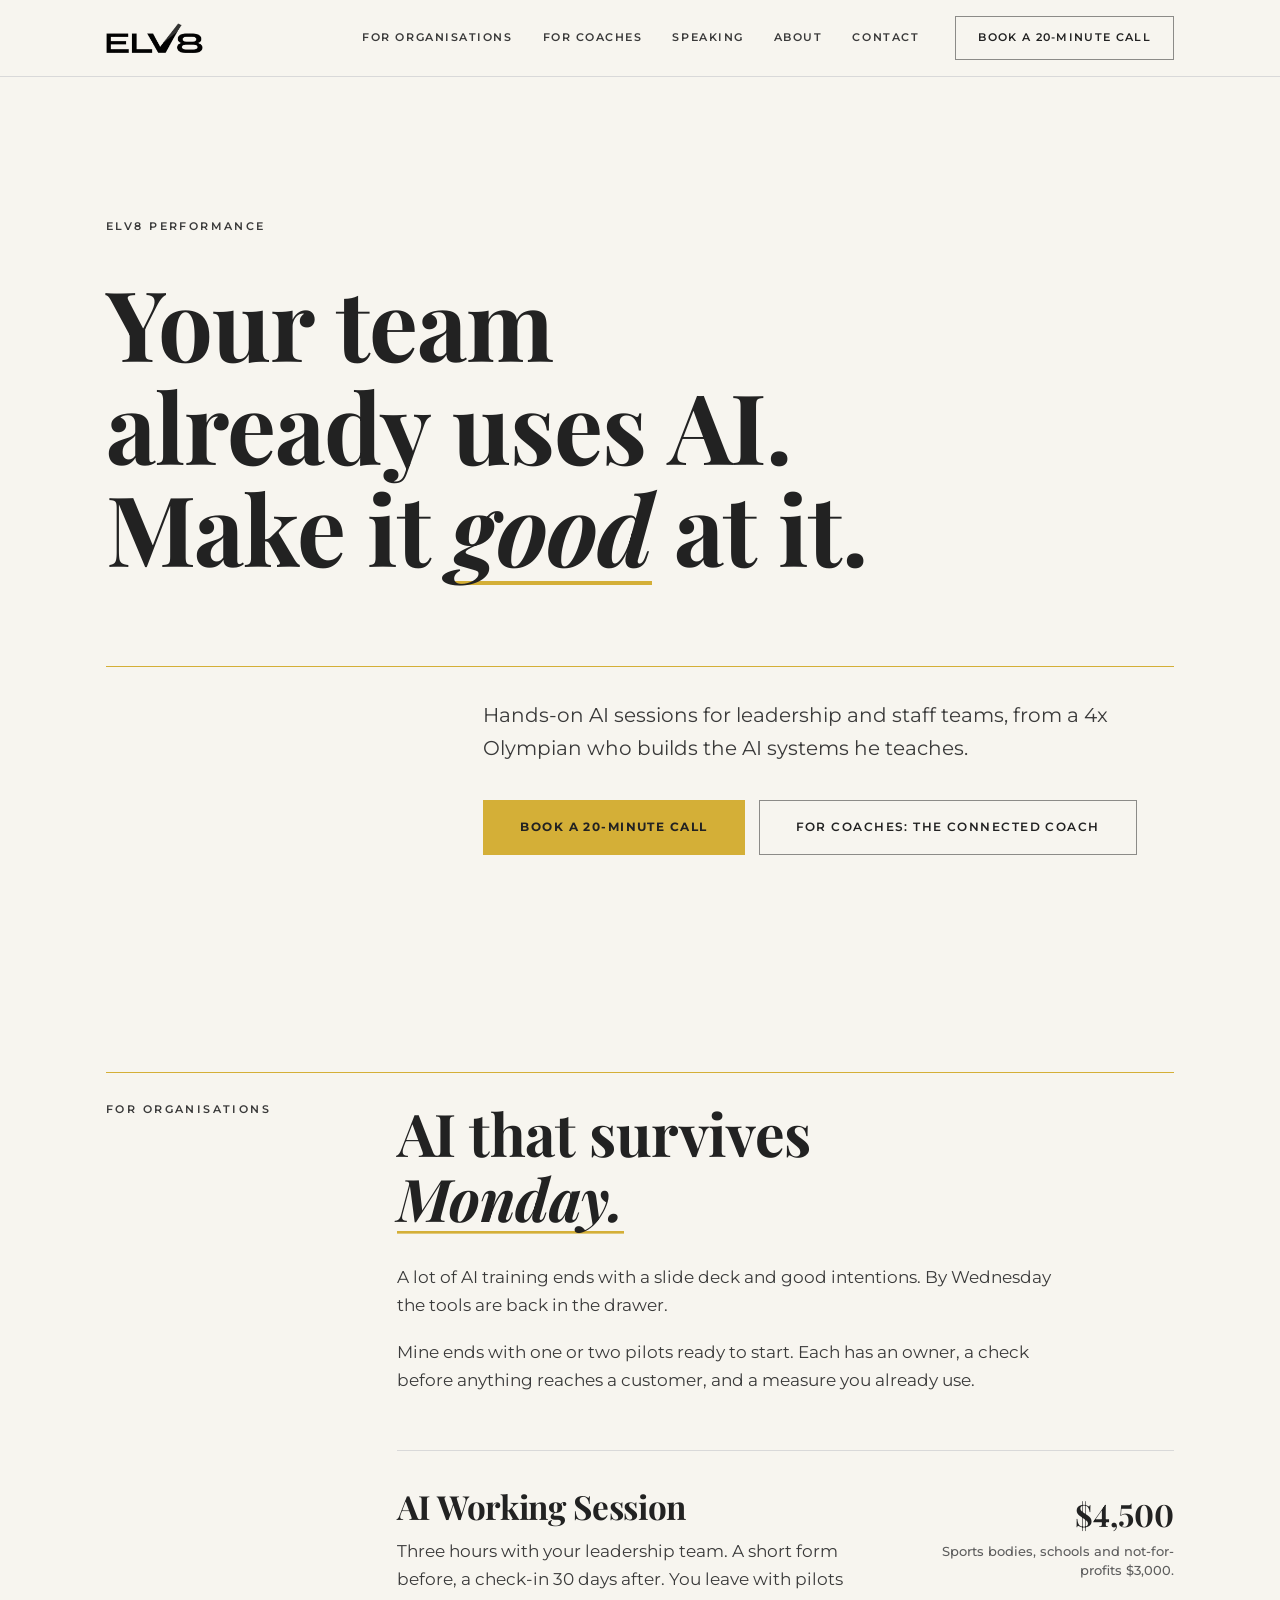
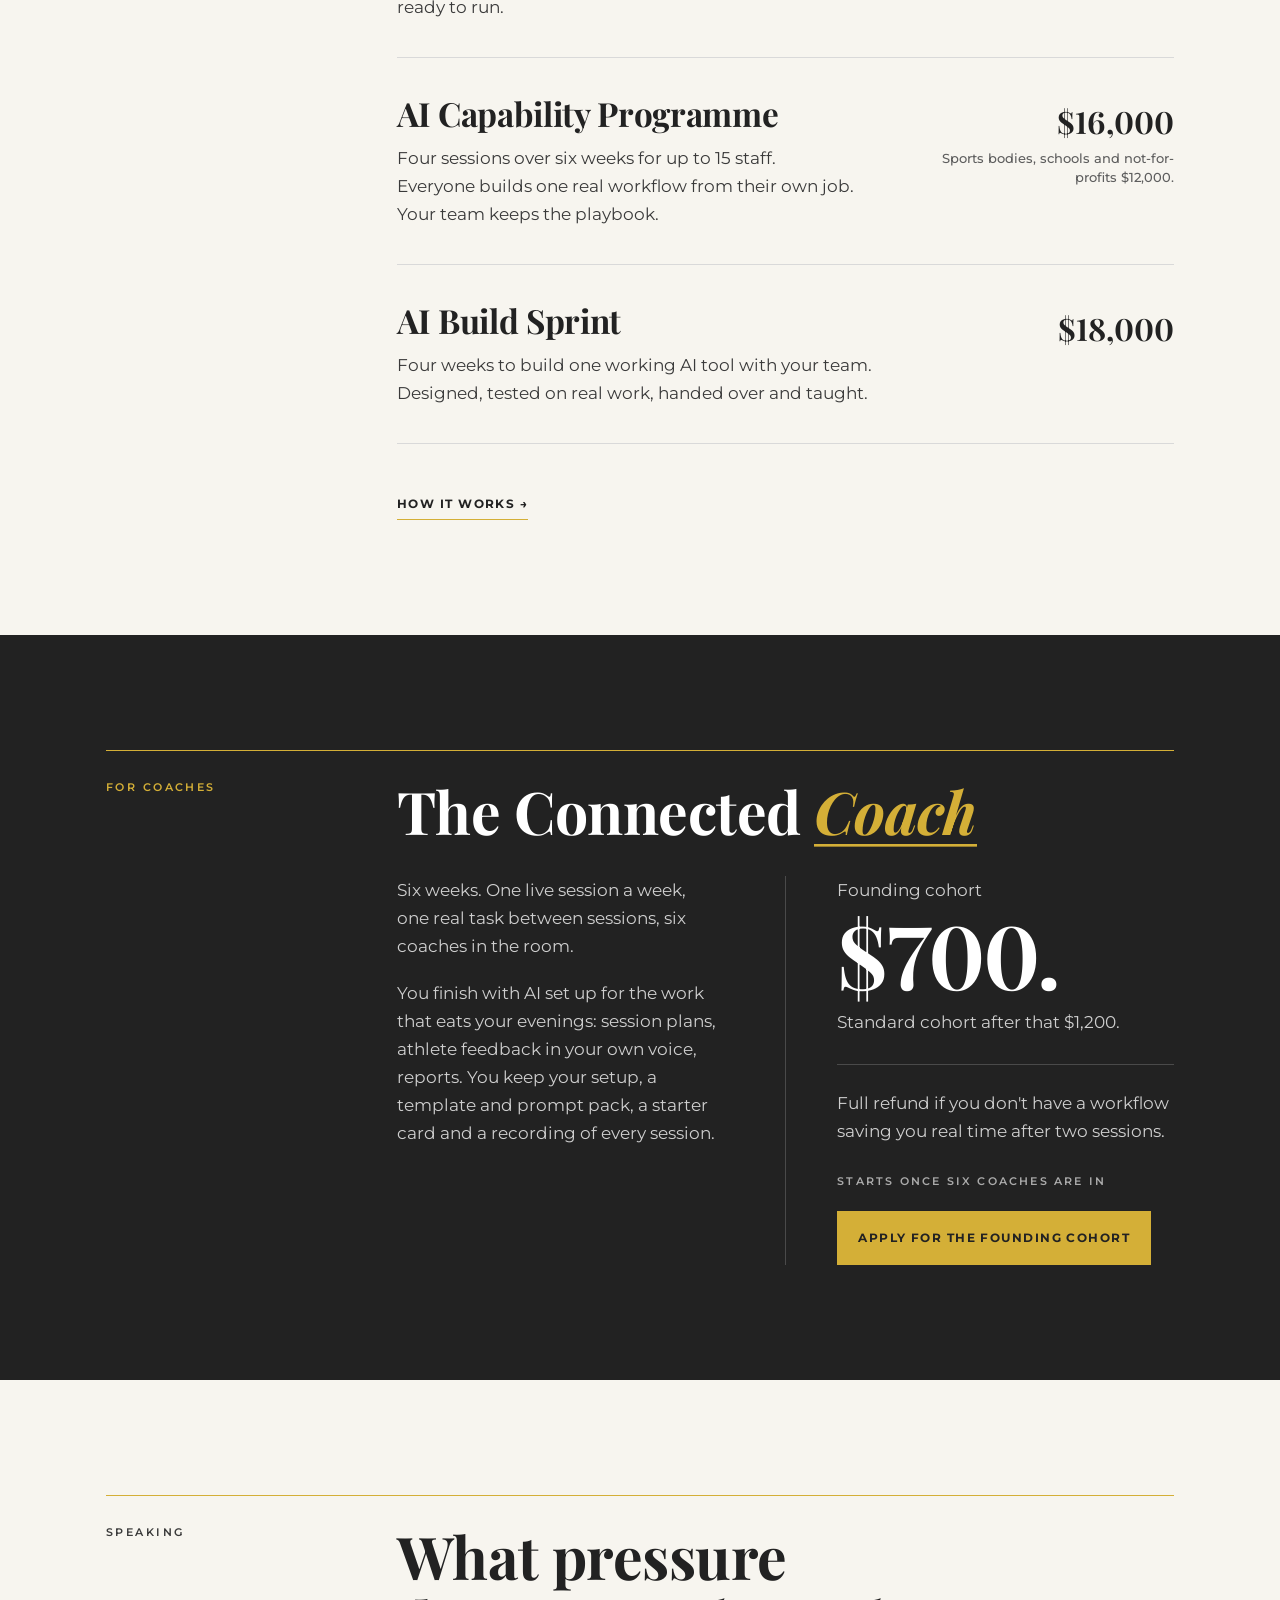
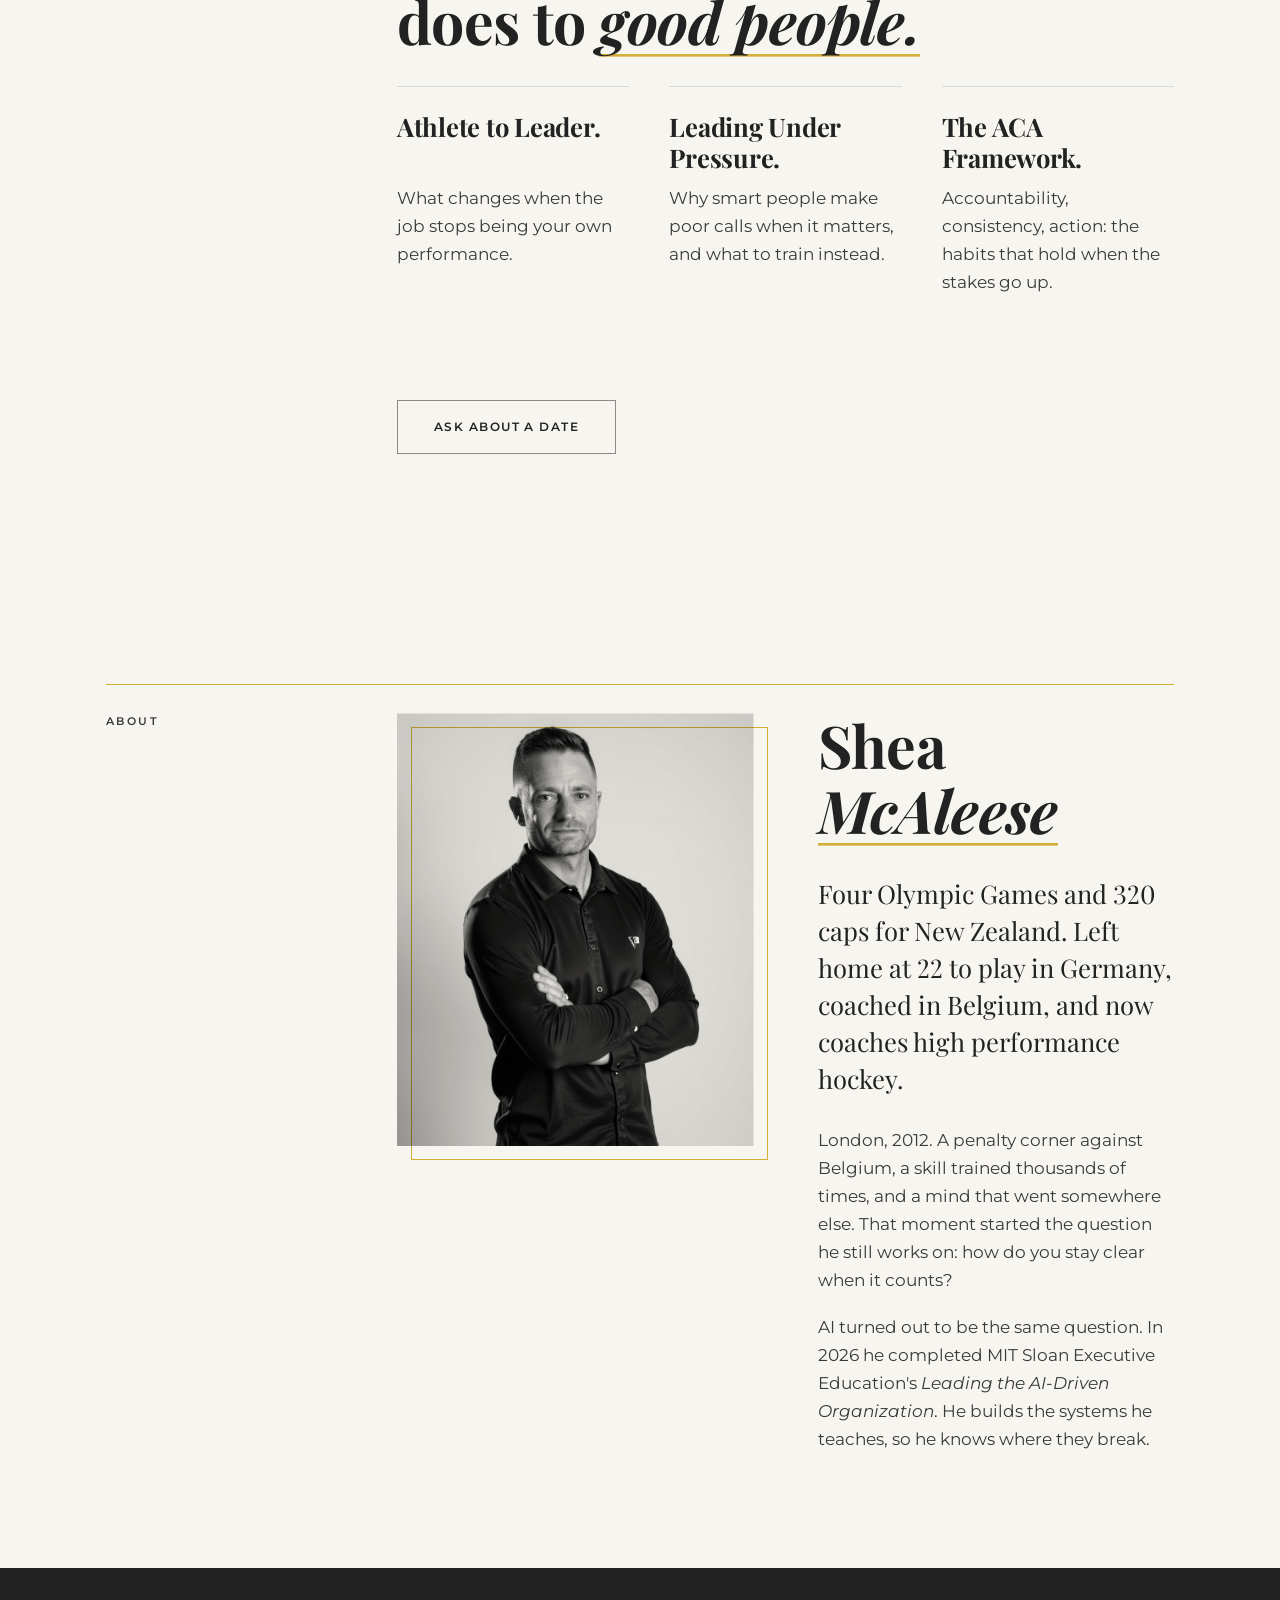
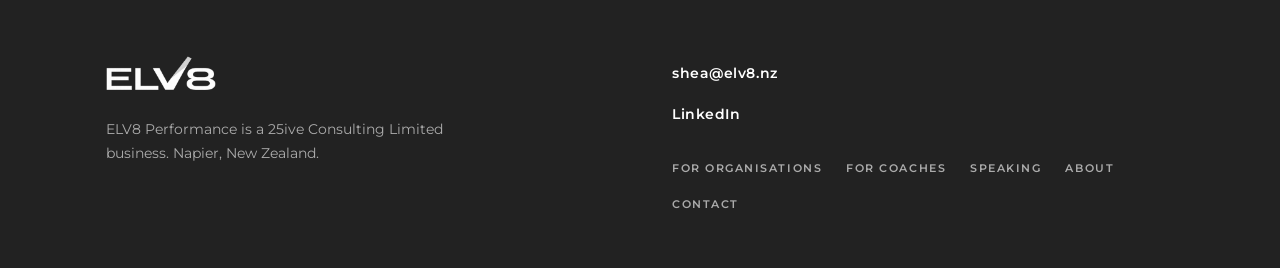
==== commit d551e18f: "Motion: the Reveal style on every page Headlines rise word by word, a gold line draws under each ita" ====
--- a/index.html
+++ b/index.html
@@ -17,7 +17,18 @@
 <link rel="preconnect" href="https://fonts.gstatic.com" crossorigin>
 <link href="https://fonts.googleapis.com/css2?family=Playfair+Display:ital,wght@0,400;0,700;1,400;1,700&family=Montserrat:wght@400;500;600;700&display=swap" rel="stylesheet">
 <link rel="stylesheet" href="style.css">
-<script>document.documentElement.classList.add('js');</script>
+<script>(function (d) {
+  d.classList.add('js');
+  // Motion is only for visitors who have not asked for reduced motion. If
+  // site.js has not reported in within 2.5 seconds it switches back off, so
+  // a slow or failed script can never leave the page hidden.
+  try {
+    if (window.matchMedia && window.matchMedia('(prefers-reduced-motion: no-preference)').matches && 'IntersectionObserver' in window) {
+      d.classList.add('motion');
+      window.setTimeout(function () { if (!window.ELV8_MOTION_READY) d.classList.remove('motion'); }, 2500);
+    }
+  } catch (e) {}
+})(document.documentElement);</script>
 </head>
 <body>
 <a class="skip" href="#main">Skip to content</a>
--- a/style.css
+++ b/style.css
@@ -598,3 +598,119 @@
   .section, .block, .cc-sec { padding: 18pt 0; break-inside: avoid; }
   a[href^="http"]::after { content: " (" attr(href) ")"; font-size: 8pt; color: #555; }
 }
+
+/* ===================================================== motion, "Reveal" ==== */
+/* Chosen 4 Oct 2026 from three versions (looks/motion-a.html is the original).
+   Headlines rise in word by word, a gold line draws under each italic accent,
+   the gold rules draw themselves across, and content glides up as it scrolls
+   into view. site.js does the work.
+
+   Every hidden state below sits under html.motion. The head script sets that
+   class only for visitors who have not asked for reduced motion, and removes
+   it again if site.js has not reported in within 2.5 seconds. Without it,
+   none of this applies and the page is the static site. */
+
+:root {
+  --ease-out: cubic-bezier(.16, 1, .3, 1);
+  --ease-soft: cubic-bezier(.25, .8, .25, 1);
+}
+
+/* Headlines: each word rises out of its own line. Hidden until the words are
+   wrapped, so a headline never jumps. */
+.motion :is(.hero, .page-head, .cc-hero, .thanks) h1:not(.split) { opacity: 0; }
+.motion .w {
+  display: inline-block;
+  clip-path: inset(-.3em -.3em -.14em -.3em);
+}
+.motion .wi {
+  display: inline-block;
+  transform: translateY(118%);
+  transition: transform 1.15s var(--ease-out);
+  transition-delay: var(--d, 0ms);
+}
+.motion :is(h1, h2).in .wi { transform: none; }
+.motion .settled .w { clip-path: none; }
+
+/* A gold line draws under the italic accent once its words have landed. */
+.motion :is(h1, h2) em {
+  background-image: linear-gradient(var(--gold), var(--gold));
+  background-repeat: no-repeat;
+  background-position: 0 96%;
+  background-size: 0 max(2px, .045em);
+  -webkit-box-decoration-break: clone;
+  box-decoration-break: clone;
+  transition: background-size 1s var(--ease-out);
+  transition-delay: var(--ul, 700ms);
+}
+.motion :is(h1, h2).in em { background-size: 100% max(2px, .045em); }
+
+/* Page openings: the eyebrow settles, then everything after the headline. */
+.motion :is(.hero, .page-head, .cc-hero) .eyebrow {
+  opacity: 0;
+  letter-spacing: .5em;
+  transition: opacity 1.2s var(--ease-soft), letter-spacing 1.6s var(--ease-out);
+}
+.motion :is(.hero, .page-head, .cc-hero).in .eyebrow { opacity: 1; letter-spacing: .22em; }
+
+.motion .hero :is(.lede, .btn-row),
+.motion :is(.page-head, .cc-hero, .thanks) .wrap > :not(h1):not(.eyebrow) {
+  opacity: 0;
+  transform: translateY(18px);
+  transition: opacity .9s var(--ease-soft), transform 1.1s var(--ease-out);
+  transition-delay: var(--in-d, 1250ms);
+}
+.motion .hero .btn-row { --in-d: 1450ms; }
+.motion .hero.in :is(.lede, .btn-row),
+.motion :is(.page-head, .cc-hero, .thanks).in .wrap > :not(h1):not(.eyebrow) { opacity: 1; transform: none; }
+
+/* The gold rules draw themselves across. */
+.motion :is(.hero-foot, .sec-grid, .block, .cc-sec.rule-top) {
+  position: relative;
+  border-top-color: transparent;
+}
+.motion :is(.hero-foot, .sec-grid, .block, .cc-sec.rule-top)::before {
+  content: ""; position: absolute; left: 0; right: 0; top: -1px; height: 1px;
+  background: var(--gold);
+  transform: scaleX(0); transform-origin: left center;
+  transition: transform 1.3s var(--ease-out) var(--line-d, 0ms);
+}
+.motion .hero-foot { --line-d: 1000ms; }
+.motion .hero.in .hero-foot::before,
+.motion :is(.sec-grid, .block, .cc-sec.rule-top).in::before { transform: scaleX(1); }
+
+/* Everything else glides up as it arrives, a little after its neighbour. */
+.motion .rv {
+  opacity: 0;
+  transform: translateY(26px);
+  transition: opacity .9s var(--ease-soft), transform 1.1s var(--ease-out);
+  transition-delay: var(--rv-d, 0ms);
+}
+.motion .eyebrow.rv { transform: none; }
+.motion .rv.in { opacity: 1; transform: none; }
+
+/* The portrait wipes up and its gold frame settles behind it. Nothing is set
+   on .portrait itself: that would stop the photo blending into the page. */
+.motion .portrait img {
+  clip-path: inset(100% 0 0 0);
+  transition: clip-path 1.5s var(--ease-out) 150ms;
+}
+.motion .portrait.in img { clip-path: inset(0 0 0 0); }
+.motion .portrait::after {
+  opacity: 0;
+  transform: translate(-14px, -14px);
+  transition: opacity 1s var(--ease-soft) 700ms, transform 1.4s var(--ease-out) 700ms;
+}
+.motion .portrait.in::after { opacity: 1; transform: none; }
+
+/* The header lifts off the page once you scroll. */
+.site-header { transition: box-shadow .4s ease; }
+.site-header.scrolled { box-shadow: 0 10px 30px -18px rgba(34, 34, 34, .35); }
+
+@media print {
+  .motion :is(.rv, .wi, .eyebrow, .hero .lede, .hero .btn-row, h1),
+  .motion :is(.page-head, .cc-hero, .thanks) .wrap > *,
+  .motion .portrait::after { opacity: 1 !important; transform: none !important; }
+  .motion :is(.hero-foot, .sec-grid, .block, .cc-sec.rule-top)::before { transform: none !important; }
+  .motion :is(.w, .portrait img) { clip-path: none !important; }
+  .motion :is(h1, h2) em { background-size: 100% max(2px, .045em) !important; }
+}
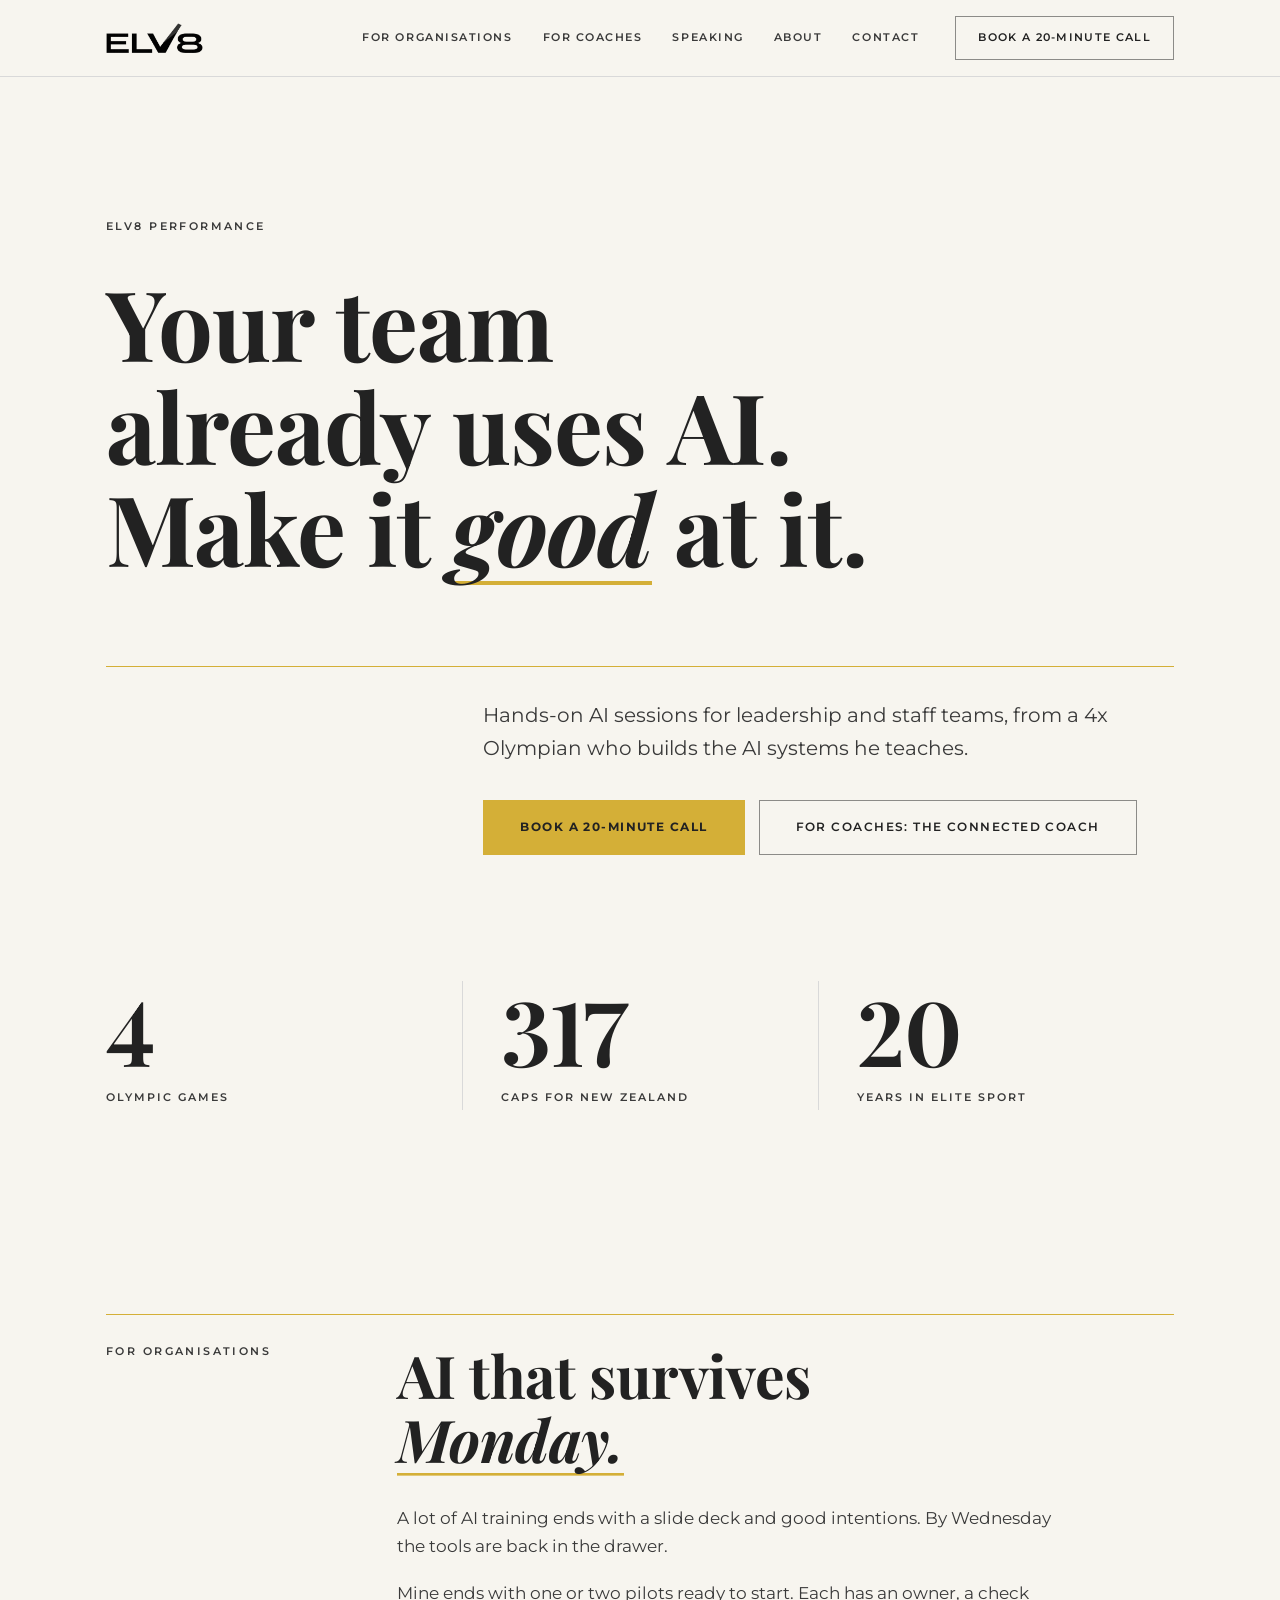
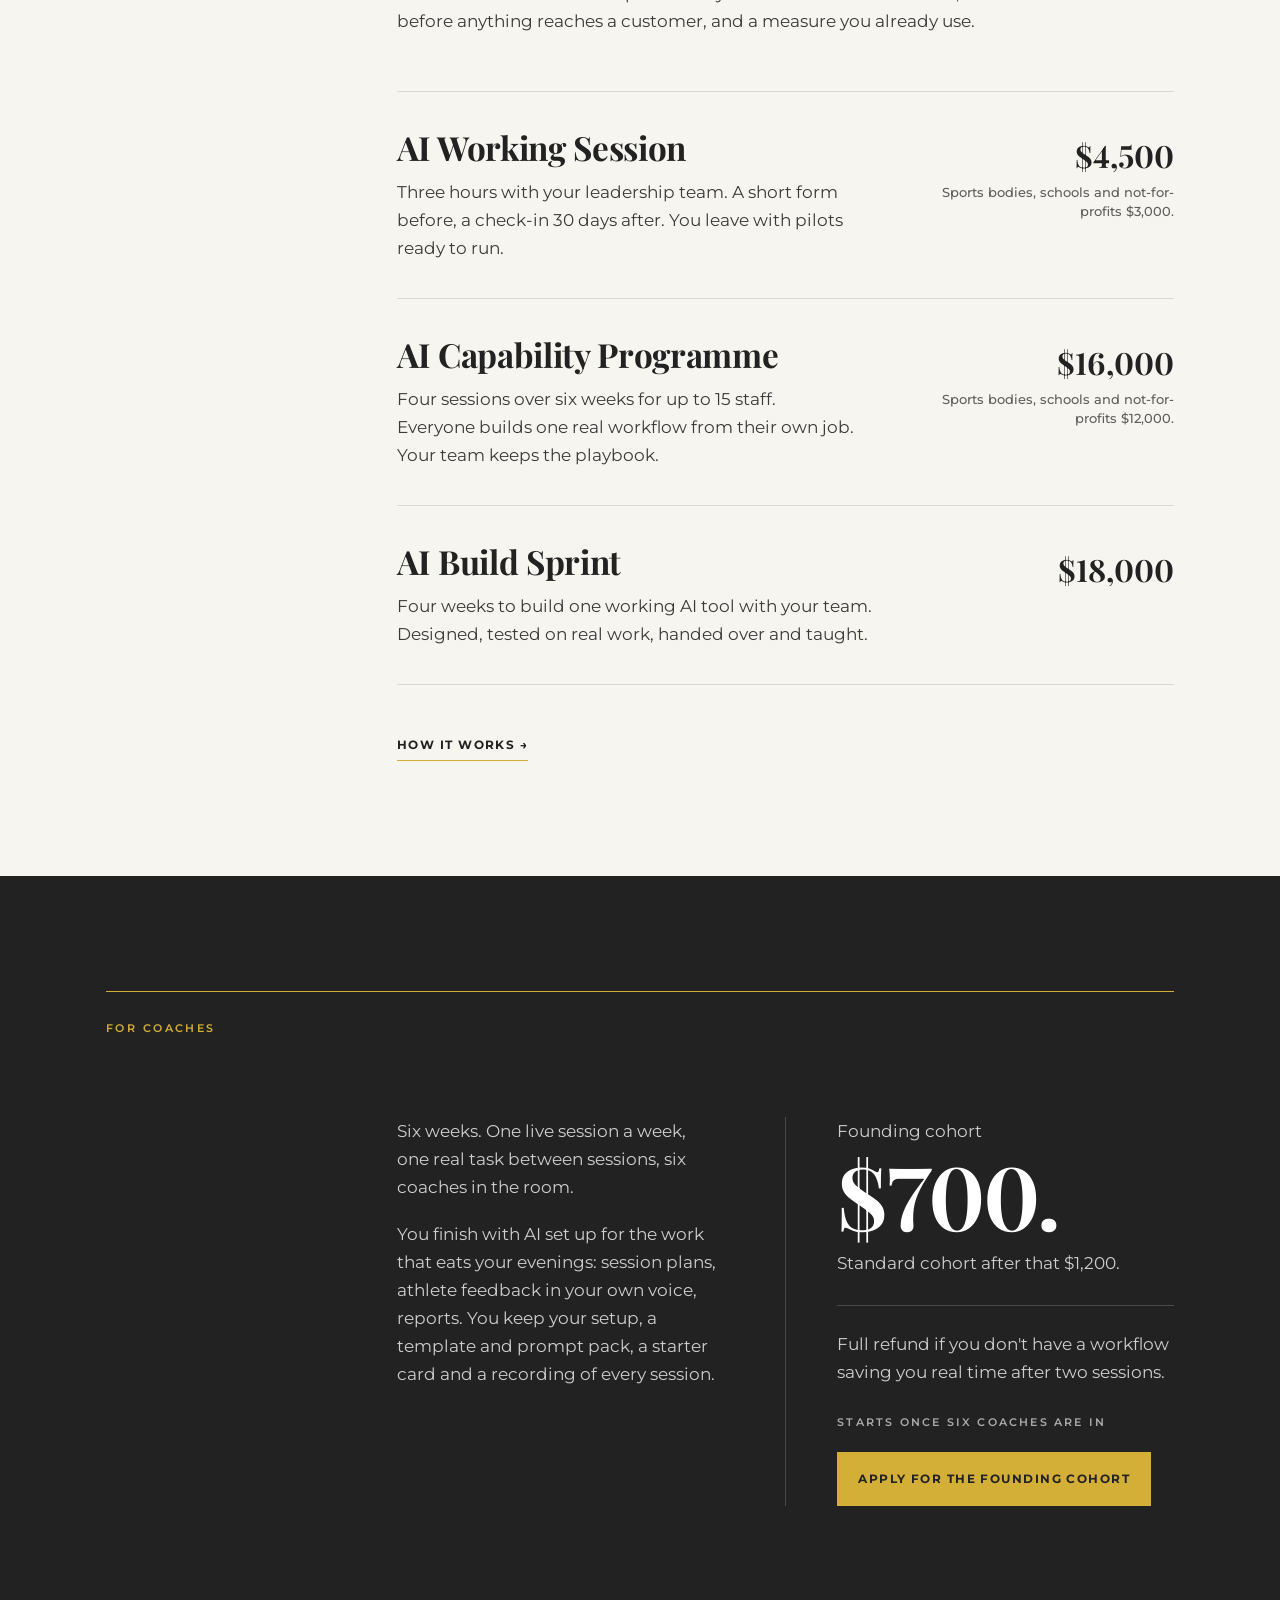
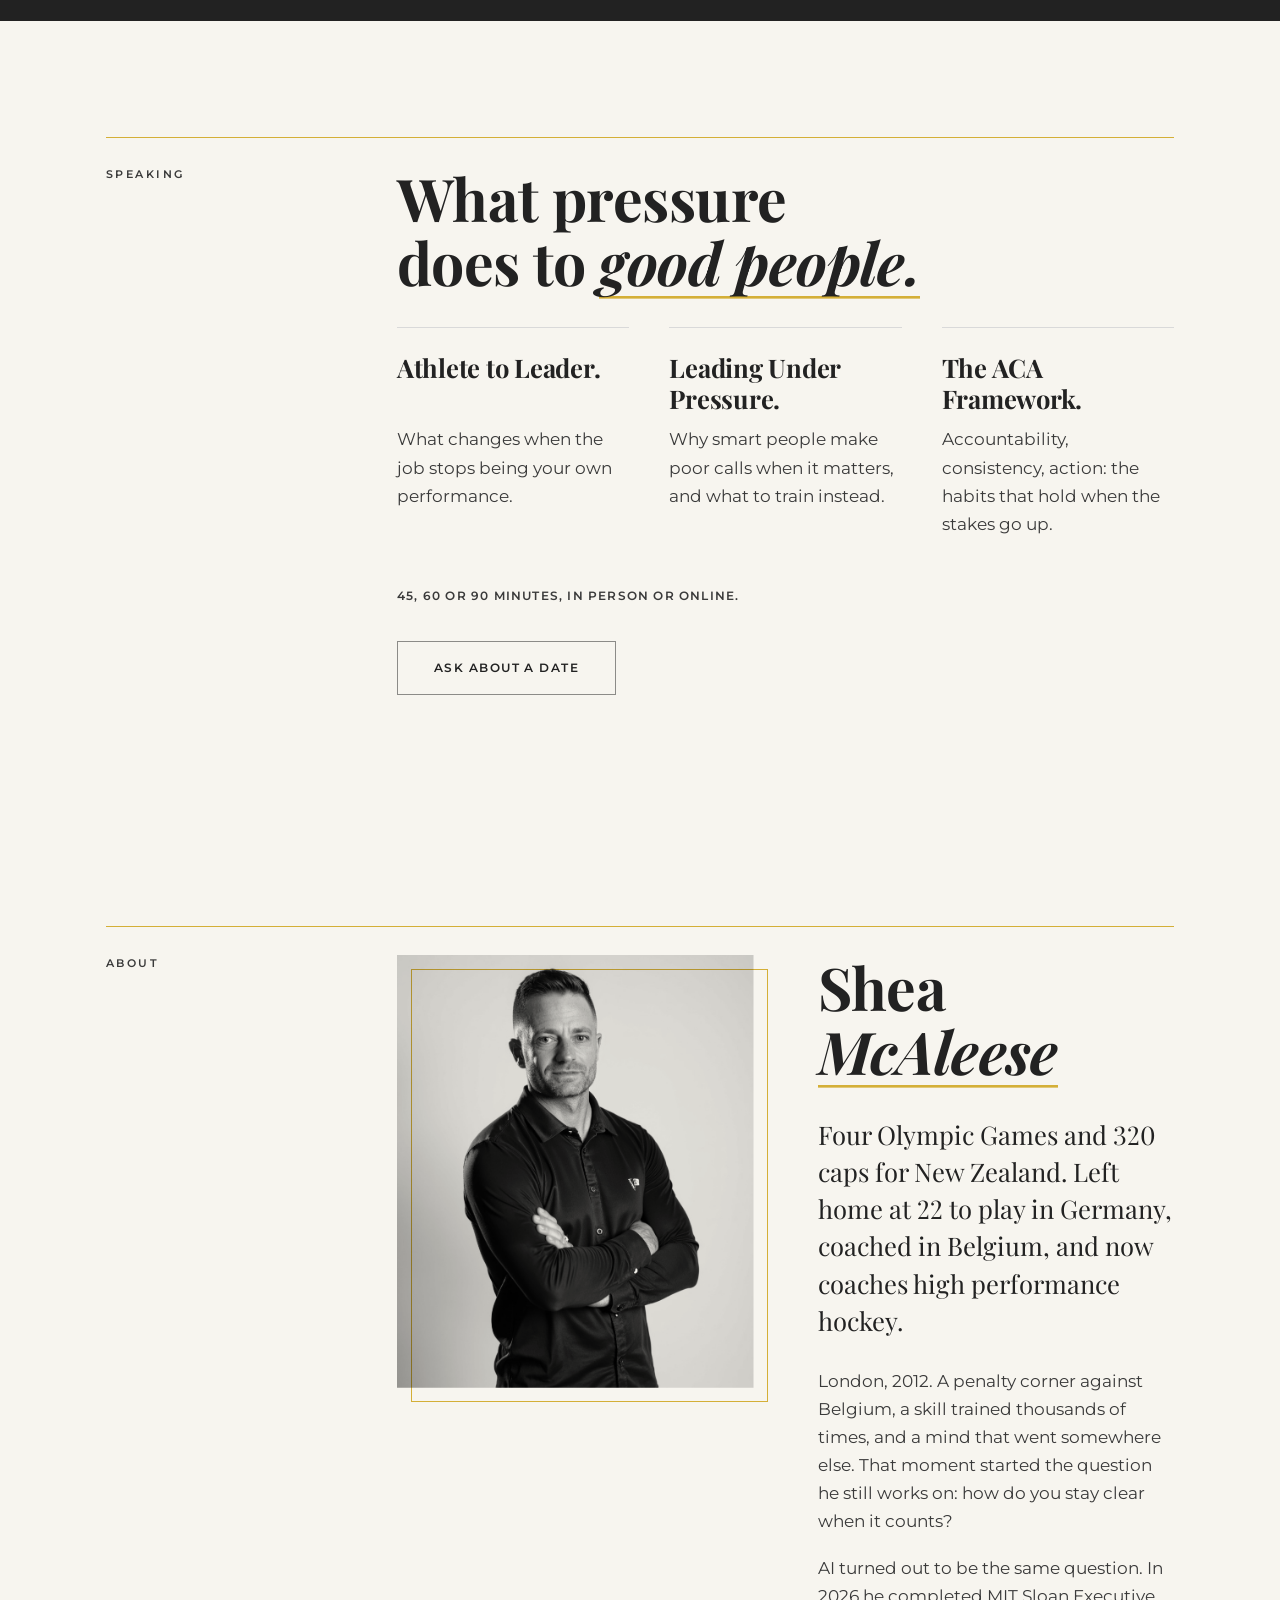
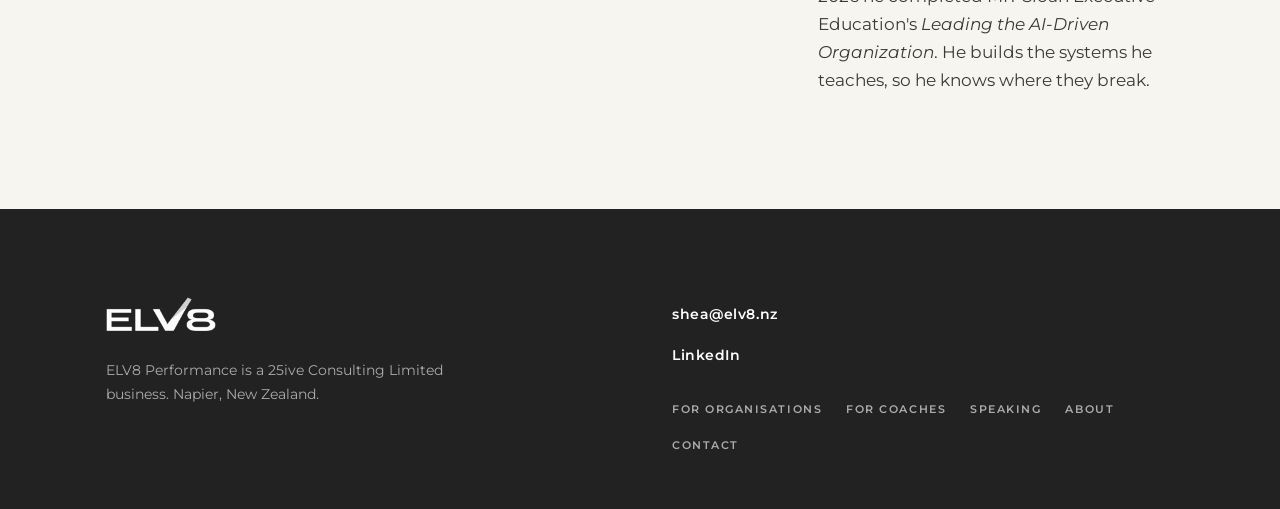
==== commit bf3c8c5e: "Six additions: proof band, the 5% gap, journey lines, films, offer hover 1. Proof band on the home p" ====
--- a/index.html
+++ b/index.html
@@ -66,6 +66,17 @@
     </div>
   </section>
 
+  <!-- Addition 1: proof band. Every figure and label is from the approved copy. -->
+  <section class="proof">
+    <div class="wrap">
+      <ul class="proof-list">
+        <li><span class="proof-num" data-count="4">4</span> <span class="proof-lbl">Olympic Games</span></li>
+        <li><span class="proof-num" data-count="320">320</span> <span class="proof-lbl">caps for New Zealand</span></li>
+        <li><span class="proof-num" data-count="20">20</span> <span class="proof-lbl">years in elite sport</span></li>
+      </ul>
+    </div>
+  </section>
+
   <section class="section" id="organisations" aria-labelledby="h-org">
     <div class="wrap">
       <div class="sec-grid">
--- a/style.css
+++ b/style.css
@@ -600,8 +600,7 @@
 }
 
 /* ===================================================== motion, "Reveal" ==== */
-/* Chosen 4 Oct 2026 from three versions (looks/motion-a.html is the original).
-   Headlines rise in word by word, a gold line draws under each italic accent,
+/* Headlines rise in word by word, a gold line draws under each italic accent,
    the gold rules draw themselves across, and content glides up as it scrolls
    into view. site.js does the work.
 
@@ -653,7 +652,7 @@
 .motion :is(.hero, .page-head, .cc-hero).in .eyebrow { opacity: 1; letter-spacing: .22em; }
 
 .motion .hero :is(.lede, .btn-row),
-.motion :is(.page-head, .cc-hero, .thanks) .wrap > :not(h1):not(.eyebrow) {
+.motion :is(.page-head, .cc-hero, .thanks) .wrap > :not(h1):not(.eyebrow):not(.head-copy) {
   opacity: 0;
   transform: translateY(18px);
   transition: opacity .9s var(--ease-soft), transform 1.1s var(--ease-out);
@@ -661,7 +660,7 @@
 }
 .motion .hero .btn-row { --in-d: 1450ms; }
 .motion .hero.in :is(.lede, .btn-row),
-.motion :is(.page-head, .cc-hero, .thanks).in .wrap > :not(h1):not(.eyebrow) { opacity: 1; transform: none; }
+.motion :is(.page-head, .cc-hero, .thanks).in .wrap > :not(h1):not(.eyebrow):not(.head-copy) { opacity: 1; transform: none; }
 
 /* The gold rules draw themselves across. */
 .motion :is(.hero-foot, .sec-grid, .block, .cc-sec.rule-top) {
@@ -687,6 +686,16 @@
 }
 .motion .eyebrow.rv { transform: none; }
 .motion .rv.in { opacity: 1; transform: none; }
+
+/* Anything that takes keyboard focus shows at once, never mid-fade. The
+   fade is dropped, not shortened: a fade already waiting on its delay would
+   otherwise keep waiting. */
+.motion .rv:focus-within,
+.motion .hero :is(.lede, .btn-row):focus-within,
+.motion :is(.page-head, .cc-hero, .thanks) .wrap > :not(h1):not(.eyebrow):not(.head-copy):focus-within {
+  opacity: 1; transform: none;
+  transition: none;
+}
 
 /* The portrait wipes up and its gold frame settles behind it. Nothing is set
    on .portrait itself: that would stop the photo blending into the page. */
@@ -714,3 +723,169 @@
   .motion :is(.w, .portrait img) { clip-path: none !important; }
   .motion :is(h1, h2) em { background-size: 100% max(2px, .045em) !important; }
 }
+
+/* ======================================================= additions ======== */
+/* Six additions from 4 Oct 2026, each labelled so any one can come out on its
+   own. Motion parts sit under html.motion like the rest; without it each
+   addition shows in its finished state. */
+
+/* ---- Addition 1: proof band (home) -------------------------------------- */
+.proof { padding: clamp(8px, 2vw, 24px) 0 clamp(48px, 7vw, 88px); }
+.proof-list { display: grid; grid-template-columns: repeat(3, minmax(0, 1fr)); }
+.proof-list li { padding: 4px clamp(16px, 3vw, 40px) 4px 0; }
+.proof-list li + li { border-left: 1px solid var(--grey-light); padding-left: clamp(16px, 3vw, 40px); }
+.proof-num {
+  display: block;
+  font: 700 clamp(3rem, 7vw, 5.75rem)/1 var(--font-head);
+  letter-spacing: -.02em; color: var(--black);
+  font-variant-numeric: lining-nums tabular-nums; font-feature-settings: "lnum" 1;
+}
+.proof-lbl {
+  display: block; margin-top: 14px;
+  font: 600 11px/1.6 var(--font-sans); letter-spacing: .18em; text-transform: uppercase;
+  color: var(--charcoal);
+}
+@media (max-width: 599px) {
+  .proof-list { grid-template-columns: minmax(0, 1fr); }
+  .proof-list li,
+  .proof-list li + li {
+    display: flex; align-items: baseline; gap: 18px;
+    padding: 18px 0; border-left: 0; border-bottom: 1px solid var(--grey-light);
+  }
+  .proof-list li:first-child { border-top: 1px solid var(--grey-light); }
+  .proof-num { min-width: 2.2em; }
+  .proof-lbl { margin-top: 0; }
+}
+
+/* Counting up. The script holds the final width while it counts, so the
+   layout never shuffles. */
+[data-count].counting { display: inline-block; text-align: left; }
+.proof-num[data-count].counting { display: block; }
+
+/* ---- Addition 2: the 5% gap, drawn (Connected Coach) -------------------- */
+.stat .stat-num { font-size: inherit; vertical-align: baseline; letter-spacing: inherit; }
+.gap-bar { margin: 0 0 40px; max-width: 780px; }
+.gap-track { height: 14px; border: 1px solid var(--charcoal); position: relative; }
+.gap-fill {
+  position: absolute; left: 0; top: 0; bottom: 0; width: 5%;
+  background: var(--gold);
+  transform-origin: left center;
+}
+.gap-note {
+  margin-left: 5%; margin-top: 10px; padding-top: 10px;
+  border-top: 1px solid var(--grey-light);
+  text-align: center;
+  font: 600 11px/1.6 var(--font-sans); letter-spacing: .18em; text-transform: uppercase;
+  color: var(--grey-ink);
+}
+.motion .gap-bar .gap-fill { transform: scaleX(0); transition: transform 1.2s var(--ease-out) 600ms; }
+.motion .gap-bar.in .gap-fill { transform: none; }
+.motion .gap-bar .gap-note { opacity: 0; transition: opacity 1s var(--ease-soft) 1500ms; }
+.motion .gap-bar.in .gap-note { opacity: 1; }
+
+/* ---- Additions 3 and 4: the steps as a journey -------------------------- */
+/* A gold line runs down through the numbers as you scroll, and each number
+   lights up as the line reaches it. The script sets --l-top, --l-h and --p. */
+.motion :is(.arc, .steps).journey { position: relative; }
+.motion :is(.arc, .steps).journey::before,
+.motion :is(.arc, .steps).journey::after {
+  content: ""; position: absolute; left: 15px; width: 1px;
+  top: var(--l-top, 0px); height: var(--l-h, 0px);
+  pointer-events: none;
+}
+.motion .arc.journey::before { background: var(--rule-dark); }
+.motion .steps.journey::before { background: var(--grey-light); }
+.motion :is(.arc, .steps).journey::after {
+  background: var(--gold);
+  transform: scaleY(var(--p, 0)); transform-origin: center top;
+}
+/* The numbers sit on the page colour so the line runs between them. */
+.motion .arc.journey li::before,
+.motion .steps.journey li::before {
+  position: relative; z-index: 1; align-self: start;
+  justify-self: start; padding: 4px 0;
+  opacity: .45; transition: opacity .5s ease;
+}
+.motion .arc.journey li::before { background: var(--black); }
+.motion .steps.journey li::before { background: var(--ivory); }
+.motion :is(.arc, .steps).journey li.lit::before { opacity: 1; }
+
+/* ---- Addition 5: the films (For organisations, Connected Coach) --------- */
+.film { position: relative; width: min(100%, 320px); margin-top: 48px; }
+.film::after {
+  content: ""; position: absolute; inset: 14px -14px -14px 14px;
+  border: 1px solid var(--gold); pointer-events: none; z-index: -1;
+}
+.film video {
+  display: block; width: 100%; height: auto;
+  aspect-ratio: 9 / 16; object-fit: cover;
+  background: var(--black);
+}
+.film-toggle {
+  display: none;
+  position: absolute; right: 10px; bottom: 10px;
+  width: 44px; height: 44px;
+  border: 1px solid rgba(255, 255, 255, .35); border-radius: var(--radius);
+  background: rgba(34, 34, 34, .72);
+  cursor: pointer; place-items: center;
+  transition: background-color .2s ease, border-color .2s ease;
+}
+/* The button only shows once site.js has wired it, so it is never dead. */
+.film-ready .film-toggle { display: grid; }
+.film-toggle:hover { background: var(--black); border-color: var(--gold); }
+.film-toggle:focus-visible { outline: 2px solid var(--gold); outline-offset: 3px; }
+.film-toggle .ico {
+  width: 0; height: 0; margin-left: 3px;
+  border-style: solid; border-width: 8px 0 8px 13px;
+  border-color: transparent transparent transparent var(--white);
+}
+.film-toggle.is-playing .ico {
+  width: 12px; height: 15px; margin-left: 0; border: 0;
+  border-left: 4px solid var(--white); border-right: 4px solid var(--white);
+}
+@media (min-width: 1040px) {
+  .has-film .wrap {
+    display: grid;
+    grid-template-columns: minmax(0, 1fr) clamp(250px, 23vw, 310px);
+    gap: 0 clamp(48px, 6vw, 96px);
+    align-items: start;
+  }
+  .has-film .film { width: 100%; margin-top: 0; }
+  .has-film .facts { grid-column: 1 / -1; }
+  .page-head.has-film h1 { font-size: clamp(2.5rem, 4.6vw, 4.25rem); }
+}
+/* Openings with a film: the copy block itself is never hidden, only its parts. */
+.motion :is(.page-head, .cc-hero) .head-copy > :not(h1):not(.eyebrow) {
+  opacity: 0;
+  transform: translateY(18px);
+  transition: opacity .9s var(--ease-soft), transform 1.1s var(--ease-out);
+  transition-delay: var(--in-d, 1250ms);
+}
+.motion :is(.page-head, .cc-hero).in .head-copy > :not(h1):not(.eyebrow) { opacity: 1; transform: none; }
+.motion :is(.page-head, .cc-hero) .head-copy > :not(h1):not(.eyebrow):focus-within {
+  opacity: 1; transform: none; transition: none;
+}
+
+/* ---- Addition 6: offer rows answer the mouse ---------------------------- */
+@media (hover: hover) {
+  :is(.offers, .offer-list) > li { position: relative; }
+  :is(.offers, .offer-list) > li::before {
+    content: ""; position: absolute; left: -20px; top: 24px; bottom: 24px; width: 3px;
+    background: var(--gold);
+    transform: scaleY(0); transform-origin: center top;
+    transition: transform .35s var(--ease-out);
+  }
+  :is(.offers, .offer-list) > li > :first-child { transition: transform .4s var(--ease-out); }
+  :is(.offers, .offer-list) > li:hover::before { transform: scaleY(1); }
+  :is(.offers, .offer-list) > li:hover > :first-child { transform: translateX(12px); }
+}
+
+@media print {
+  .film-toggle { display: none; }
+  .motion .gap-bar .gap-fill { transform: none !important; }
+  .motion .gap-bar .gap-note,
+  .motion :is(.page-head, .cc-hero) .head-copy > * { opacity: 1 !important; transform: none !important; }
+  .motion :is(.arc, .steps).journey::before,
+  .motion :is(.arc, .steps).journey::after { display: none; }
+  .motion :is(.arc, .steps).journey li::before { opacity: 1 !important; }
+}
